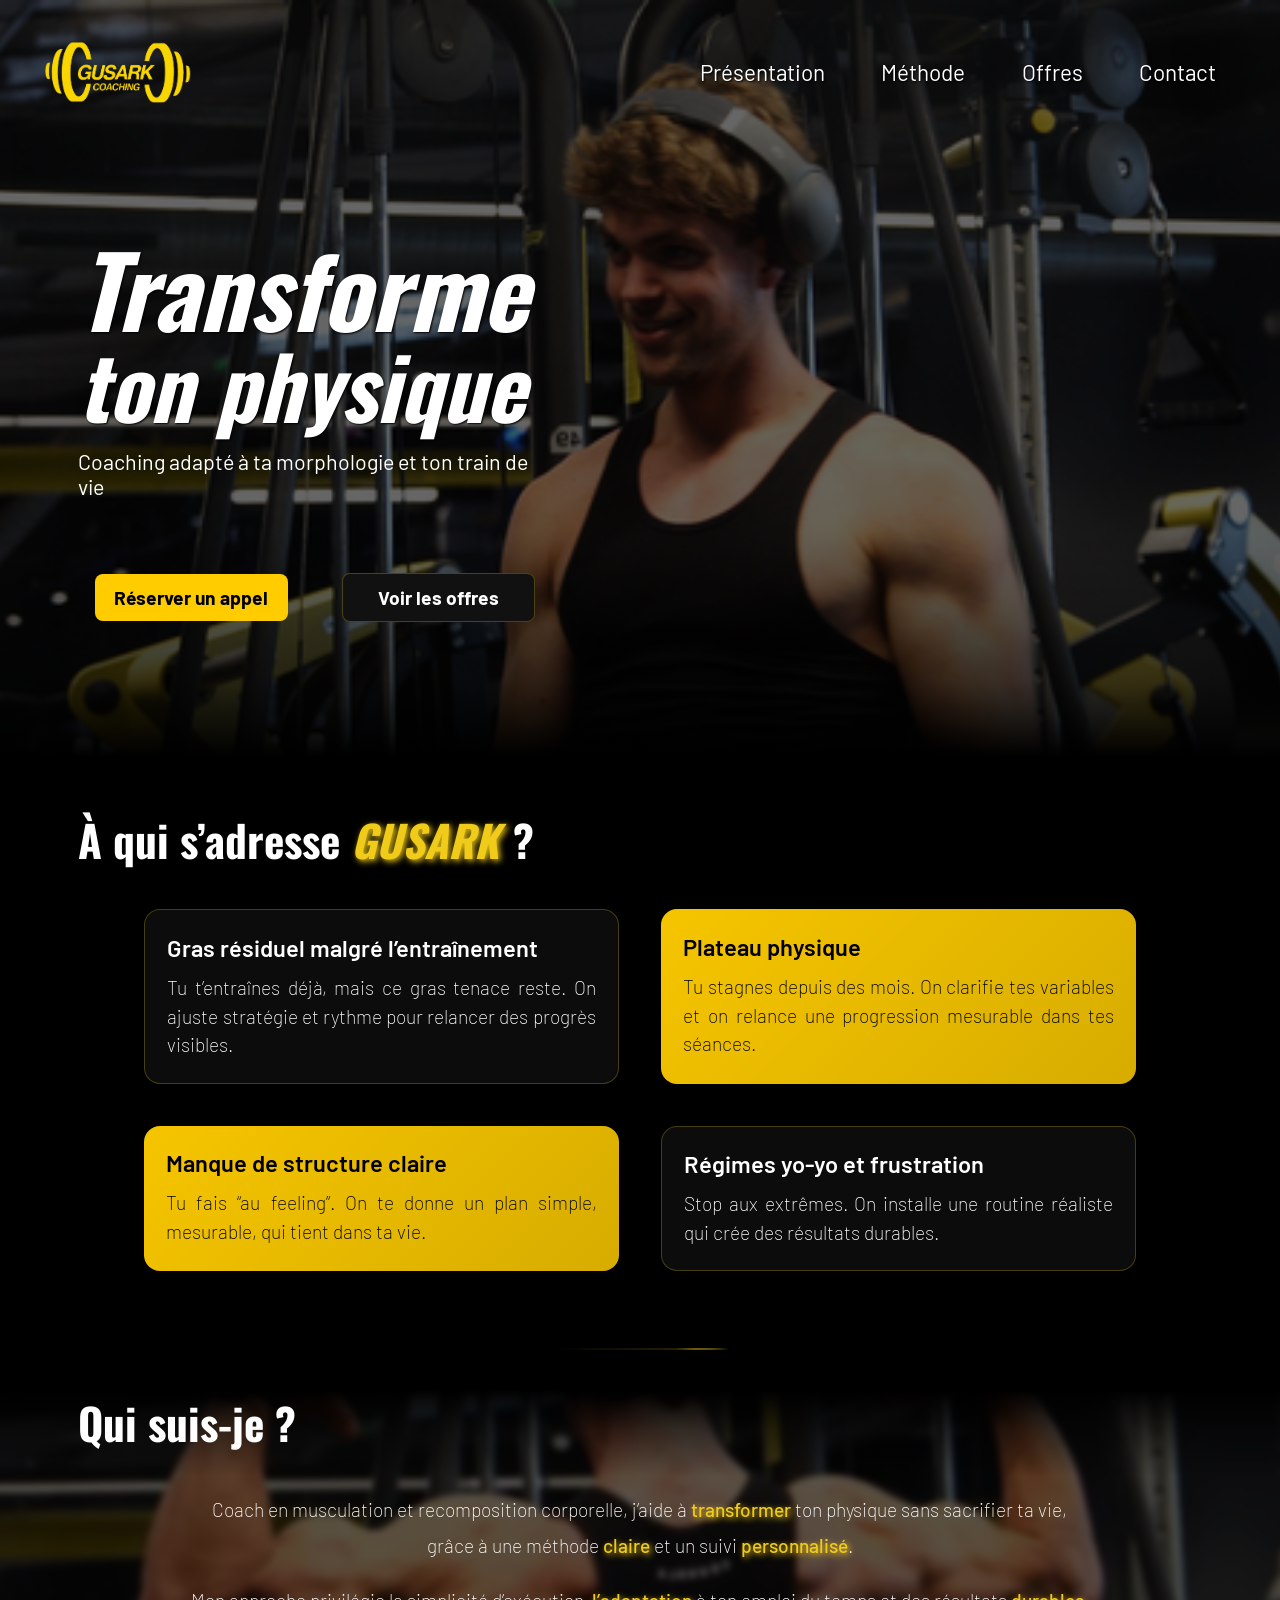
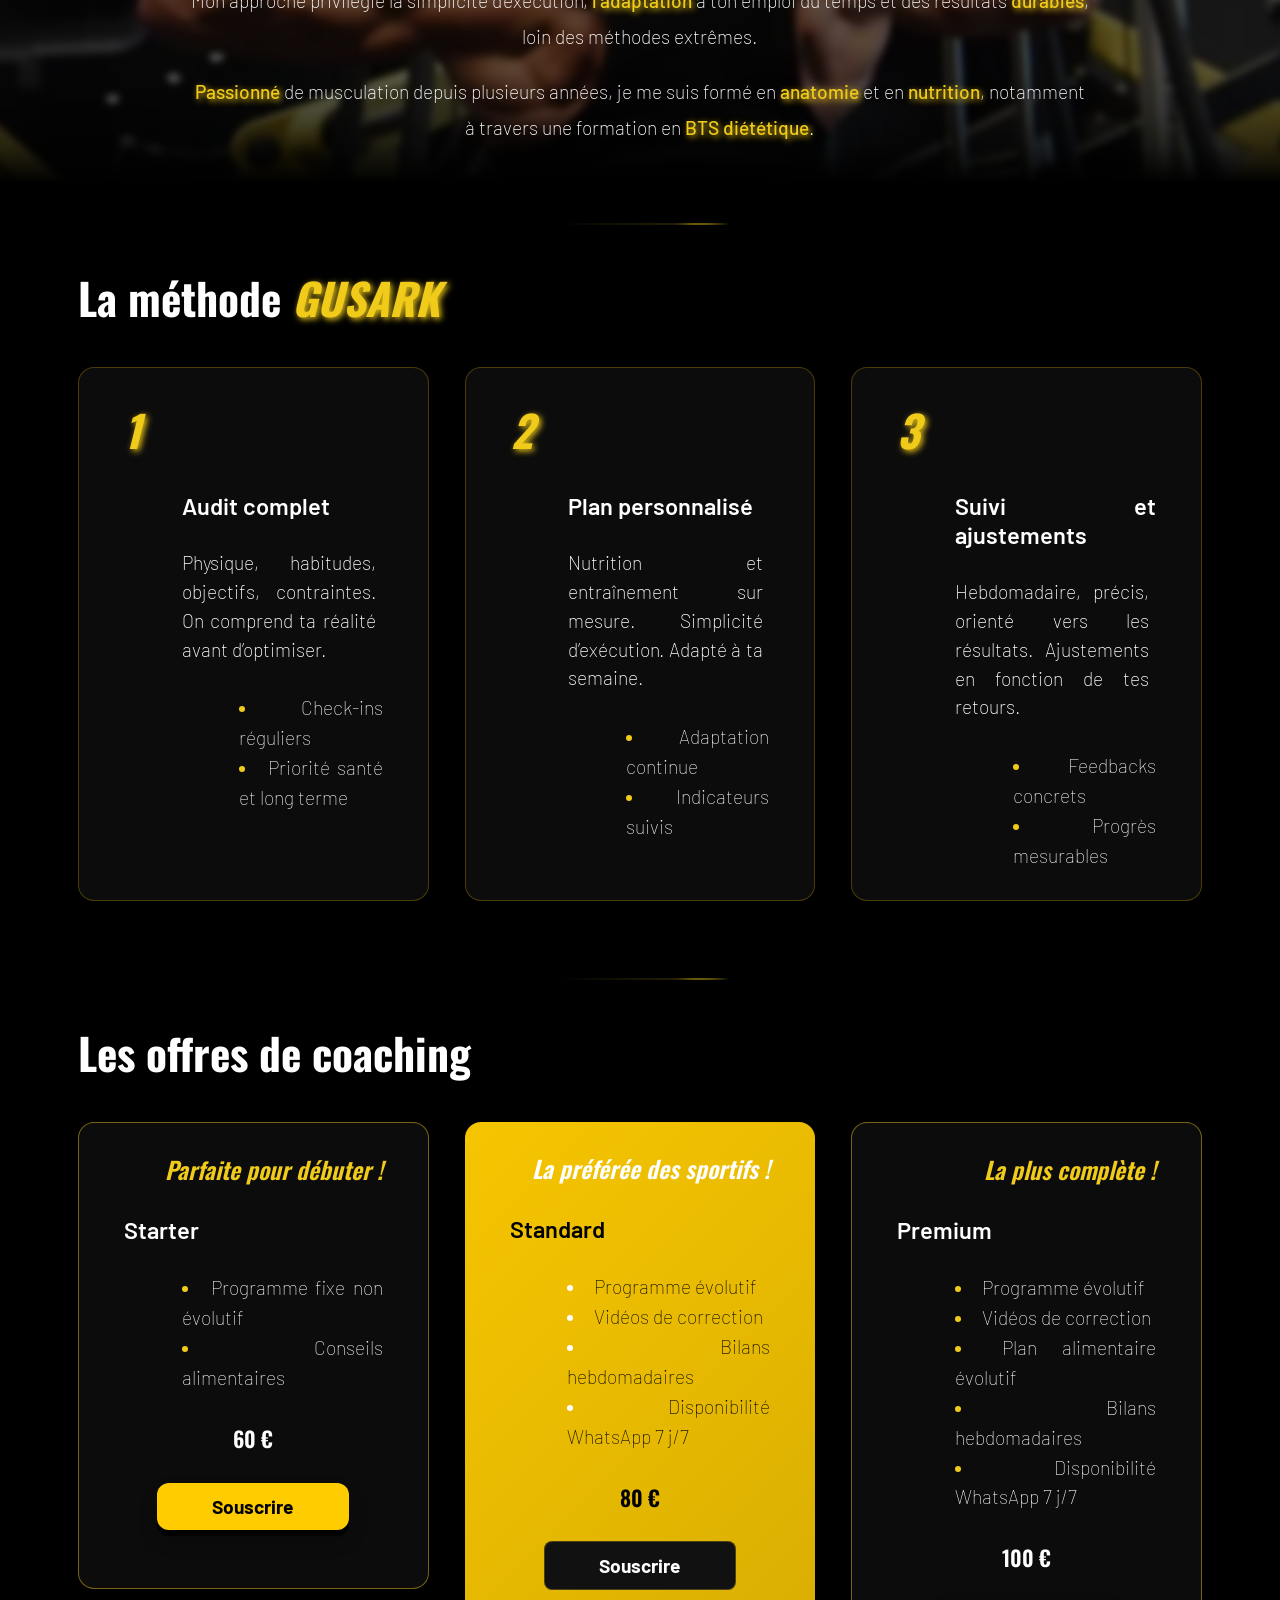
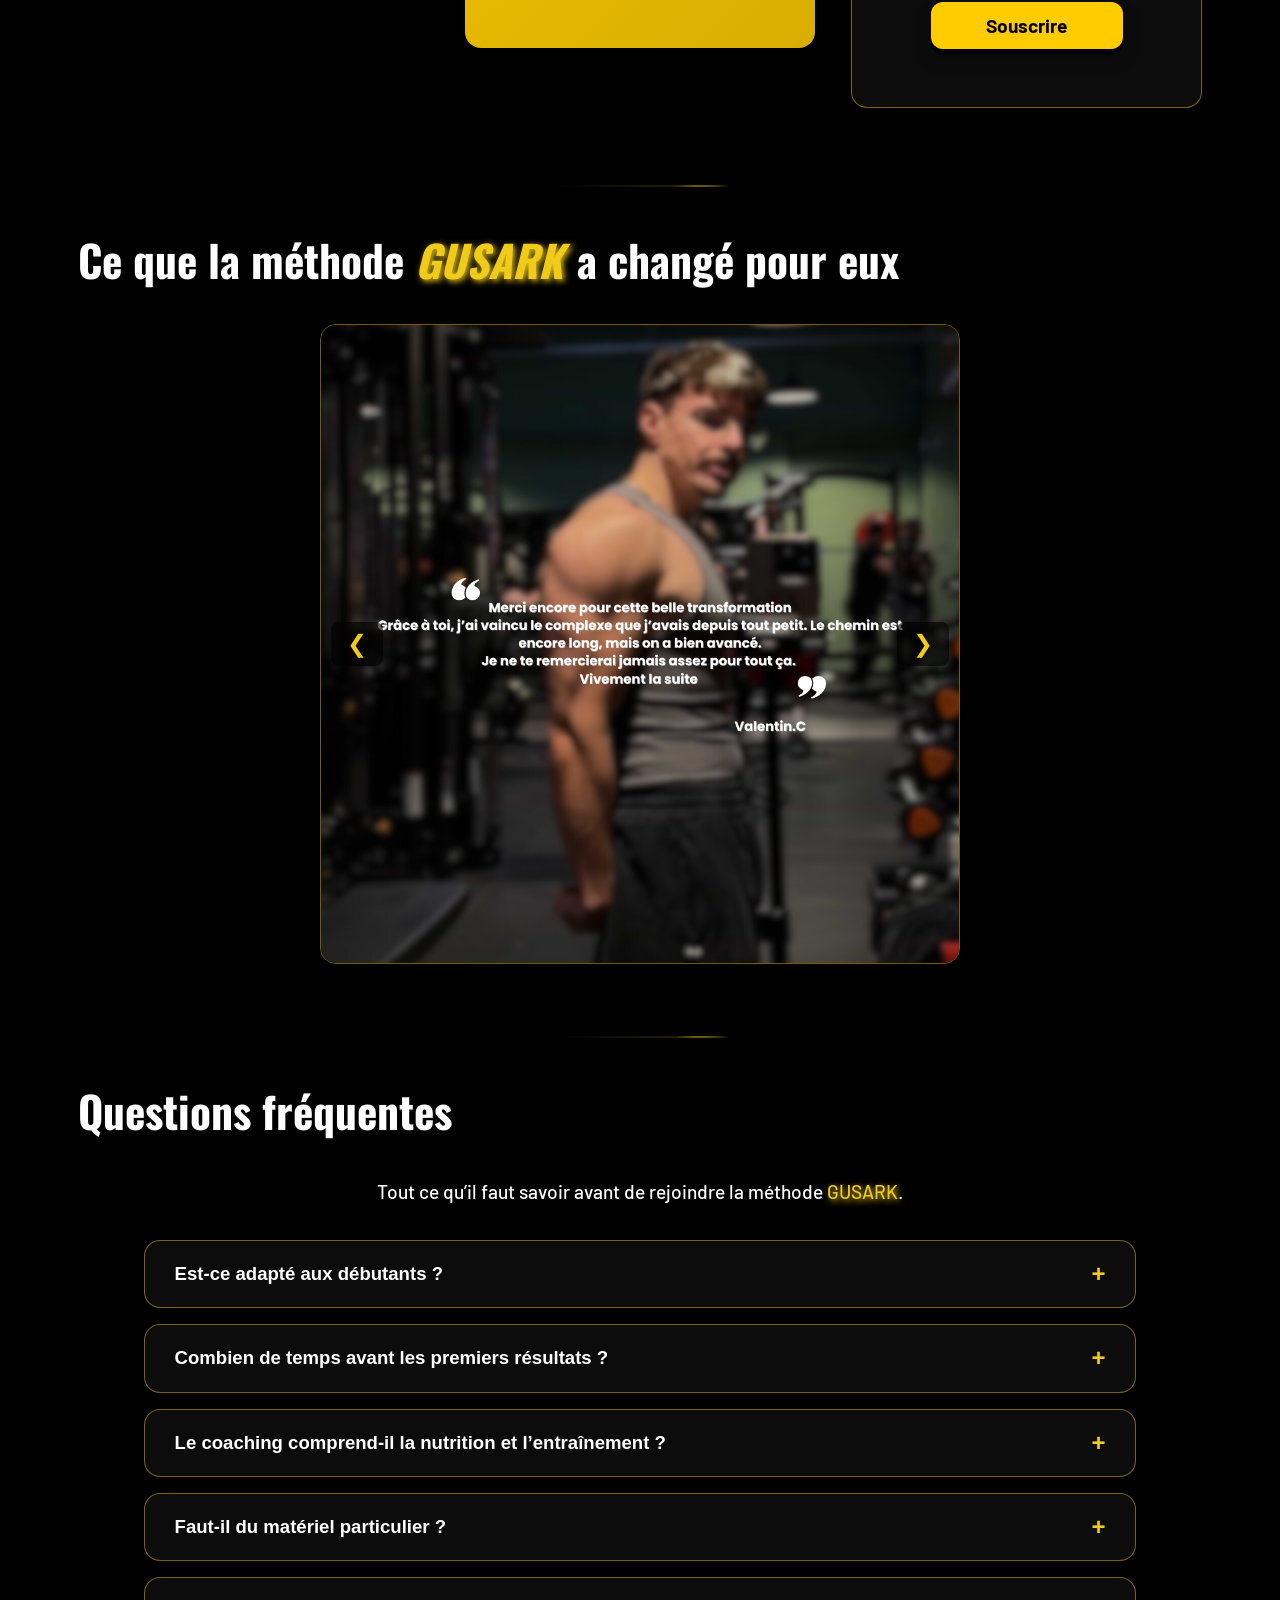
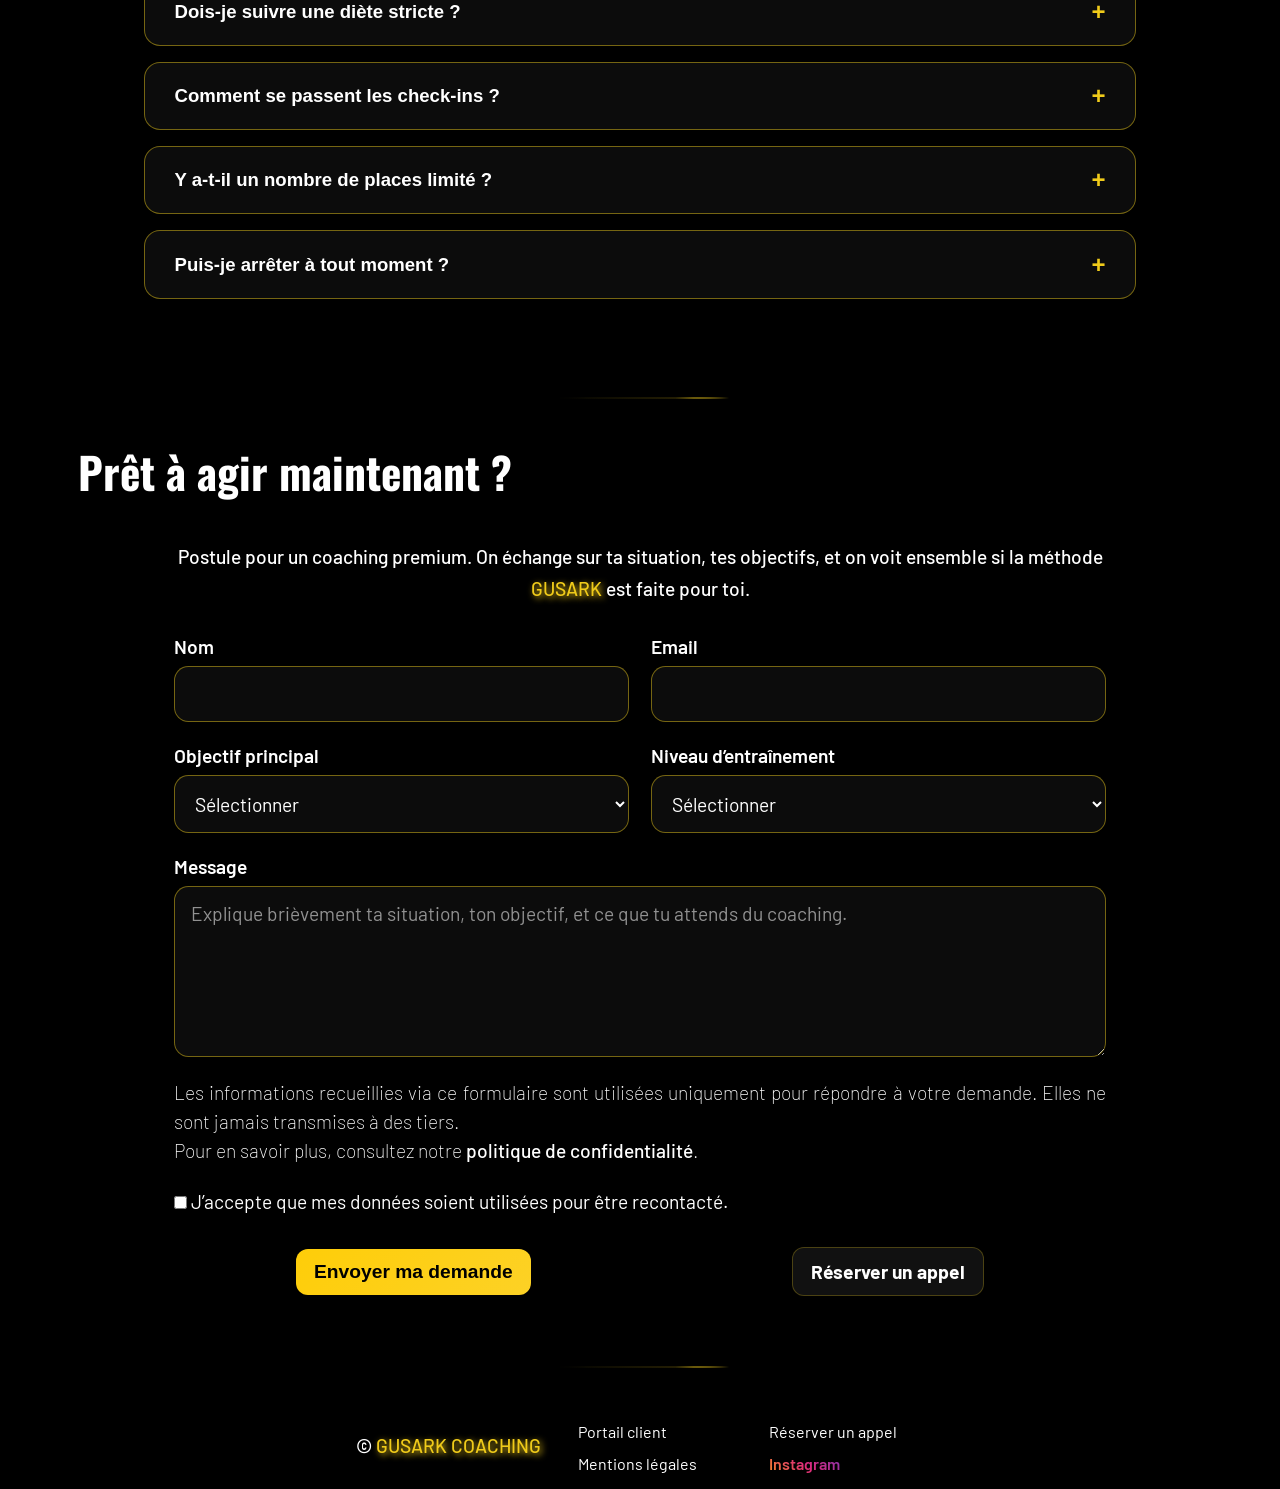
==== index.html @ 07670568 "site_gusarkcoaching_v1" ====
<!DOCTYPE html>
<html lang="fr">
<head>
  <meta charset="UTF-8">
  <meta name="viewport" content="width=device-width, initial-scale=1.0">
  <title>GUSARK COACHING — Coaching en ligne musculation, recomposition, perte de graisse</title>
  <meta name="description" content="Coaching premium en ligne pour transformer ton physique sans sacrifier ta vie. Audit complet, plan personnalisé, suivi hebdomadaire. Réserve ton appel découverte.">
  <meta property="og:title" content="GUSARK COACHING">
  <meta property="og:description" content="Coaching premium en musculation, recomposition corporelle et perte de graisse. Méthode claire, résultats durables.">
  <meta property="og:type" content="website">
  <meta property="og:url" content="/">
  <meta property="og:image" content="">
  <link rel="icon" type="image/png" sizes="32x32" href="./images/favicon.png">
  <link rel="preconnect" href="https://fonts.googleapis.com">
  <link rel="preconnect" href="https://fonts.gstatic.com" crossorigin>
  <link href="https://fonts.googleapis.com/css2?family=Barlow:ital,wght@0,100;0,200;0,300;0,400;0,500;0,600;0,700;0,800;0,900;1,100;1,200;1,300;1,400;1,500;1,600;1,700;1,800;1,900&family=Oswald:wght@200..700&display=swap" rel="stylesheet">
  <link rel="stylesheet" href="./styles/style.css">
  
  
</head>
<body>
  <a class="skip-link" href="#main">Aller au contenu</a>

  <div class="hero-wrapper">
    <header>
      <a class="img-header" href="index.html">
        <img src="./images/Logo_GUSARK.png" alt="logo de l'entreprise">
      </a>
      <div class="menu">
        <a class="a-menu" href="#presentation">Présentation</a>
        <a class="a-menu" href="#methode">Méthode</a>
        <a class="a-menu" href="#offres">Offres</a>
        <a class="a-menu" href="#formulaire">Contact</a>
      </div>
    </header>

    <section class="hero">
      <h1>
        <span class="line1">Transforme</span>
        <span class="line2">ton physique</span>
      </h1>
      <h4 class="h4-title">Coaching adapté à ta morphologie et ton train de vie
      </h4>

      <div class="btn-holder">
        <a class="btn appel-btn" href="https://calendly.com/gusarkcoaching-contact/30min" target="_blank" rel="noopener">Réserver un appel</a>
        <a class="btn offres-btn" href="#offres">Voir les offres</a>
      </div>
    </section>
  </div>

  <main>
    <section class="presentation">
      <h2 id="presentation">À qui s’adresse <span class="yellow">GUSARK</span> ?</h2>
      <div class="support-items-presentation">
        <div class="item-presentation">
          <h3>Gras résiduel malgré l’entraînement</h3>
          <p>Tu t’entraînes déjà, mais ce gras tenace reste. On ajuste stratégie et rythme pour relancer des progrès visibles.</p>
        </div>
        <div class="item-presentation">
          <h3>Plateau physique</h3>
          <p>Tu stagnes depuis des mois. On clarifie tes variables et on relance une progression mesurable dans tes séances.</p>
        </div>
        <div class="item-presentation">
          <h3>Manque de structure claire</h3>
          <p>Tu fais “au feeling”. On te donne un plan simple, mesurable, qui tient dans ta vie.</p>
        </div>
        <div class="item-presentation">
          <h3>Régimes yo-yo et frustration</h3>
          <p>Stop aux extrêmes. On installe une routine réaliste qui crée des résultats durables.</p>
        </div>
      </div>
    </section>


    <div class="section-separator"></div>



    <section class="presentation-2">
      <h2>Qui suis-je ?</h2>
      <p>
      Coach en musculation et recomposition corporelle, j’aide à 
      <span class="yellow-text">transformer</span> ton physique sans sacrifier ta vie,
      grâce à une méthode <span class="yellow-text">claire</span> et un suivi
      <span class="yellow-text">personnalisé</span>.
      </p>
      <br>
      <p>
      Mon approche privilégie la simplicité d’exécution,
      <span class="yellow-text">l’adaptation</span> à ton emploi du temps
      et des résultats <span class="yellow-text">durables</span>,
      loin des méthodes extrêmes.
      </p>
      <br>
      <p>
      <span class="yellow-text">Passionné</span> de musculation depuis plusieurs années,
      je me suis formé en <span class="yellow-text">anatomie</span> et en
      <span class="yellow-text">nutrition</span>, notamment à travers une formation
      en <span class="yellow-text">BTS diététique</span>.
      </p>
    </section>



    <div class="section-separator"></div>


    <section class="methode">
      <h2 id="methode">La méthode <span class="yellow">GUSARK</span></h2>
      <div class="support-items-methode">
        <div class="item-methode">
          <div class="numero-methode">1</div>
          <h3>Audit complet</h3>
          <p>Physique, habitudes, objectifs, contraintes. On comprend ta réalité avant d’optimiser.</p>
          <li>Check-ins réguliers</li>
          <li>Priorité santé et long terme</li>
        </div>
        <div class="item-methode">
          <div class="numero-methode">2</div>
          <h3>Plan personnalisé</h3>
          <p>Nutrition et entraînement sur mesure. Simplicité d’exécution. Adapté à ta semaine.</p>
          <li>Adaptation continue</li>
          <li>Indicateurs suivis</li>
        </div>
        <div class="item-methode">
          <div class="numero-methode">3
          </div>
          <h3>Suivi et ajustements</h3>
          <p>Hebdomadaire, précis, orienté vers les résultats. Ajustements en fonction de tes retours.</p>
          <li>Feedbacks concrets</li>
          <li>Progrès mesurables</li>
        </div>
      </div>
    </section>


    <div class="section-separator"></div>



    <section class="offres">
      <h2 id="offres">Les offres de coaching</h2>
      <div class="support-items-offres">
        <div class="item-offres">
          <div class="preferee">Parfaite pour débuter&nbsp;!</div>
          <h3>Starter</h3>
          <li>Programme fixe non évolutif</li>
          <li>Conseils alimentaires</li>
          <h4 class="prix">60 €</h4>
          <a href="#formulaire" class="btn appel-btn">Souscrire</a>
        </div>
        <div class="item-offres" id="preferee-yellow">
          <div class="preferee">La préférée des sportifs&nbsp;!</div>
          <h3>Standard</h3>
          <li>Programme évolutif</li>
          <li>Vidéos de correction</li>
          <li>Bilans hebdomadaires</li>
          <li>Disponibilité WhatsApp 7 j/7</li>
          <h4 class="prix">80 €</h4>
          <a href="#formulaire" class="btn offres-btn">Souscrire</a>
        </div>
        <div class="item-offres">
          <div class="preferee">La plus complète&nbsp;!</div>
          <h3>Premium</h3>
          <li>Programme évolutif</li>
          <li>Vidéos de correction</li>
          <li>Plan alimentaire évolutif</li>
          <li>Bilans hebdomadaires</li>
          <li>Disponibilité WhatsApp 7 j/7</li>
          <h4 class="prix">100 €</h4>
          <a href="#formulaire" class="btn appel-btn">Souscrire</a>
        </div>
      </div>
    </section>



    <div class="section-separator"></div>

    <section class="temoignages">
      <h2>Ce que la méthode <span class="yellow">GUSARK</span> a changé pour eux</h2>
      <div class="slider">
        <div class="slides">
          <img src="./images/témoignage-1.PNG" class="slide active" alt="">
          <img src="./images/témoignage-2.PNG" class="slide" alt="">
          <img src="./images/témoignage-3.PNG" class="slide" alt="">
        </div>

        <button class="prev">&#10094;</button>
        <button class="next">&#10095;</button>
      </div>
    </section>

    <div class="section-separator"></div>


    <section class="faq">
      <h2 id="faq">Questions fréquentes</h2>
      <p class="faq-intro">
        Tout ce qu’il faut savoir avant de rejoindre la méthode <span class="yellow-text">GUSARK</span>.
      </p>

      <div class="faq-list">

        <article class="faq-item">
          <button class="faq-question" type="button" aria-expanded="false">
            <span>Est-ce adapté aux débutants ?</span>
            <span class="faq-icon">+</span>
          </button>
          <div class="faq-answer">
            <p>
              Oui. La méthode est adaptée à ton niveau actuel, avec une progression claire, que tu débutes totalement ou que tu aies déjà de l’expérience.
            </p>
          </div>
        </article>

        <article class="faq-item">
          <button class="faq-question" type="button" aria-expanded="false">
            <span>Combien de temps avant les premiers résultats ?</span>
            <span class="faq-icon">+</span>
          </button>
          <div class="faq-answer">
            <p>
              Les premiers changements peuvent souvent apparaître en 4 à 6 semaines. Les résultats solides, eux, se construisent avec de la régularité et un cadre adapté.
            </p>
          </div>
        </article>

        <article class="faq-item">
          <button class="faq-question" type="button" aria-expanded="false">
            <span>Le coaching comprend-il la nutrition et l’entraînement ?</span>
            <span class="faq-icon">+</span>
          </button>
          <div class="faq-answer">
            <p>
              Oui. Le suivi repose sur un programme d’entraînement et un accompagnement nutritionnel, ajustés en fonction de tes retours et de ton objectif.
            </p>
          </div>
        </article>

        <article class="faq-item">
          <button class="faq-question" type="button" aria-expanded="false">
            <span>Faut-il du matériel particulier ?</span>
            <span class="faq-icon">+</span>
          </button>
          <div class="faq-answer">
            <p>
              Non. Le plan s’adapte à ton contexte : salle, home gym, matériel limité ou travail au poids du corps.
            </p>
          </div>
        </article>

        <article class="faq-item">
          <button class="faq-question" type="button" aria-expanded="false">
            <span>Dois-je suivre une diète stricte ?</span>
            <span class="faq-icon">+</span>
          </button>
          <div class="faq-answer">
            <p>
              Non. L’objectif est de construire quelque chose de durable et applicable dans la vraie vie, pas de te bloquer dans une méthode extrême ou frustrante.
            </p>
          </div>
        </article>

        <article class="faq-item">
          <button class="faq-question" type="button" aria-expanded="false">
            <span>Comment se passent les check-ins ?</span>
            <span class="faq-icon">+</span>
          </button>
          <div class="faq-answer">
            <p>
              Ils se font de façon régulière, avec suivi des indicateurs, retour sur les sensations, et ajustements si nécessaire pour garder une progression claire.
            </p>
          </div>
        </article>

        <article class="faq-item">
          <button class="faq-question" type="button" aria-expanded="false">
            <span>Y a-t-il un nombre de places limité ?</span>
            <span class="faq-icon">+</span>
          </button>
          <div class="faq-answer">
            <p>
              Oui. Le nombre de places reste volontairement limité pour garantir un accompagnement sérieux, précis et personnalisé.
            </p>
          </div>
        </article>

        <article class="faq-item">
          <button class="faq-question" type="button" aria-expanded="false">
            <span>Puis-je arrêter à tout moment ?</span>
            <span class="faq-icon">+</span>
          </button>
          <div class="faq-answer">
            <p>
              Une durée minimale est recommandée pour obtenir des résultats tangibles. L’idée n’est pas d’aller vite, mais d’obtenir une vraie transformation durable.
            </p>
          </div>
        </article>

      </div>
    </section>



    <div class="section-separator"></div>


    <section class="contact-form">
      <h2 id="formulaire">Prêt à agir maintenant ?</h2>
      <p class="contact-intro">
        Postule pour un coaching premium. On échange sur ta situation, tes objectifs,
        et on voit ensemble si la méthode <span class="yellow-text">GUSARK</span> est faite pour toi.
      </p>

      <div class="contact-card">
        <form class="form-grid" action="https://formsubmit.co/gusarkcoaching.contact@gmail.com" method="POST">

          <!-- 🔒 Paramètres FormSubmit -->
          <input type="hidden" name="_subject" value="Nouvelle demande coaching GUSARK">
          <input type="hidden" name="_captcha" value="false">

          <!-- 🍯 Anti-spam -->
          <input type="text" name="_honey" style="display:none">

          <!-- Champs -->
          <div class="form-group">
            <label for="nom">Nom</label>
            <input type="text" id="nom" name="nom" required>
          </div>

          <div class="form-group">
            <label for="email">Email</label>
            <input type="email" id="email" name="email" required>
          </div>

          <div class="form-group">
            <label for="objectif">Objectif principal</label>
            <select id="objectif" name="objectif" required>
              <option value="">Sélectionner</option>
              <option value="seche">Sèche</option>
              <option value="recomposition">Recomposition</option>
              <option value="prise-masse">Prise de masse</option>
              <option value="autre">Autre</option>
            </select>
          </div>

          <div class="form-group">
            <label for="niveau">Niveau d’entraînement</label>
            <select id="niveau" name="niveau" required>
              <option value="">Sélectionner</option>
              <option value="debutant">Débutant</option>
              <option value="intermediaire">Intermédiaire</option>
              <option value="avance">Avancé</option>
            </select>
          </div>

          <div class="form-group full-width">
            <label for="message">Message</label>
            <textarea
              id="message"
              name="message"
              rows="6"
              placeholder="Explique brièvement ta situation, ton objectif, et ce que tu attends du coaching."
            ></textarea>
          </div>

          <!-- 🔽 AJOUT RGPD -->
          <div class="form-rgpd full-width">
            <p>
              Les informations recueillies via ce formulaire sont utilisées uniquement pour
              répondre à votre demande. Elles ne sont jamais transmises à des tiers.
              <br>
              Pour en savoir plus, consultez notre
              <a href="rgpd.html" target="_blank">politique de confidentialité</a>.
            </p>
          </div>
          <div class="form-consent full-width">
            <label>
              <input type="checkbox" required>
              J’accepte que mes données soient utilisées pour être recontacté.
            </label>
          </div>

          <div class="form-actions full-width">
            <button type="submit" class="btn appel-btn">Envoyer ma demande</button>
            <a href="https://calendly.com/gusarkcoaching-contact/30min" class="btn secondary-btn" target="_blank" rel="noopener">
              Réserver un appel
            </a>
          </div>

        </form>
      </div>
    </section>


  </main>

  <div class="section-separator"></div>


  <footer class="site-footer">
    <div class="footer-inner">

      <div class="footer-brand">
        <a class="a-footer" href="index.html">© <span class="yellow-text">GUSARK COACHING</span></a>
      </div>

      <nav class="footer-links" aria-label="Liens de pied de page">
        <a href="#">Portail client</a>
        <a href="rgpd.html" target="_blank">Mentions légales</a>
      </nav>

      <div class="footer-contact">
        <a href="https://calendly.com/gusarkcoaching-contact/30min" target="_blank" rel="noopener">Réserver un appel</a>
        <a href="https://www.instagram.com/gusark_/" target="_blank" rel="noopener" class="instagram-link">Instagram</a>
      </div>

    </div>
  </footer>
<script src="./js/script.js"></script>
</body>
</html
---- styles/style.css ----
@charset "UTF-8";
/* Font-size */
* {
  box-sizing: border-box;
  margin: 0;
  padding: 0;
}
* a,
* a:hover,
* a:focus,
* a:active {
  text-decoration: none;
}
* h1 {
  display: inline-block;
  color: #ffffff;
  font-family: "Oswald", sans-serif;
  text-shadow: 1px 1px 2px #000;
  line-height: clamp(2.6rem, -0.543rem + 8.381vw, 7rem);
  font-style: italic;
  margin-bottom: clamp(0.5rem, 0.143rem + 0.952vw, 1rem);
}
* h1 .line1 {
  font-size: clamp(2.6rem, -0.543rem + 8.381vw, 7rem);
}
* h1 .line2 {
  font-size: clamp(2.25rem, -0.5rem + 7.333vw, 6.1rem);
}
* h1 span {
  display: block;
}
* h2 {
  color: #ffffff;
  font-size: clamp(1.5rem, 0.429rem + 2.857vw, 3rem);
  font-family: "Oswald", sans-serif;
}
* h3 {
  color: #ffffff;
  font-size: clamp(1.4rem, 1.329rem + 0.19vw, 1.5rem);
  font-weight: 600;
}
* h4 {
  color: #ffffff;
  font-size: clamp(1.1rem, 0.886rem + 0.571vw, 1.4rem);
  font-weight: 400;
}
* p {
  color: #ffffff;
  font-size: clamp(1rem, 0.821rem + 0.476vw, 1.25rem);
  font-weight: 200;
  text-align: justify;
}
* .btn {
  display: inline-flex;
  align-items: center;
  justify-content: center;
  min-width: clamp(10rem, 8.214rem + 4.762vw, 12.5rem);
  border-radius: 0.5rem;
  padding: 12px 18px;
  font-weight: 700;
  text-decoration: none;
  border: none;
  cursor: pointer;
  text-align: center;
  width: -moz-fit-content;
  width: fit-content;
  margin-inline: auto;
}
* .yellow {
  color: #f0cb1a;
  text-shadow: #f0cb1a 2px 2px 6px;
  font-style: italic;
  margin-right: 0.2rem;
}
* .yellow-text {
  color: #f0cb1a;
  text-shadow: #f0cb1a 2px 2px 6px;
  font-weight: 500;
}
* .section-separator {
  width: clamp(5rem, -0.357rem + 14.286vw, 12.5rem);
  height: 2px;
  margin: 40px auto;
  background: linear-gradient(90deg, transparent 0%, rgba(240, 203, 26, 0.15) 35%, #f0cb1a 50%, rgba(240, 203, 26, 0.15) 65%, transparent 100%);
  background-size: 200% 100%;
  animation: separatorFlow 3s ease-in-out infinite;
  /* ✨ LE FONDU */
  -webkit-mask-image: linear-gradient(to right, transparent, black 20%, black 80%, transparent);
  mask-image: linear-gradient(to right, transparent, black 20%, black 80%, transparent);
}
@keyframes separatorFlow {
  0% {
    background-position: 200% 0;
  }
  100% {
    background-position: -200% 0;
  }
}

html,
body {
  width: 100%;
  overflow-x: hidden;
}

body {
  display: flex;
  flex-direction: column;
  align-items: center;
  min-height: 100vh;
  background-color: #000;
  font-family: "Barlow", sans-serif;
}
body .skip-link {
  position: absolute;
  left: -999px;
  top: -999px;
}
body .hero-wrapper {
  display: flex;
  flex-direction: column;
  justify-content: center;
  align-items: center;
  width: 100%;
  position: relative;
  overflow: hidden;
  isolation: isolate;
}
body .hero-wrapper header {
  display: flex;
  width: 100%;
  padding: 1rem 4rem 1rem 1rem;
}
body .hero-wrapper header .img-header img {
  width: clamp(11.25rem, 9.911rem + 3.571vw, 13.125rem);
  display: block;
}
body .hero-wrapper header .menu {
  display: flex;
  justify-content: end;
  align-items: center;
  width: 100%;
  gap: clamp(1.5rem, -0.286rem + 4.762vw, 4rem);
}
body .hero-wrapper header .menu .a-menu {
  font-family: "Barlow", sans-serif;
  font-weight: 400;
  font-size: clamp(1rem, 0.643rem + 0.952vw, 1.5rem);
  color: #ffffff;
  text-shadow: 1px 1px 2px #000;
  position: relative;
  transition: color 0.25s ease;
}
body .hero-wrapper header .menu .a-menu::after {
  content: "";
  position: absolute;
  left: 0;
  bottom: -3px;
  width: 0%;
  height: 2px;
  background: #f0cb1a;
  transition: width 0.25s ease;
}
body .hero-wrapper header .menu .a-menu:hover {
  color: #f0cb1a;
}
body .hero-wrapper header .menu .a-menu:hover::after {
  width: 100%;
}
@media (max-width: 800px) {
  body .hero-wrapper header {
    display: flex;
    flex-direction: column-reverse;
    justify-content: center;
    align-items: center;
    padding: 1rem;
  }
  body .hero-wrapper header .menu {
    justify-content: center;
    margin-bottom: 2rem;
    flex-wrap: wrap;
    row-gap: 0.75rem;
  }
}
body .hero-wrapper .hero {
  display: flex;
  flex-direction: column;
  align-self: flex-start;
  width: 100%;
  margin-top: clamp(1rem, -3.286rem + 11.429vw, 7rem);
  padding-left: clamp(0rem, -4.286rem + 11.429vw, 6rem);
  padding-right: 1rem;
}
body .hero-wrapper .hero .h4-title {
  width: clamp(15rem, 2.857rem + 32.381vw, 32rem);
}
@media (max-width: 800px) {
  body .hero-wrapper .hero {
    align-self: center;
    align-items: center;
    padding-left: 1rem;
    padding-right: 1rem;
  }
  body .hero-wrapper .h4-title {
    width: 90%;
    text-align: center;
    text-shadow: 1px 1px 2px #000;
  }
}
body .hero-wrapper .btn-holder {
  display: flex;
  justify-content: flex-start;
  gap: clamp(1rem, -3.286rem + 11.429vw, 7rem);
  width: clamp(18rem, 8rem + 26.667vw, 32rem);
  max-width: 100%;
  margin-top: clamp(3rem, 1.571rem + 3.81vw, 5rem);
  margin-bottom: clamp(6rem, 3.857rem + 5.714vw, 9rem);
  overflow: visible;
}
body .hero-wrapper .btn-holder .appel-btn {
  background-image: linear-gradient(135deg, #ffcc00 0%, #ffcc00 100%);
  color: #000;
  font-size: clamp(1rem, 0.821rem + 0.476vw, 1.25rem);
  border: none;
  display: inline-block;
  transition: transform 0.18s ease, box-shadow 0.18s ease;
}
body .hero-wrapper .btn-holder .appel-btn:hover {
  transform: translateY(-1px);
  box-shadow: inset 0 3px 6px rgba(0, 0, 0, 0.6), inset 0 -1px 2px rgba(255, 255, 255, 0.4);
}
body .hero-wrapper .btn-holder .offres-btn {
  background: #111111;
  color: #ffffff;
  border: 1px solid rgba(240, 204, 26, 0.2588235294);
  font-size: clamp(1rem, 0.821rem + 0.476vw, 1.25rem);
}
body .hero-wrapper .btn-holder .offres-btn:hover {
  border-color: rgba(255, 204, 0, 0.55);
  box-shadow: 0 0 12px rgba(255, 204, 0, 0.45), 0 0 24px rgba(255, 204, 0, 0.35), 0 8px 16px rgba(0, 0, 0, 0.25);
  transform: translateY(-2px);
}
@media (max-width: 1294px) {
  body .hero-wrapper .btn-holder {
    align-items: center;
    justify-content: center;
    width: 40%;
    gap: 1.25rem;
    flex-wrap: wrap;
  }
}
@media (max-width: 800px) {
  body .hero-wrapper .btn-holder {
    align-items: center;
    justify-content: center;
    width: 80%;
    gap: 1.25rem;
    flex-wrap: wrap;
  }
}
body .hero-wrapper::before {
  content: "";
  position: absolute;
  inset: 0;
  background-image: url("../images/fond-1-480.webp");
  background-repeat: no-repeat;
  background-size: cover;
  background-position: center top;
  filter: brightness(0.4);
  transform: scale(1.08);
  transform-origin: center top;
  z-index: -2;
}
@media (max-width: 800px) {
  body .hero-wrapper::before {
    background-size: cover;
    background-position: center top;
    transform: scale(1);
  }
}
body .hero-wrapper::after {
  content: "";
  position: absolute;
  inset: 0;
  pointer-events: none;
  background: linear-gradient(to bottom, rgba(0, 0, 0, 0) 0%, rgba(0, 0, 0, 0) 70%, rgba(0, 0, 0, 0.18) 80%, rgba(0, 0, 0, 0.45) 90%, #000 100%);
  z-index: -1;
}
body .hero-wrapper > * {
  position: relative;
  z-index: 1;
}
body main {
  display: flex;
  flex-direction: column;
  align-self: flex-start;
  width: 100%;
  margin-top: clamp(0.2rem, -0.371rem + 1.524vw, 1rem);
  padding-left: clamp(0rem, -4.286rem + 11.429vw, 6rem);
  padding-right: clamp(0rem, -4.286rem + 11.429vw, 6rem);
}
body main .presentation {
  margin-top: clamp(1.5rem, 0.786rem + 1.905vw, 2.5rem);
  display: flex;
  flex-direction: column;
}
body main .presentation h2 {
  margin-bottom: clamp(1.5rem, 0.786rem + 1.905vw, 2.5rem);
}
body main .presentation .support-items-presentation {
  display: grid;
  grid-template-columns: repeat(2, minmax(0, 1fr));
  gap: clamp(1rem, -0.429rem + 3.81vw, 3rem);
  width: 100%;
  max-width: 62rem;
  margin-inline: auto;
  margin-bottom: clamp(1.5rem, 0.786rem + 1.905vw, 2.5rem);
}
body main .presentation .item-presentation {
  padding: clamp(1rem, 0.643rem + 0.952vw, 1.5rem);
  border-radius: 1rem;
  text-align: justify;
  transition: transform 0.18s ease, box-shadow 0.18s ease;
  min-width: 0;
}
body main .presentation .item-presentation h3 {
  margin-bottom: 0.75rem;
}
body main .presentation .item-presentation p {
  line-height: 1.5;
}
body main .presentation {
  /* ===== DESKTOP ===== */
}
body main .presentation .item-presentation:nth-child(1),
body main .presentation .item-presentation:nth-child(4) {
  background: rgba(17, 17, 17, 0.7176470588);
  border: 1px solid rgba(240, 204, 26, 0.2588235294);
  backdrop-filter: blur(4px);
}
body main .presentation .item-presentation:nth-child(1):hover,
body main .presentation .item-presentation:nth-child(4):hover {
  border-color: rgba(255, 204, 0, 0.55);
  box-shadow: 0 0 12px rgba(255, 204, 0, 0.45), 0 0 24px rgba(255, 204, 0, 0.35), 0 8px 16px rgba(0, 0, 0, 0.25);
  transform: translateY(-2px);
}
body main .presentation .item-presentation:nth-child(2),
body main .presentation .item-presentation:nth-child(3) {
  background-image: linear-gradient(135deg, rgba(255, 204, 0, 0.9647058824) 0%, rgba(255, 204, 0, 0.8431372549) 100%);
  color: #000;
  border: none;
  box-shadow: 0 6px 0 rgba(0, 0, 0, 0.85), 0 10px 18px rgba(0, 0, 0, 0.22);
  backdrop-filter: blur(4px);
}
body main .presentation .item-presentation:nth-child(2) h3,
body main .presentation .item-presentation:nth-child(2) p,
body main .presentation .item-presentation:nth-child(3) h3,
body main .presentation .item-presentation:nth-child(3) p {
  color: #000;
}
body main .presentation .item-presentation:nth-child(2):hover,
body main .presentation .item-presentation:nth-child(3):hover {
  transform: translateY(-1px);
  box-shadow: inset 0 3px 6px rgba(0, 0, 0, 0.6), inset 0 -1px 2px rgba(255, 255, 255, 0.4);
}
@media (max-width: 800px) {
  body main {
    align-self: center;
    align-items: center;
    width: 100%;
    padding-inline: 1rem;
  }
  body main .presentation {
    align-items: center;
    width: 100%;
  }
  body main .presentation h2 {
    text-align: center;
  }
  body main .presentation p {
    line-height: clamp(1rem, 0.821rem + 0.476vw, 1.25rem);
  }
  body main .presentation .support-items-presentation {
    grid-template-columns: 1fr;
    width: 100%;
  }
  body main .presentation {
    /* ===== MOBILE ===== */
  }
  body main .presentation .item-presentation:nth-child(1),
  body main .presentation .item-presentation:nth-child(3) {
    background: #111111;
    border: 1px solid rgba(240, 204, 26, 0.2588235294);
  }
  body main .presentation .item-presentation:nth-child(1) h3,
  body main .presentation .item-presentation:nth-child(1) p,
  body main .presentation .item-presentation:nth-child(3) h3,
  body main .presentation .item-presentation:nth-child(3) p {
    color: #ffffff;
  }
  body main .presentation .item-presentation:nth-child(2),
  body main .presentation .item-presentation:nth-child(4) {
    background-image: linear-gradient(135deg, #ffcc00 0%, #ffcc00 100%);
    border: none;
    box-shadow: 0 6px 0 rgba(0, 0, 0, 0.85), 0 10px 18px rgba(0, 0, 0, 0.22);
  }
  body main .presentation .item-presentation:nth-child(2) h3,
  body main .presentation .item-presentation:nth-child(2) p,
  body main .presentation .item-presentation:nth-child(4) h3,
  body main .presentation .item-presentation:nth-child(4) p {
    color: #000;
  }
}
body main .presentation-2 {
  display: flex;
  flex-direction: column;
  align-items: center;
  position: relative;
  overflow: hidden;
  isolation: isolate;
  width: 100vw;
  margin-left: calc(50% - 50vw);
  margin-right: calc(50% - 50vw);
  padding-right: clamp(0rem, -4.286rem + 11.429vw, 6rem);
  padding-bottom: clamp(1.5rem, 0.786rem + 1.905vw, 2.5rem);
  padding-left: clamp(0rem, -4.286rem + 11.429vw, 6rem);
}
body main .presentation-2 h2 {
  margin-bottom: clamp(1.5rem, 0.786rem + 1.905vw, 2.5rem);
  align-self: flex-start;
}
body main .presentation-2 p {
  line-height: clamp(1.2rem, 0.271rem + 2.476vw, 2.5rem);
  text-align: center;
  width: 80%;
}
@media (max-width: 800px) {
  body main .presentation-2 h2 {
    align-self: center;
  }
}
body main .presentation-2::before {
  content: "";
  position: absolute;
  inset: 0;
  background-image: url("../images/fond-2-480.webp");
  background-repeat: no-repeat;
  background-size: cover;
  background-position: center;
  filter: blur(3px) brightness(0.35);
  transform: scale(1.05);
  transform-origin: center;
  z-index: -2;
}
body main .presentation-2::after {
  content: "";
  position: absolute;
  inset: 0;
  pointer-events: none;
  background: linear-gradient(to bottom, #000 0%, rgba(0, 0, 0, 0.45) 10%, rgba(0, 0, 0, 0) 22%, rgba(0, 0, 0, 0) 72%, rgba(0, 0, 0, 0.18) 82%, rgba(0, 0, 0, 0.45) 90%, #000 100%);
  z-index: -1;
}
body main .methode {
  margin-bottom: clamp(1.5rem, 0.786rem + 1.905vw, 2.5rem);
  display: flex;
  flex-direction: column;
}
body main .methode h2 {
  margin-bottom: clamp(1.5rem, 0.786rem + 1.905vw, 2.5rem);
}
body main .methode .support-items-methode {
  display: grid;
  grid-template-columns: repeat(3, minmax(0, 1fr));
  gap: clamp(1.2rem, 0.271rem + 2.476vw, 2.5rem);
  width: 100%;
  margin-inline: auto;
}
body main .methode .item-methode {
  border-radius: 1rem;
  text-align: justify;
  min-width: clamp(16.25rem, 12.679rem + 9.524vw, 21.25rem);
  background-color: rgba(17, 17, 17, 0.7176470588);
  padding: clamp(1rem, 0.286rem + 1.905vw, 2rem) clamp(2rem, 1.286rem + 1.905vw, 3rem);
  border: 0.5px solid rgba(255, 204, 0, 0.2549019608);
  backdrop-filter: blur(4px);
}
body main .methode .item-methode .numero-methode {
  color: #f0cb1a;
  font-size: clamp(1.5rem, 0.429rem + 2.857vw, 3rem);
  font-family: "Oswald", sans-serif;
  text-shadow: #f0cb1a 2px 2px 6px;
  font-style: italic;
  font-weight: 900;
  margin-right: 0.2rem;
  margin-bottom: clamp(1rem, 0.286rem + 1.905vw, 2rem);
}
body main .methode .item-methode h3 {
  margin-bottom: clamp(1rem, 0.286rem + 1.905vw, 2rem);
  margin-left: clamp(2rem, 0.571rem + 3.81vw, 4rem);
}
body main .methode .item-methode p {
  line-height: 1.5;
  width: 75%;
  margin-left: clamp(2rem, 0.571rem + 3.81vw, 4rem);
  margin-bottom: clamp(1rem, 0.286rem + 1.905vw, 2rem);
}
body main .methode .item-methode li {
  color: #ffffff;
  font-size: clamp(1rem, 0.821rem + 0.476vw, 1.25rem);
  margin-left: clamp(4rem, 1.143rem + 7.619vw, 8rem);
  font-weight: 100;
  line-height: clamp(1.3rem, 0.8rem + 1.333vw, 2rem);
}
body main .methode .item-methode li::marker {
  color: #f0cb1a;
}
@media (max-width: 800px) {
  body main .methode h2 {
    text-align: center;
  }
  body main .methode .support-items-methode {
    grid-template-columns: repeat(1, minmax(0, 1fr));
  }
}
body main .offres {
  margin-bottom: clamp(1.5rem, 0.786rem + 1.905vw, 2.5rem);
  display: flex;
  flex-direction: column;
}
body main .offres h2 {
  margin-bottom: clamp(1.5rem, 0.786rem + 1.905vw, 2.5rem);
}
body main .offres .support-items-offres {
  display: grid;
  grid-template-columns: repeat(3, minmax(0, 1fr));
  gap: clamp(1.2rem, 0.271rem + 2.476vw, 2.5rem);
  width: 100%;
  margin-inline: auto;
  align-items: start;
}
body main .offres .item-offres {
  border-radius: 1rem;
  text-align: justify;
  min-width: clamp(16.25rem, 12.679rem + 9.524vw, 21.25rem);
  padding: clamp(1rem, 0.286rem + 1.905vw, 2rem) clamp(2rem, 1.286rem + 1.905vw, 3rem);
  background: rgba(17, 17, 17, 0.7176470588);
  border: 1px solid rgba(240, 204, 26, 0.4588235294);
  backdrop-filter: blur(4px);
  display: flex;
  flex-direction: column;
  align-items: stretch;
}
body main .offres .item-offres .preferee {
  color: #f0cb1a;
  text-align: end;
  margin-bottom: clamp(1rem, 0.286rem + 1.905vw, 2rem);
  font-family: "Oswald", sans-serif;
  font-size: clamp(1.4rem, 1.329rem + 0.19vw, 1.5rem);
  font-weight: 600;
  font-style: italic;
}
body main .offres .item-offres h3 {
  margin-bottom: clamp(1rem, 0.286rem + 1.905vw, 2rem);
}
body main .offres .item-offres h4 {
  text-align: center;
  margin-top: clamp(1rem, 0.286rem + 1.905vw, 2rem);
  font-family: "Oswald", sans-serif;
  font-size: clamp(1.1rem, 0.886rem + 0.571vw, 1.4rem);
  font-weight: 600;
}
body main .offres .item-offres li {
  color: #ffffff;
  font-size: clamp(1rem, 0.821rem + 0.476vw, 1.25rem);
  margin-left: clamp(2rem, 0.571rem + 3.81vw, 4rem);
  font-weight: 100;
  line-height: clamp(1.3rem, 0.8rem + 1.333vw, 2rem);
}
body main .offres .item-offres li::marker {
  color: #f0cb1a;
}
body main .offres .item-offres .btn {
  display: inline-flex;
  justify-content: center;
  align-items: center;
  width: -moz-fit-content;
  width: fit-content;
  margin-inline: auto;
  margin-top: clamp(1rem, 0.286rem + 1.905vw, 2rem);
  margin-bottom: clamp(1rem, 0.286rem + 1.905vw, 2rem);
}
body main .offres .item-offres .appel-btn {
  background-image: linear-gradient(135deg, #ffcc00 0%, #ffcc00 100%);
  color: #000;
  font-size: clamp(1rem, 0.821rem + 0.476vw, 1.25rem);
  border: none;
  border-radius: 12px;
  display: inline-block;
  transition: transform 0.18s ease, box-shadow 0.18s ease;
  box-shadow: 0 6px 0 rgba(0, 0, 0, 0.85), 0 10px 18px rgba(0, 0, 0, 0.22);
}
body main .offres .item-offres .appel-btn:hover {
  transform: translateY(-1px);
  box-shadow: inset 0 3px 6px rgba(0, 0, 0, 0.6), inset 0 -1px 2px rgba(255, 255, 255, 0.4);
}
body main .offres .item-offres .offres-btn {
  background: #111111;
  color: #ffffff;
  border: 1px solid rgba(240, 204, 26, 0.2588235294);
  font-size: clamp(1rem, 0.821rem + 0.476vw, 1.25rem);
}
body main .offres .item-offres .offres-btn:hover {
  border-color: rgba(255, 204, 0, 0.55);
  box-shadow: 0 0 12px rgba(255, 204, 0, 0.45), 0 0 24px rgba(255, 204, 0, 0.35), 0 8px 16px rgba(0, 0, 0, 0.25);
  transform: translateY(-2px);
}
body main .offres .item-offres:hover {
  border-color: rgba(255, 204, 0, 0.55);
  box-shadow: 0 0 12px rgba(255, 204, 0, 0.45), 0 0 24px rgba(255, 204, 0, 0.35), 0 8px 16px rgba(0, 0, 0, 0.25);
  transform: translateY(-2px);
}
body main .offres #preferee-yellow {
  background-image: linear-gradient(135deg, rgba(255, 204, 0, 0.9647058824) 0%, rgba(255, 204, 0, 0.8431372549) 100%);
  color: #000;
  border: none;
  box-shadow: 0 6px 0 rgba(0, 0, 0, 0.85), 0 10px 18px rgba(0, 0, 0, 0.22);
}
body main .offres #preferee-yellow h3, body main .offres #preferee-yellow li, body main .offres #preferee-yellow h4 {
  color: #000;
}
body main .offres #preferee-yellow li::marker {
  color: #ffffff;
}
body main .offres #preferee-yellow .preferee {
  color: #ffffff;
}
body main .offres #preferee-yellow:hover {
  transform: translateY(-1px);
  box-shadow: inset 0 3px 6px rgba(0, 0, 0, 0.6), inset 0 -1px 2px rgba(255, 255, 255, 0.4);
}
@media (max-width: 800px) {
  body main .offres h2 {
    text-align: center;
  }
  body main .offres .support-items-offres {
    grid-template-columns: repeat(1, minmax(0, 1fr));
  }
}
body .temoignages {
  display: flex;
  flex-direction: column;
}
body .temoignages .slider {
  position: relative;
  max-width: 640px;
  margin: 2rem auto;
  overflow: hidden;
  border-radius: 1rem;
  border: 1px solid rgba(240, 204, 26, 0.4588235294);
}
body .temoignages .slider:hover {
  border-color: rgba(255, 204, 0, 0.55);
  box-shadow: 0 0 12px rgba(255, 204, 0, 0.45), 0 0 24px rgba(255, 204, 0, 0.35), 0 8px 16px rgba(0, 0, 0, 0.25);
  transform: translateY(-2px);
}
body .temoignages .slides {
  position: relative;
  width: 100%;
  height: auto;
}
body .temoignages .slide {
  width: 100%;
  display: none;
  -o-object-fit: cover;
     object-fit: cover;
}
body .temoignages .slide.active {
  display: block;
}
body .temoignages button {
  position: absolute;
  top: 50%;
  transform: translateY(-50%);
  background: rgba(0, 0, 0, 0.6);
  color: #f0cb1a;
  border: none;
  padding: 0.5rem 1rem;
  cursor: pointer;
  font-size: 1.5rem;
  border-radius: 0.5rem;
}
body .temoignages .prev {
  left: 10px;
}
body .temoignages .next {
  right: 10px;
}
@media (max-width: 800px) {
  body .temoignages h2 {
    text-align: center;
  }
}
body .faq {
  margin-bottom: clamp(2rem, 0.571rem + 3.81vw, 4rem);
  display: flex;
  flex-direction: column;
  align-items: center;
}
body .faq h2 {
  text-align: center;
  margin-bottom: clamp(1.5rem, 0.786rem + 1.905vw, 2.5rem);
}
@media (min-width: 768px) {
  body .faq h2 {
    text-align: left;
    align-self: flex-start;
    width: 100%;
    max-width: 62rem;
  }
}
body .faq .faq-intro {
  text-align: center;
  color: #ffffff;
  font-size: clamp(1rem, 0.821rem + 0.476vw, 1.25rem);
  font-weight: 500;
  margin-bottom: clamp(1.5rem, 0.786rem + 1.905vw, 2.5rem);
  max-width: 42rem;
}
body .faq .faq-list {
  width: 100%;
  max-width: 62rem;
  display: flex;
  flex-direction: column;
  gap: 1rem;
}
body .faq .faq-item {
  background: rgba(17, 17, 17, 0.7176470588);
  border: 1px solid rgba(240, 204, 26, 0.4588235294);
  backdrop-filter: blur(4px);
  border-radius: 1rem;
  overflow: hidden;
  transition: transform 0.18s ease, box-shadow 0.18s ease, border-color 0.18s ease;
}
body .faq .faq-item:hover {
  border-color: rgba(255, 204, 0, 0.55);
  box-shadow: 0 0 12px rgba(255, 204, 0, 0.25), 0 0 24px rgba(255, 204, 0, 0.15), 0 8px 16px rgba(0, 0, 0, 0.25);
  transform: translateY(-2px);
}
body .faq .faq-question {
  width: 100%;
  background: transparent;
  border: none;
  color: #ffffff;
  display: flex;
  justify-content: space-between;
  align-items: center;
  gap: 1rem;
  text-align: left;
  padding: clamp(1rem, 0.714rem + 0.762vw, 1.4rem) clamp(1.2rem, 0.629rem + 1.524vw, 2rem);
  font-size: clamp(1rem, 0.857rem + 0.381vw, 1.2rem);
  font-weight: 600;
  cursor: pointer;
}
body .faq .faq-icon {
  flex-shrink: 0;
  color: #f0cb1a;
  font-size: 1.5rem;
  line-height: 1;
  transition: transform 0.2s ease;
}
body .faq .faq-item.active .faq-icon {
  transform: rotate(45deg);
}
body .faq .faq-answer {
  max-height: 0;
  overflow: hidden;
  transition: max-height 0.28s ease;
}
body .faq .faq-answer p {
  padding: 0 clamp(1.2rem, 0.629rem + 1.524vw, 2rem) clamp(1.2rem, 0.857rem + 0.914vw, 1.68rem);
  color: #ffffff;
  font-size: clamp(1rem, 0.821rem + 0.476vw, 1.25rem);
  line-height: 1.7;
  opacity: 0.95;
}
@media (max-width: 768px) {
  body .faq .faq-question {
    align-items: start;
  }
  body .faq .faq-icon {
    margin-top: 0.1rem;
  }
}
body .contact-form {
  display: flex;
  flex-direction: column;
  align-items: center;
}
body .contact-form h2 {
  text-align: center;
  margin-bottom: clamp(1.5rem, 0.786rem + 1.905vw, 2.5rem);
}
body .contact-form .contact-intro {
  text-align: center;
  color: #ffffff;
  font-size: clamp(1rem, 0.821rem + 0.476vw, 1.25rem);
  font-weight: 500;
  max-width: 46rem;
  line-height: 1.7;
}
body .contact-form .contact-card {
  width: 100%;
  max-width: 62rem;
  padding: clamp(1.2rem, 0.629rem + 1.524vw, 2rem);
}
body .contact-form .form-grid {
  display: grid;
  grid-template-columns: repeat(2, minmax(0, 1fr));
  gap: clamp(1rem, 0.643rem + 0.952vw, 1.5rem);
}
body .contact-form .form-group {
  display: flex;
  flex-direction: column;
  gap: 0.5rem;
}
body .contact-form .form-group label {
  color: #ffffff;
  font-size: clamp(1rem, 0.821rem + 0.476vw, 1.25rem);
  font-weight: 600;
}
body .contact-form .form-group input,
body .contact-form .form-group select,
body .contact-form .form-group textarea {
  width: 100%;
  padding: 0.95rem 1rem;
  border-radius: 0.9rem;
  background: rgba(17, 17, 17, 0.7176470588);
  border: 1px solid rgba(240, 204, 26, 0.4588235294);
  backdrop-filter: blur(4px);
  color: #ffffff;
  font-size: clamp(1rem, 0.821rem + 0.476vw, 1.25rem);
  font-family: "Barlow", sans-serif;
  outline: none;
  transition: border-color 0.2s ease, box-shadow 0.2s ease, background 0.2s ease;
}
body .contact-form .form-group input::-moz-placeholder, body .contact-form .form-group textarea::-moz-placeholder {
  color: rgba(255, 255, 255, 0.55);
  font-family: clamp(1rem, 0.821rem + 0.476vw, 1.25rem);
  font-size: clamp(1rem, 0.821rem + 0.476vw, 1.25rem);
}
body .contact-form .form-group input::placeholder,
body .contact-form .form-group textarea::placeholder {
  color: rgba(255, 255, 255, 0.55);
  font-family: clamp(1rem, 0.821rem + 0.476vw, 1.25rem);
  font-size: clamp(1rem, 0.821rem + 0.476vw, 1.25rem);
}
body .contact-form .form-group input:focus,
body .contact-form .form-group select:focus,
body .contact-form .form-group textarea:focus {
  border-color: rgba(255, 204, 0, 0.55);
  box-shadow: 0 0 12px rgba(255, 204, 0, 0.35), 0 0 24px rgba(255, 204, 0, 0.2), 0 8px 16px rgba(0, 0, 0, 0.25);
  background: rgba(17, 17, 17, 0.7176470588);
  backdrop-filter: blur(4px);
}
body .contact-form .form-group textarea {
  resize: vertical;
  min-height: 10rem;
}
body .contact-form .form-group select option {
  background: #111;
  color: #ffffff;
}
body .contact-form .form-group select:focus {
  outline: none;
  border-color: rgba(255, 204, 0, 0.55);
  box-shadow: 0 0 0 3px rgba(255, 204, 0, 0.12);
}
body .contact-form .full-width {
  grid-column: 1/-1;
}
body .contact-form .form-actions {
  display: flex;
  justify-content: center;
  align-items: center;
  gap: 1rem;
  margin-top: 0.5rem;
  flex-wrap: wrap;
}
body .contact-form .form-rgpd, body .contact-form .form-consent {
  font-size: clamp(1rem, 0.821rem + 0.476vw, 1.25rem);
  line-height: 1.5;
  color: #ffffff;
}
body .contact-form .form-rgpd a, body .contact-form .form-consent a {
  color: #ffffff;
  font-weight: 500;
}
body .contact-form .btn {
  display: inline-flex;
  justify-content: center;
  align-items: center;
  width: -moz-fit-content;
  width: fit-content;
  text-align: center;
}
body .contact-form .appel-btn {
  background-image: linear-gradient(135deg, rgba(255, 204, 0, 0.9647058824) 0%, rgba(255, 204, 0, 0.8431372549) 100%);
  color: #000;
  font-size: clamp(1rem, 0.821rem + 0.476vw, 1.25rem);
  border: none;
  border-radius: 12px;
  display: inline-block;
  transition: transform 0.18s ease, box-shadow 0.18s ease;
  box-shadow: 0 6px 0 rgba(0, 0, 0, 0.85), 0 10px 18px rgba(0, 0, 0, 0.22);
}
body .contact-form .appel-btn:hover {
  transform: translateY(-1px);
  box-shadow: inset 0 3px 6px rgba(0, 0, 0, 0.6), inset 0 -1px 2px rgba(255, 255, 255, 0.4);
}
body .contact-form .secondary-btn {
  background: #111111;
  color: #ffffff;
  border: 1px solid rgba(240, 204, 26, 0.2588235294);
  font-size: clamp(1rem, 0.821rem + 0.476vw, 1.25rem);
  border-radius: 12px;
  transition: transform 0.18s ease, box-shadow 0.18s ease, border-color 0.18s ease;
}
body .contact-form .secondary-btn:hover {
  border-color: rgba(255, 204, 0, 0.55);
  box-shadow: 0 0 12px rgba(255, 204, 0, 0.35), 0 0 24px rgba(255, 204, 0, 0.2), 0 8px 16px rgba(0, 0, 0, 0.25);
  transform: translateY(-2px);
}
@media (min-width: 768px) {
  body .contact-form h2 {
    text-align: left;
    align-self: flex-start;
    width: 100%;
    max-width: 62rem;
  }
  body .contact-form .contact-intro {
    text-align: center;
    width: 100%;
    max-width: 62rem;
  }
}
@media (max-width: 767px) {
  body .contact-form .form-grid {
    grid-template-columns: 1fr;
  }
  body .contact-form .form-actions {
    flex-direction: column;
  }
  body .contact-form .form-actions .btn {
    width: 100%;
  }
}
body .site-footer {
  padding: clamp(0.5rem, 0.143rem + 0.952vw, 1rem) 0 1rem;
  backdrop-filter: blur(4px);
}
body .site-footer .footer-inner {
  width: 100%;
  max-width: 62rem;
  margin: 0 auto;
  display: grid;
  grid-template-columns: 1.2fr 1fr 1fr;
  gap: clamp(1.5rem, 0.786rem + 1.905vw, 2.5rem);
  align-items: start;
}
body .site-footer .footer-brand {
  padding-top: clamp(0rem, -0.643rem + 1.714vw, 0.9rem);
}
body .site-footer .footer-brand h3 {
  margin-bottom: 0.8rem;
  color: #f0cb1a;
  font-size: clamp(1.1rem, 0.957rem + 0.381vw, 1.3rem);
}
body .site-footer .footer-brand .a-footer {
  color: #ffffff;
  font-size: clamp(1rem, 0.821rem + 0.476vw, 1.25rem);
  font-weight: 500;
}
body .site-footer .footer-brand p {
  color: #ffffff;
  line-height: 1.7;
  opacity: 0.85;
  max-width: 20rem;
}
body .site-footer .footer-links,
body .site-footer .footer-contact {
  display: flex;
  flex-direction: column;
  gap: 0.8rem;
}
body .site-footer .footer-links a,
body .site-footer .footer-contact a {
  color: #ffffff;
  text-decoration: none;
  transition: color 0.2s ease, transform 0.2s ease;
  width: -moz-fit-content;
  width: fit-content;
}
body .site-footer .footer-links a:hover,
body .site-footer .footer-contact a:hover {
  color: #f0cb1a;
  transform: translateX(3px);
}
body .site-footer .instagram-link {
  background: linear-gradient(45deg, #f58529, #dd2a7b, #8134af);
  -webkit-background-clip: text;
  -webkit-text-fill-color: transparent;
  font-weight: 600;
  transition: all 0.3s ease;
}
@media (max-width: 900px) {
  body .site-footer .footer-inner {
    grid-template-columns: 1fr 1fr;
  }
  body .site-footer .footer-brand {
    grid-column: 1/-1;
    text-align: center;
  }
  body .site-footer .footer-brand p {
    max-width: 100%;
  }
}
@media (max-width: 640px) {
  body .site-footer .footer-inner {
    grid-template-columns: 1fr;
    text-align: center;
  }
  body .site-footer .footer-brand,
  body .site-footer .footer-links,
  body .site-footer .footer-contact {
    align-items: center;
  }
  body .site-footer .footer-links a:hover,
  body .site-footer .footer-contact a:hover {
    transform: none;
  }
}

body::before {
  content: "";
  position: fixed;
  inset: 0;
  background-image: url("../images/Logo_GUSARK.png");
  background-repeat: no-repeat;
  background-position: center;
  background-size: 50%;
  opacity: 0.2;
  pointer-events: none;
  z-index: -1;
}/*# sourceMappingURL=style.css.map */
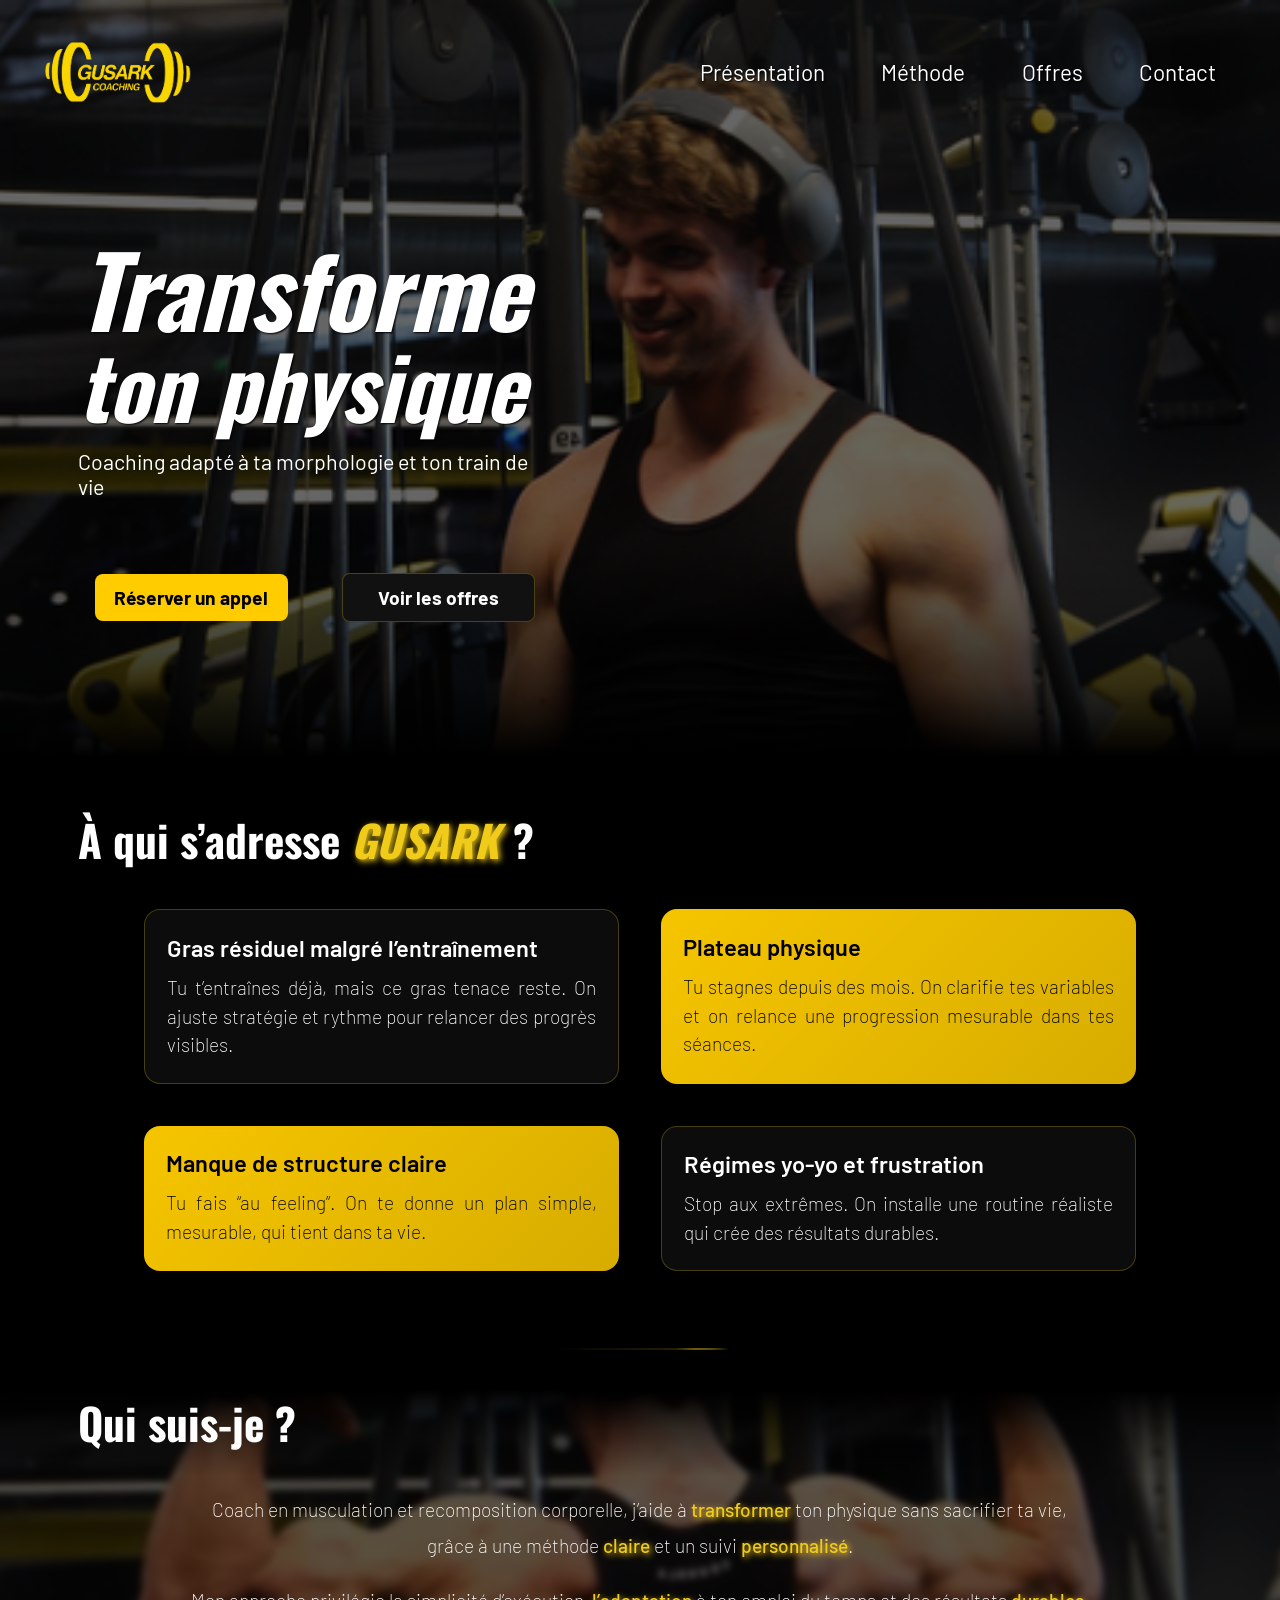
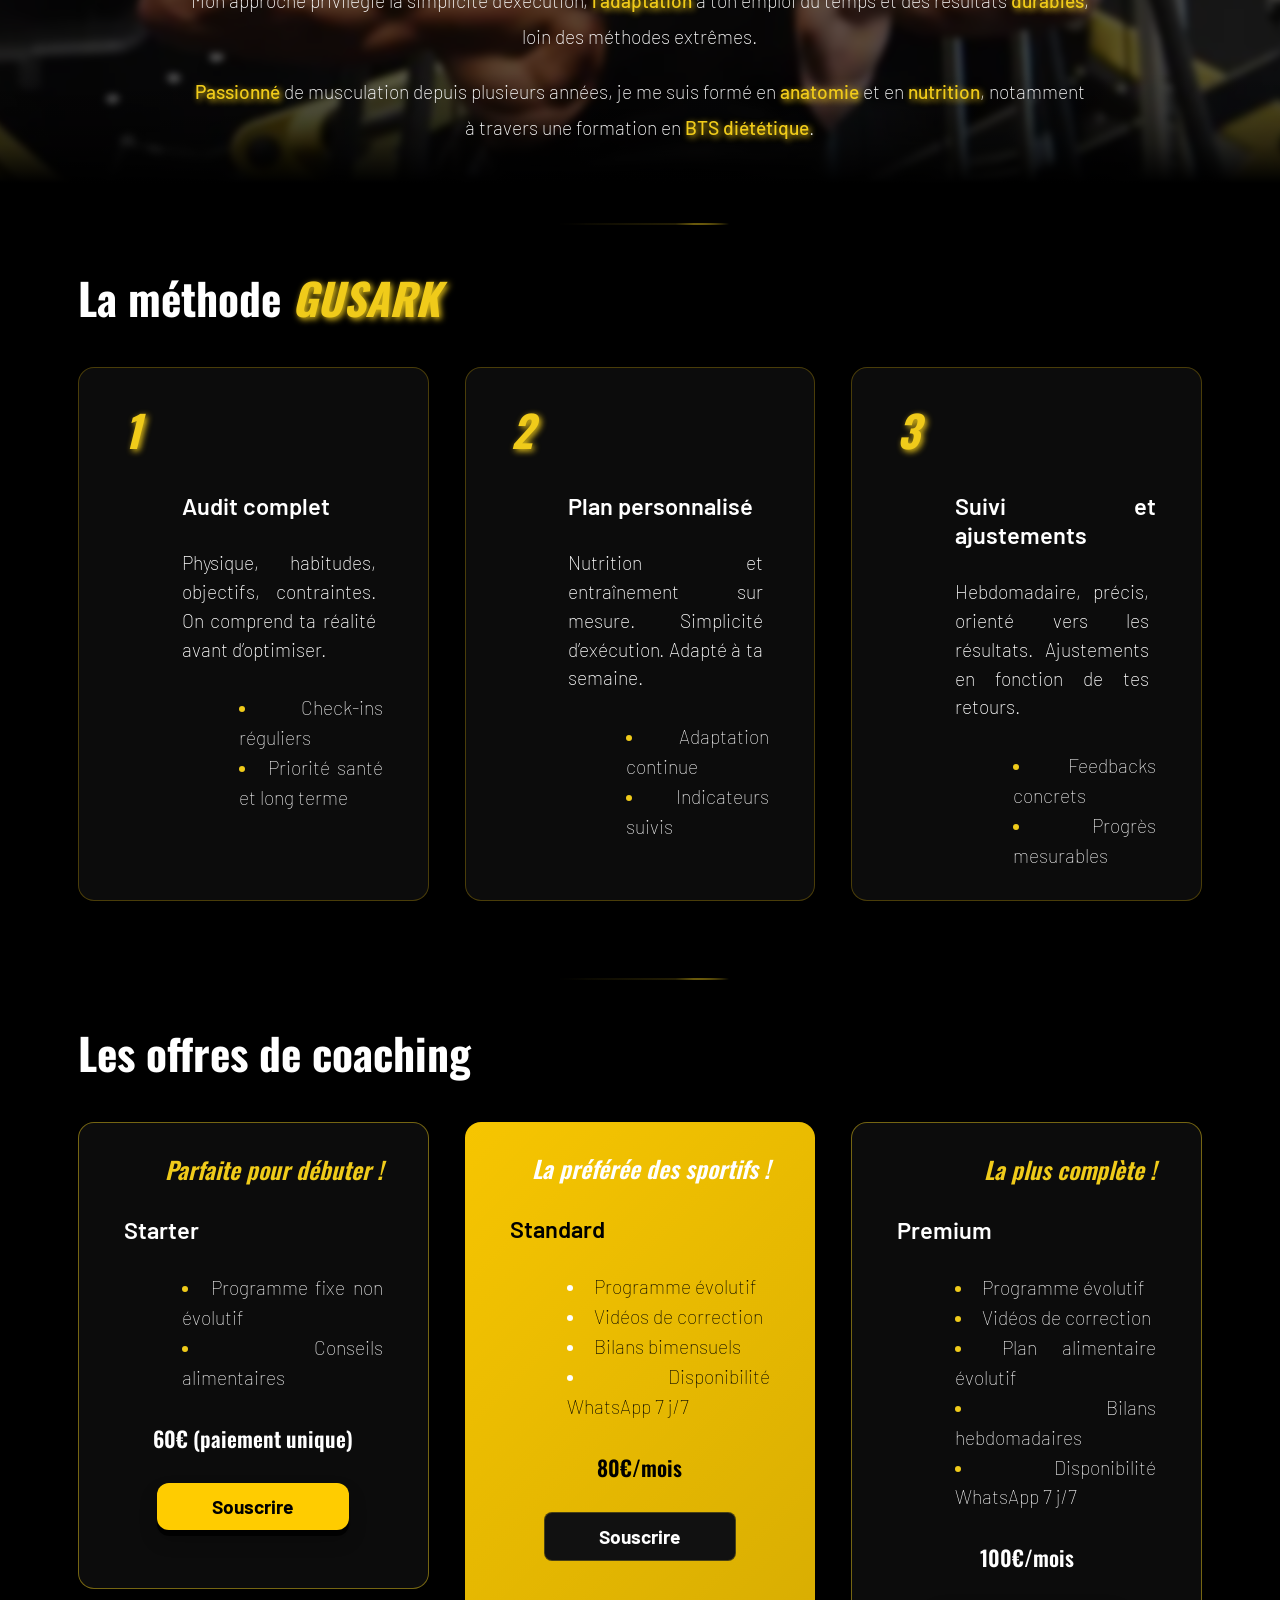
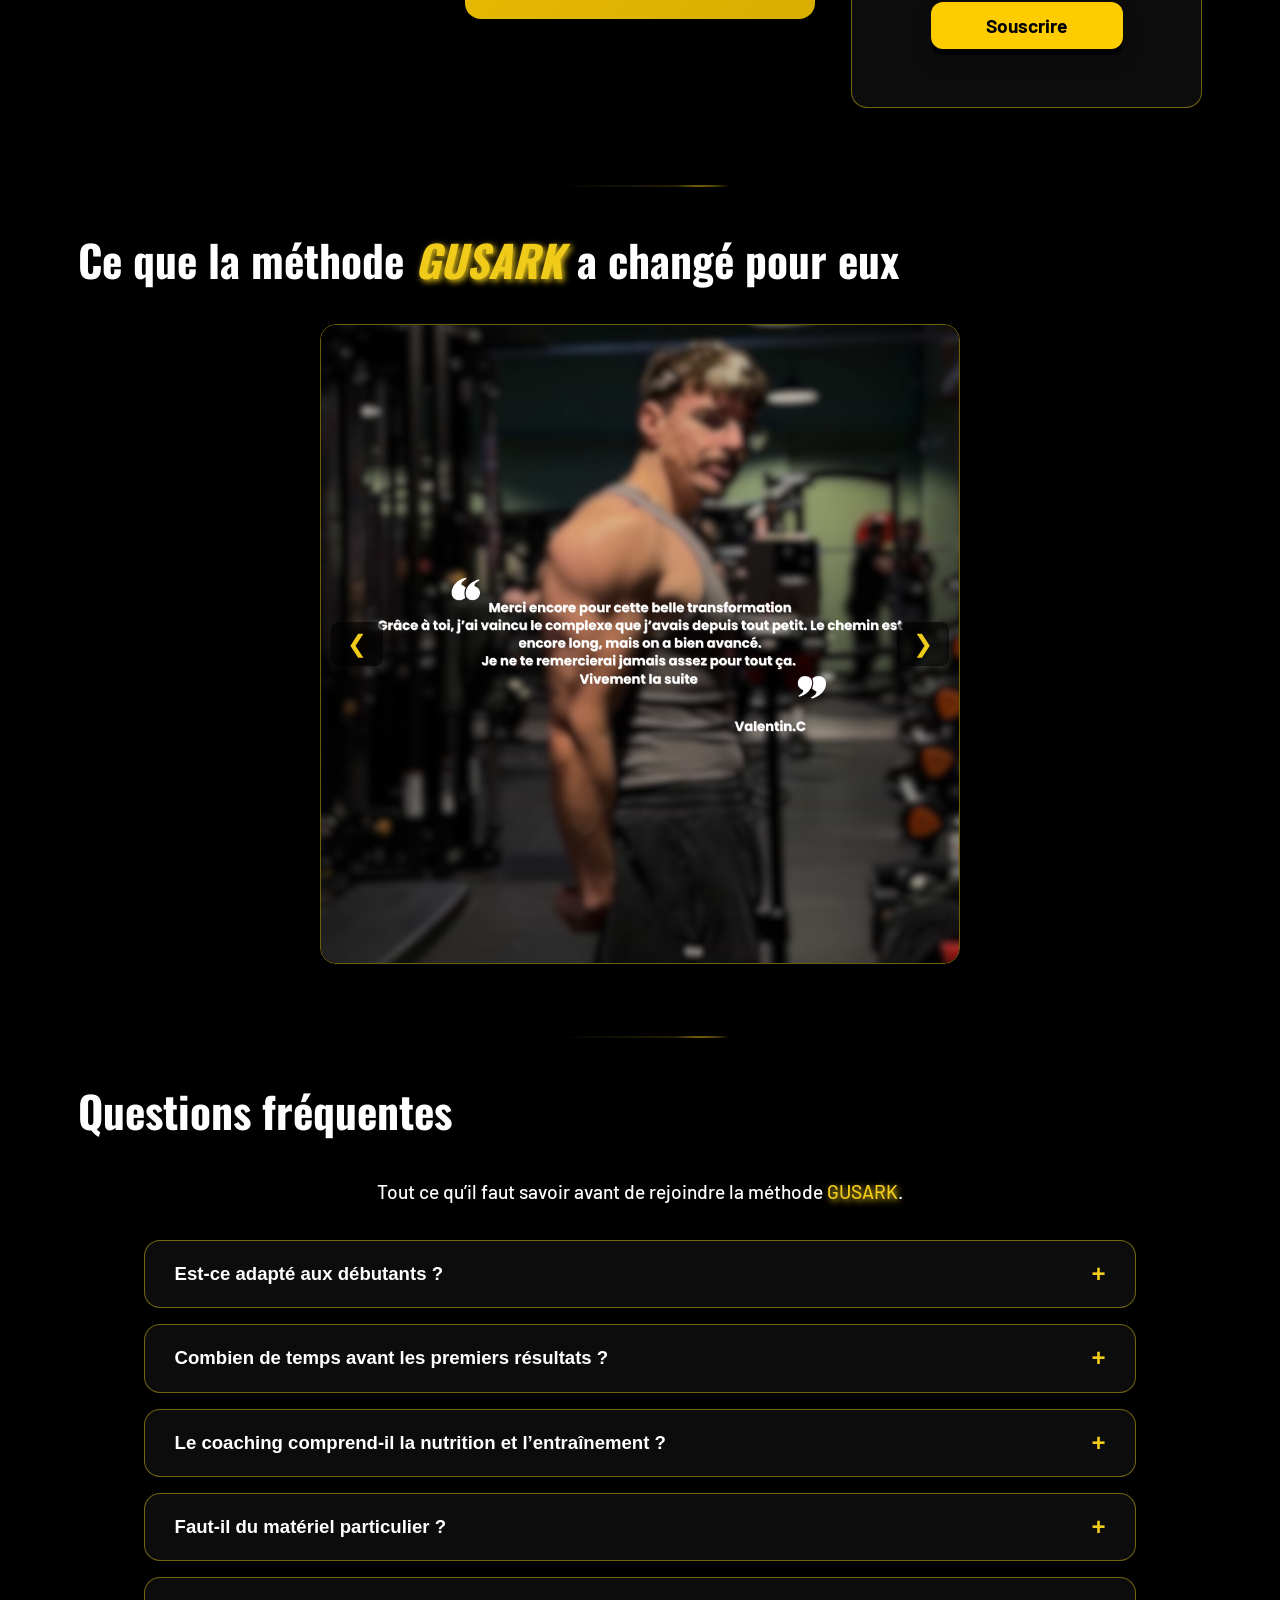
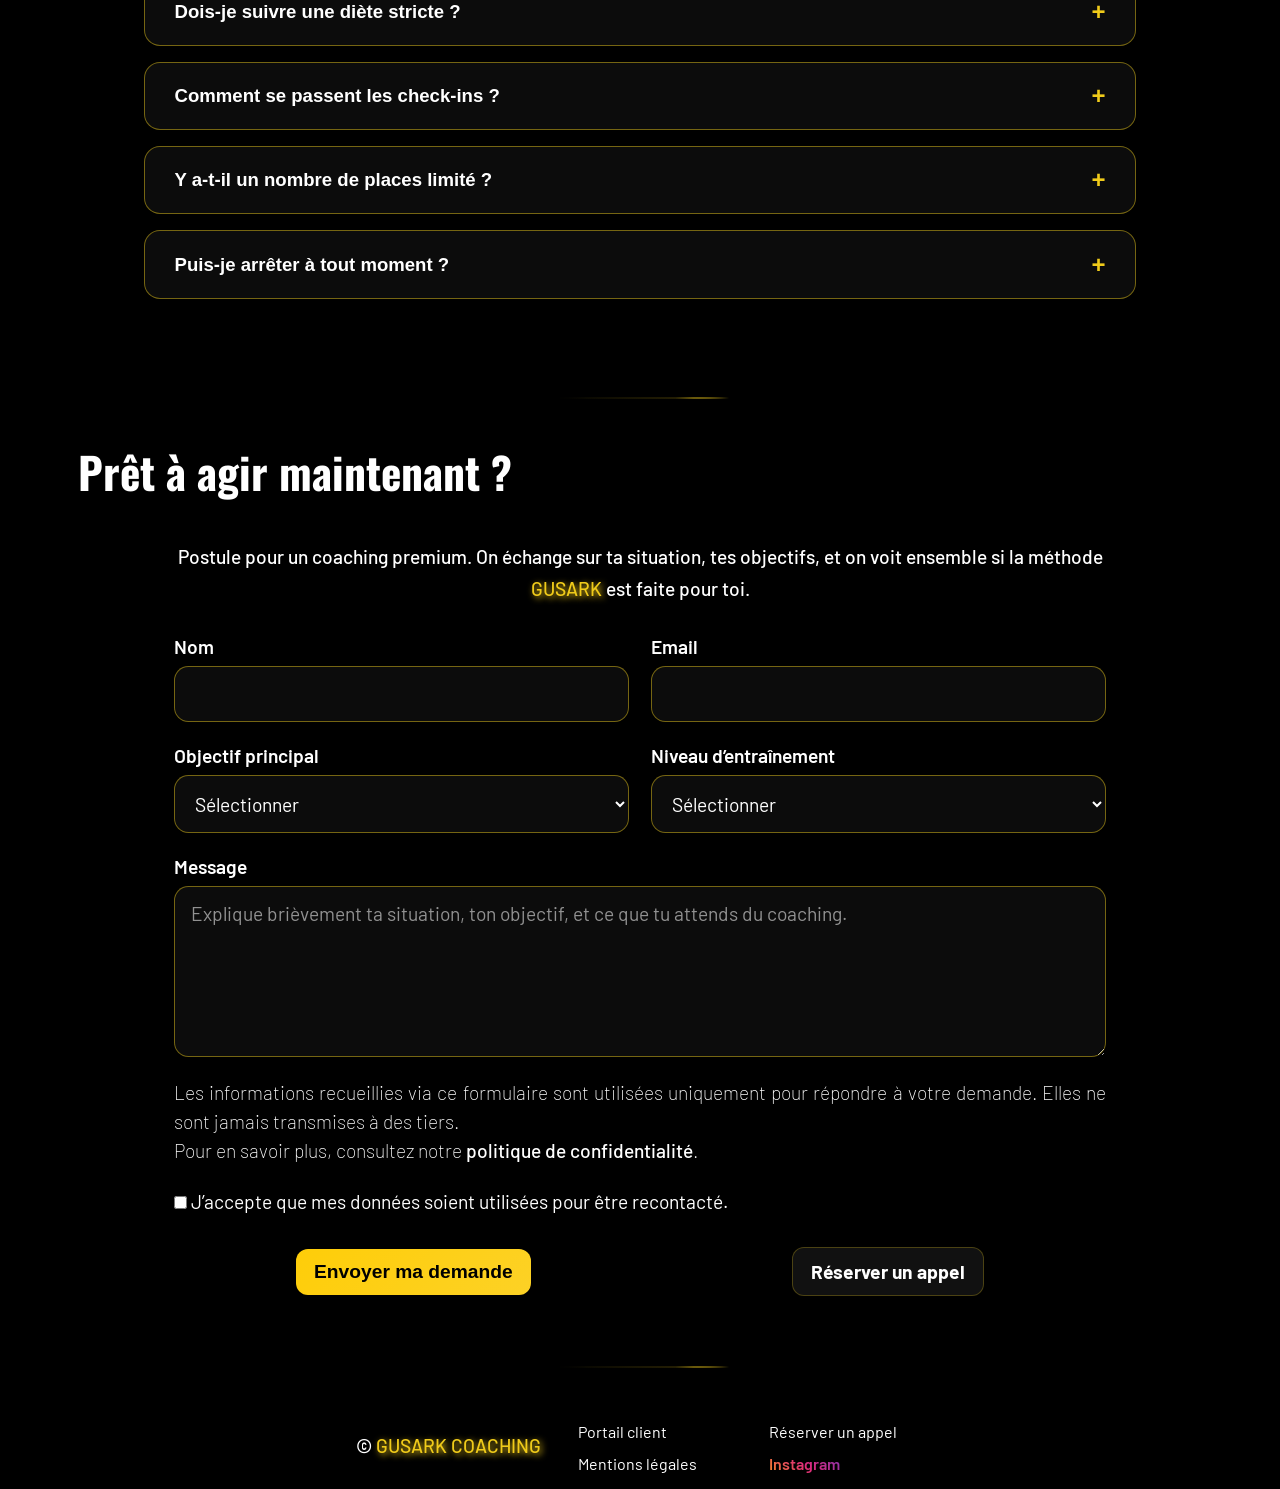
==== commit 9dbc1cbe: "All files 1er commit du nouveau site" ====
--- a/index.html
+++ b/index.html
@@ -1,424 +1,425 @@
-<!DOCTYPE html>
-<html lang="fr">
-<head>
-  <meta charset="UTF-8">
-  <meta name="viewport" content="width=device-width, initial-scale=1.0">
-  <title>GUSARK COACHING — Coaching en ligne musculation, recomposition, perte de graisse</title>
-  <meta name="description" content="Coaching premium en ligne pour transformer ton physique sans sacrifier ta vie. Audit complet, plan personnalisé, suivi hebdomadaire. Réserve ton appel découverte.">
-  <meta property="og:title" content="GUSARK COACHING">
-  <meta property="og:description" content="Coaching premium en musculation, recomposition corporelle et perte de graisse. Méthode claire, résultats durables.">
-  <meta property="og:type" content="website">
-  <meta property="og:url" content="/">
-  <meta property="og:image" content="">
-  <link rel="icon" type="image/png" sizes="32x32" href="./images/favicon.png">
-  <link rel="preconnect" href="https://fonts.googleapis.com">
-  <link rel="preconnect" href="https://fonts.gstatic.com" crossorigin>
-  <link href="https://fonts.googleapis.com/css2?family=Barlow:ital,wght@0,100;0,200;0,300;0,400;0,500;0,600;0,700;0,800;0,900;1,100;1,200;1,300;1,400;1,500;1,600;1,700;1,800;1,900&family=Oswald:wght@200..700&display=swap" rel="stylesheet">
-  <link rel="stylesheet" href="./styles/style.css">
-  
-  
-</head>
-<body>
-  <a class="skip-link" href="#main">Aller au contenu</a>
-
-  <div class="hero-wrapper">
-    <header>
-      <a class="img-header" href="index.html">
-        <img src="./images/Logo_GUSARK.png" alt="logo de l'entreprise">
-      </a>
-      <div class="menu">
-        <a class="a-menu" href="#presentation">Présentation</a>
-        <a class="a-menu" href="#methode">Méthode</a>
-        <a class="a-menu" href="#offres">Offres</a>
-        <a class="a-menu" href="#formulaire">Contact</a>
-      </div>
-    </header>
-
-    <section class="hero">
-      <h1>
-        <span class="line1">Transforme</span>
-        <span class="line2">ton physique</span>
-      </h1>
-      <h4 class="h4-title">Coaching adapté à ta morphologie et ton train de vie
-      </h4>
-
-      <div class="btn-holder">
-        <a class="btn appel-btn" href="https://calendly.com/gusarkcoaching-contact/30min" target="_blank" rel="noopener">Réserver un appel</a>
-        <a class="btn offres-btn" href="#offres">Voir les offres</a>
-      </div>
-    </section>
-  </div>
-
-  <main>
-    <section class="presentation">
-      <h2 id="presentation">À qui s’adresse <span class="yellow">GUSARK</span> ?</h2>
-      <div class="support-items-presentation">
-        <div class="item-presentation">
-          <h3>Gras résiduel malgré l’entraînement</h3>
-          <p>Tu t’entraînes déjà, mais ce gras tenace reste. On ajuste stratégie et rythme pour relancer des progrès visibles.</p>
-        </div>
-        <div class="item-presentation">
-          <h3>Plateau physique</h3>
-          <p>Tu stagnes depuis des mois. On clarifie tes variables et on relance une progression mesurable dans tes séances.</p>
-        </div>
-        <div class="item-presentation">
-          <h3>Manque de structure claire</h3>
-          <p>Tu fais “au feeling”. On te donne un plan simple, mesurable, qui tient dans ta vie.</p>
-        </div>
-        <div class="item-presentation">
-          <h3>Régimes yo-yo et frustration</h3>
-          <p>Stop aux extrêmes. On installe une routine réaliste qui crée des résultats durables.</p>
-        </div>
-      </div>
-    </section>
-
-
-    <div class="section-separator"></div>
-
-
-
-    <section class="presentation-2">
-      <h2>Qui suis-je ?</h2>
-      <p>
-      Coach en musculation et recomposition corporelle, j’aide à 
-      <span class="yellow-text">transformer</span> ton physique sans sacrifier ta vie,
-      grâce à une méthode <span class="yellow-text">claire</span> et un suivi
-      <span class="yellow-text">personnalisé</span>.
-      </p>
-      <br>
-      <p>
-      Mon approche privilégie la simplicité d’exécution,
-      <span class="yellow-text">l’adaptation</span> à ton emploi du temps
-      et des résultats <span class="yellow-text">durables</span>,
-      loin des méthodes extrêmes.
-      </p>
-      <br>
-      <p>
-      <span class="yellow-text">Passionné</span> de musculation depuis plusieurs années,
-      je me suis formé en <span class="yellow-text">anatomie</span> et en
-      <span class="yellow-text">nutrition</span>, notamment à travers une formation
-      en <span class="yellow-text">BTS diététique</span>.
-      </p>
-    </section>
-
-
-
-    <div class="section-separator"></div>
-
-
-    <section class="methode">
-      <h2 id="methode">La méthode <span class="yellow">GUSARK</span></h2>
-      <div class="support-items-methode">
-        <div class="item-methode">
-          <div class="numero-methode">1</div>
-          <h3>Audit complet</h3>
-          <p>Physique, habitudes, objectifs, contraintes. On comprend ta réalité avant d’optimiser.</p>
-          <li>Check-ins réguliers</li>
-          <li>Priorité santé et long terme</li>
-        </div>
-        <div class="item-methode">
-          <div class="numero-methode">2</div>
-          <h3>Plan personnalisé</h3>
-          <p>Nutrition et entraînement sur mesure. Simplicité d’exécution. Adapté à ta semaine.</p>
-          <li>Adaptation continue</li>
-          <li>Indicateurs suivis</li>
-        </div>
-        <div class="item-methode">
-          <div class="numero-methode">3
-          </div>
-          <h3>Suivi et ajustements</h3>
-          <p>Hebdomadaire, précis, orienté vers les résultats. Ajustements en fonction de tes retours.</p>
-          <li>Feedbacks concrets</li>
-          <li>Progrès mesurables</li>
-        </div>
-      </div>
-    </section>
-
-
-    <div class="section-separator"></div>
-
-
-
-    <section class="offres">
-      <h2 id="offres">Les offres de coaching</h2>
-      <div class="support-items-offres">
-        <div class="item-offres">
-          <div class="preferee">Parfaite pour débuter&nbsp;!</div>
-          <h3>Starter</h3>
-          <li>Programme fixe non évolutif</li>
-          <li>Conseils alimentaires</li>
-          <h4 class="prix">60 €</h4>
-          <a href="#formulaire" class="btn appel-btn">Souscrire</a>
-        </div>
-        <div class="item-offres" id="preferee-yellow">
-          <div class="preferee">La préférée des sportifs&nbsp;!</div>
-          <h3>Standard</h3>
-          <li>Programme évolutif</li>
-          <li>Vidéos de correction</li>
-          <li>Bilans hebdomadaires</li>
-          <li>Disponibilité WhatsApp 7 j/7</li>
-          <h4 class="prix">80 €</h4>
-          <a href="#formulaire" class="btn offres-btn">Souscrire</a>
-        </div>
-        <div class="item-offres">
-          <div class="preferee">La plus complète&nbsp;!</div>
-          <h3>Premium</h3>
-          <li>Programme évolutif</li>
-          <li>Vidéos de correction</li>
-          <li>Plan alimentaire évolutif</li>
-          <li>Bilans hebdomadaires</li>
-          <li>Disponibilité WhatsApp 7 j/7</li>
-          <h4 class="prix">100 €</h4>
-          <a href="#formulaire" class="btn appel-btn">Souscrire</a>
-        </div>
-      </div>
-    </section>
-
-
-
-    <div class="section-separator"></div>
-
-    <section class="temoignages">
-      <h2>Ce que la méthode <span class="yellow">GUSARK</span> a changé pour eux</h2>
-      <div class="slider">
-        <div class="slides">
-          <img src="./images/témoignage-1.PNG" class="slide active" alt="">
-          <img src="./images/témoignage-2.PNG" class="slide" alt="">
-          <img src="./images/témoignage-3.PNG" class="slide" alt="">
-        </div>
-
-        <button class="prev">&#10094;</button>
-        <button class="next">&#10095;</button>
-      </div>
-    </section>
-
-    <div class="section-separator"></div>
-
-
-    <section class="faq">
-      <h2 id="faq">Questions fréquentes</h2>
-      <p class="faq-intro">
-        Tout ce qu’il faut savoir avant de rejoindre la méthode <span class="yellow-text">GUSARK</span>.
-      </p>
-
-      <div class="faq-list">
-
-        <article class="faq-item">
-          <button class="faq-question" type="button" aria-expanded="false">
-            <span>Est-ce adapté aux débutants ?</span>
-            <span class="faq-icon">+</span>
-          </button>
-          <div class="faq-answer">
-            <p>
-              Oui. La méthode est adaptée à ton niveau actuel, avec une progression claire, que tu débutes totalement ou que tu aies déjà de l’expérience.
-            </p>
-          </div>
-        </article>
-
-        <article class="faq-item">
-          <button class="faq-question" type="button" aria-expanded="false">
-            <span>Combien de temps avant les premiers résultats ?</span>
-            <span class="faq-icon">+</span>
-          </button>
-          <div class="faq-answer">
-            <p>
-              Les premiers changements peuvent souvent apparaître en 4 à 6 semaines. Les résultats solides, eux, se construisent avec de la régularité et un cadre adapté.
-            </p>
-          </div>
-        </article>
-
-        <article class="faq-item">
-          <button class="faq-question" type="button" aria-expanded="false">
-            <span>Le coaching comprend-il la nutrition et l’entraînement ?</span>
-            <span class="faq-icon">+</span>
-          </button>
-          <div class="faq-answer">
-            <p>
-              Oui. Le suivi repose sur un programme d’entraînement et un accompagnement nutritionnel, ajustés en fonction de tes retours et de ton objectif.
-            </p>
-          </div>
-        </article>
-
-        <article class="faq-item">
-          <button class="faq-question" type="button" aria-expanded="false">
-            <span>Faut-il du matériel particulier ?</span>
-            <span class="faq-icon">+</span>
-          </button>
-          <div class="faq-answer">
-            <p>
-              Non. Le plan s’adapte à ton contexte : salle, home gym, matériel limité ou travail au poids du corps.
-            </p>
-          </div>
-        </article>
-
-        <article class="faq-item">
-          <button class="faq-question" type="button" aria-expanded="false">
-            <span>Dois-je suivre une diète stricte ?</span>
-            <span class="faq-icon">+</span>
-          </button>
-          <div class="faq-answer">
-            <p>
-              Non. L’objectif est de construire quelque chose de durable et applicable dans la vraie vie, pas de te bloquer dans une méthode extrême ou frustrante.
-            </p>
-          </div>
-        </article>
-
-        <article class="faq-item">
-          <button class="faq-question" type="button" aria-expanded="false">
-            <span>Comment se passent les check-ins ?</span>
-            <span class="faq-icon">+</span>
-          </button>
-          <div class="faq-answer">
-            <p>
-              Ils se font de façon régulière, avec suivi des indicateurs, retour sur les sensations, et ajustements si nécessaire pour garder une progression claire.
-            </p>
-          </div>
-        </article>
-
-        <article class="faq-item">
-          <button class="faq-question" type="button" aria-expanded="false">
-            <span>Y a-t-il un nombre de places limité ?</span>
-            <span class="faq-icon">+</span>
-          </button>
-          <div class="faq-answer">
-            <p>
-              Oui. Le nombre de places reste volontairement limité pour garantir un accompagnement sérieux, précis et personnalisé.
-            </p>
-          </div>
-        </article>
-
-        <article class="faq-item">
-          <button class="faq-question" type="button" aria-expanded="false">
-            <span>Puis-je arrêter à tout moment ?</span>
-            <span class="faq-icon">+</span>
-          </button>
-          <div class="faq-answer">
-            <p>
-              Une durée minimale est recommandée pour obtenir des résultats tangibles. L’idée n’est pas d’aller vite, mais d’obtenir une vraie transformation durable.
-            </p>
-          </div>
-        </article>
-
-      </div>
-    </section>
-
-
-
-    <div class="section-separator"></div>
-
-
-    <section class="contact-form">
-      <h2 id="formulaire">Prêt à agir maintenant ?</h2>
-      <p class="contact-intro">
-        Postule pour un coaching premium. On échange sur ta situation, tes objectifs,
-        et on voit ensemble si la méthode <span class="yellow-text">GUSARK</span> est faite pour toi.
-      </p>
-
-      <div class="contact-card">
-        <form class="form-grid" action="https://formsubmit.co/gusarkcoaching.contact@gmail.com" method="POST">
-
-          <!-- 🔒 Paramètres FormSubmit -->
-          <input type="hidden" name="_subject" value="Nouvelle demande coaching GUSARK">
-          <input type="hidden" name="_captcha" value="false">
-
-          <!-- 🍯 Anti-spam -->
-          <input type="text" name="_honey" style="display:none">
-
-          <!-- Champs -->
-          <div class="form-group">
-            <label for="nom">Nom</label>
-            <input type="text" id="nom" name="nom" required>
-          </div>
-
-          <div class="form-group">
-            <label for="email">Email</label>
-            <input type="email" id="email" name="email" required>
-          </div>
-
-          <div class="form-group">
-            <label for="objectif">Objectif principal</label>
-            <select id="objectif" name="objectif" required>
-              <option value="">Sélectionner</option>
-              <option value="seche">Sèche</option>
-              <option value="recomposition">Recomposition</option>
-              <option value="prise-masse">Prise de masse</option>
-              <option value="autre">Autre</option>
-            </select>
-          </div>
-
-          <div class="form-group">
-            <label for="niveau">Niveau d’entraînement</label>
-            <select id="niveau" name="niveau" required>
-              <option value="">Sélectionner</option>
-              <option value="debutant">Débutant</option>
-              <option value="intermediaire">Intermédiaire</option>
-              <option value="avance">Avancé</option>
-            </select>
-          </div>
-
-          <div class="form-group full-width">
-            <label for="message">Message</label>
-            <textarea
-              id="message"
-              name="message"
-              rows="6"
-              placeholder="Explique brièvement ta situation, ton objectif, et ce que tu attends du coaching."
-            ></textarea>
-          </div>
-
-          <!-- 🔽 AJOUT RGPD -->
-          <div class="form-rgpd full-width">
-            <p>
-              Les informations recueillies via ce formulaire sont utilisées uniquement pour
-              répondre à votre demande. Elles ne sont jamais transmises à des tiers.
-              <br>
-              Pour en savoir plus, consultez notre
-              <a href="rgpd.html" target="_blank">politique de confidentialité</a>.
-            </p>
-          </div>
-          <div class="form-consent full-width">
-            <label>
-              <input type="checkbox" required>
-              J’accepte que mes données soient utilisées pour être recontacté.
-            </label>
-          </div>
-
-          <div class="form-actions full-width">
-            <button type="submit" class="btn appel-btn">Envoyer ma demande</button>
-            <a href="https://calendly.com/gusarkcoaching-contact/30min" class="btn secondary-btn" target="_blank" rel="noopener">
-              Réserver un appel
-            </a>
-          </div>
-
-        </form>
-      </div>
-    </section>
-
-
-  </main>
-
-  <div class="section-separator"></div>
-
-
-  <footer class="site-footer">
-    <div class="footer-inner">
-
-      <div class="footer-brand">
-        <a class="a-footer" href="index.html">© <span class="yellow-text">GUSARK COACHING</span></a>
-      </div>
-
-      <nav class="footer-links" aria-label="Liens de pied de page">
-        <a href="#">Portail client</a>
-        <a href="rgpd.html" target="_blank">Mentions légales</a>
-      </nav>
-
-      <div class="footer-contact">
-        <a href="https://calendly.com/gusarkcoaching-contact/30min" target="_blank" rel="noopener">Réserver un appel</a>
-        <a href="https://www.instagram.com/gusark_/" target="_blank" rel="noopener" class="instagram-link">Instagram</a>
-      </div>
-
-    </div>
-  </footer>
-<script src="./js/script.js"></script>
-</body>
+<!DOCTYPE html>
+<html lang="fr">
+<head>
+  <meta charset="UTF-8">
+  <meta name="viewport" content="width=device-width, initial-scale=1.0">
+  <title>GUSARK COACHING — Coaching en ligne musculation, recomposition, perte de graisse</title>
+  <meta name="description" content="Coaching premium en ligne pour transformer ton physique sans sacrifier ta vie. Audit complet, plan personnalisé, suivi hebdomadaire. Réserve ton appel découverte.">
+  <meta property="og:title" content="GUSARK COACHING">
+  <meta property="og:description" content="Coaching premium en musculation, recomposition corporelle et perte de graisse. Méthode claire, résultats durables.">
+  <meta property="og:type" content="website">
+  <meta property="og:url" content="/">
+  <meta property="og:image" content="">
+  <link rel="icon" type="image/png" sizes="32x32" href="./images/favicon.png">
+  <link rel="preconnect" href="https://fonts.googleapis.com">
+  <link rel="preconnect" href="https://fonts.gstatic.com" crossorigin>
+  <link href="https://fonts.googleapis.com/css2?family=Barlow:ital,wght@0,100;0,200;0,300;0,400;0,500;0,600;0,700;0,800;0,900;1,100;1,200;1,300;1,400;1,500;1,600;1,700;1,800;1,900&family=Oswald:wght@200..700&display=swap" rel="stylesheet">
+  <link rel="stylesheet" href="./styles/style.css">
+  
+  
+</head>
+<body>
+  <a class="skip-link" href="#main">Aller au contenu</a>
+
+  <div class="hero-wrapper">
+    <header>
+      <a class="img-header" href="index.html">
+        <img src="./images/Logo_GUSARK.png" alt="logo de l'entreprise">
+      </a>
+      <div class="menu">
+        <a class="a-menu" href="#presentation">Présentation</a>
+        <a class="a-menu" href="#methode">Méthode</a>
+        <a class="a-menu" href="#offres">Offres</a>
+        <a class="a-menu" href="#formulaire">Contact</a>
+      </div>
+    </header>
+
+    <section class="hero">
+      <h1>
+        <span class="line1">Transforme</span>
+        <span class="line2">ton physique</span>
+      </h1>
+      <h4 class="h4-title">Coaching adapté à ta morphologie et ton train de vie
+      </h4>
+
+      <div class="btn-holder">
+        <a class="btn appel-btn" href="https://calendly.com/gusarkcoaching-contact/30min" target="_blank" rel="noopener">Réserver un appel</a>
+        <a class="btn offres-btn" href="#offres">Voir les offres</a>
+      </div>
+    </section>
+  </div>
+
+  <main>
+    <section class="presentation">
+      <h2 id="presentation">À qui s’adresse <span class="yellow">GUSARK</span> ?</h2>
+      <div class="support-items-presentation">
+        <div class="item-presentation">
+          <h3>Gras résiduel malgré l’entraînement</h3>
+          <p>Tu t’entraînes déjà, mais ce gras tenace reste. On ajuste stratégie et rythme pour relancer des progrès visibles.</p>
+        </div>
+        <div class="item-presentation">
+          <h3>Plateau physique</h3>
+          <p>Tu stagnes depuis des mois. On clarifie tes variables et on relance une progression mesurable dans tes séances.</p>
+        </div>
+        <div class="item-presentation">
+          <h3>Manque de structure claire</h3>
+          <p>Tu fais “au feeling”. On te donne un plan simple, mesurable, qui tient dans ta vie.</p>
+        </div>
+        <div class="item-presentation">
+          <h3>Régimes yo-yo et frustration</h3>
+          <p>Stop aux extrêmes. On installe une routine réaliste qui crée des résultats durables.</p>
+        </div>
+      </div>
+    </section>
+
+
+    <div class="section-separator"></div>
+
+
+
+    <section class="presentation-2">
+      <h2>Qui suis-je ?</h2>
+      <p>
+      Coach en musculation et recomposition corporelle, j’aide à 
+      <span class="yellow-text">transformer</span> ton physique sans sacrifier ta vie,
+      grâce à une méthode <span class="yellow-text">claire</span> et un suivi
+      <span class="yellow-text">personnalisé</span>.
+      </p>
+      <br>
+      <p>
+      Mon approche privilégie la simplicité d’exécution,
+      <span class="yellow-text">l’adaptation</span> à ton emploi du temps
+      et des résultats <span class="yellow-text">durables</span>,
+      loin des méthodes extrêmes.
+      </p>
+      <br>
+      <p>
+      <span class="yellow-text">Passionné</span> de musculation depuis plusieurs années,
+      je me suis formé en <span class="yellow-text">anatomie</span> et en
+      <span class="yellow-text">nutrition</span>, notamment à travers une formation
+      en <span class="yellow-text">BTS diététique</span>.
+      </p>
+    </section>
+
+
+
+    <div class="section-separator"></div>
+
+
+    <section class="methode">
+      <h2 id="methode">La méthode <span class="yellow">GUSARK</span></h2>
+      <div class="support-items-methode">
+        <div class="item-methode">
+          <div class="numero-methode">1</div>
+          <h3>Audit complet</h3>
+          <p>Physique, habitudes, objectifs, contraintes. On comprend ta réalité avant d’optimiser.</p>
+          <li>Check-ins réguliers</li>
+          <li>Priorité santé et long terme</li>
+        </div>
+        <div class="item-methode">
+          <div class="numero-methode">2</div>
+          <h3>Plan personnalisé</h3>
+          <p>Nutrition et entraînement sur mesure. Simplicité d’exécution. Adapté à ta semaine.</p>
+          <li>Adaptation continue</li>
+          <li>Indicateurs suivis</li>
+        </div>
+        <div class="item-methode">
+          <div class="numero-methode">3
+          </div>
+          <h3>Suivi et ajustements</h3>
+          <p>Hebdomadaire, précis, orienté vers les résultats. Ajustements en fonction de tes retours.</p>
+          <li>Feedbacks concrets</li>
+          <li>Progrès mesurables</li>
+        </div>
+      </div>
+    </section>
+
+
+    <div class="section-separator"></div>
+
+
+
+    <section class="offres">
+      <h2 id="offres">Les offres de coaching</h2>
+      <div class="support-items-offres">
+        <div class="item-offres">
+          <div class="preferee">Parfaite pour débuter&nbsp;!</div>
+          <h3>Starter</h3>
+          <li>Programme fixe non évolutif</li>
+          <li>Conseils alimentaires</li>
+          <h4 class="prix">60€ (paiement unique)</h4>
+          <a href="#formulaire" class="btn appel-btn">Souscrire</a>
+        </div>
+        <div class="item-offres" id="preferee-yellow">
+          <div class="preferee">La préférée des sportifs&nbsp;!</div>
+          <h3>Standard</h3>
+          <li>Programme évolutif</li>
+          <li>Vidéos de correction</li>
+          <li>Bilans bimensuels</li>
+          <li>Disponibilité WhatsApp 7 j/7</li>
+          <h4 class="prix">80€/mois</h4>
+          <a href="#formulaire" class="btn offres-btn">Souscrire</a>
+        </div>
+        <div class="item-offres">
+          <div class="preferee">La plus complète&nbsp;!</div>
+          <h3>Premium</h3>
+          <li>Programme évolutif</li>
+          <li>Vidéos de correction</li>
+          <li>Plan alimentaire évolutif</li>
+          <li>Bilans hebdomadaires</li>
+          <li>Disponibilité WhatsApp 7 j/7</li>
+          <h4 class="prix">100€/mois</h4>
+          <a href="#formulaire" class="btn appel-btn">Souscrire</a>
+        </div>
+      </div>
+    </section>
+
+
+
+    <div class="section-separator"></div>
+
+    <section class="temoignages">
+      <h2>Ce que la méthode <span class="yellow">GUSARK</span> a changé pour eux</h2>
+      <div class="slider">
+        <div class="slides">
+          <img src="./images/témoignage-1.PNG" class="slide active" alt="">
+          <img src="./images/témoignage-2.PNG" class="slide" alt="">
+          <img src="./images/témoignage-3.PNG" class="slide" alt="">
+          <img src="./images/témoignage-4.JPG" class="slide" alt="">
+        </div>
+
+        <button class="prev">&#10094;</button>
+        <button class="next">&#10095;</button>
+      </div>
+    </section>
+
+    <div class="section-separator"></div>
+
+
+    <section class="faq">
+      <h2 id="faq">Questions fréquentes</h2>
+      <p class="faq-intro">
+        Tout ce qu’il faut savoir avant de rejoindre la méthode <span class="yellow-text">GUSARK</span>.
+      </p>
+
+      <div class="faq-list">
+
+        <article class="faq-item">
+          <button class="faq-question" type="button" aria-expanded="false">
+            <span>Est-ce adapté aux débutants ?</span>
+            <span class="faq-icon">+</span>
+          </button>
+          <div class="faq-answer">
+            <p>
+              Oui. La méthode est adaptée à ton niveau actuel, avec une progression claire, que tu débutes totalement ou que tu aies déjà de l’expérience.
+            </p>
+          </div>
+        </article>
+
+        <article class="faq-item">
+          <button class="faq-question" type="button" aria-expanded="false">
+            <span>Combien de temps avant les premiers résultats ?</span>
+            <span class="faq-icon">+</span>
+          </button>
+          <div class="faq-answer">
+            <p>
+              Les premiers changements peuvent souvent apparaître en 4 à 6 semaines. Les résultats solides, eux, se construisent avec de la régularité et un cadre adapté.
+            </p>
+          </div>
+        </article>
+
+        <article class="faq-item">
+          <button class="faq-question" type="button" aria-expanded="false">
+            <span>Le coaching comprend-il la nutrition et l’entraînement ?</span>
+            <span class="faq-icon">+</span>
+          </button>
+          <div class="faq-answer">
+            <p>
+              Oui. Le suivi repose sur un programme d’entraînement et un accompagnement nutritionnel, ajustés en fonction de tes retours et de ton objectif.
+            </p>
+          </div>
+        </article>
+
+        <article class="faq-item">
+          <button class="faq-question" type="button" aria-expanded="false">
+            <span>Faut-il du matériel particulier ?</span>
+            <span class="faq-icon">+</span>
+          </button>
+          <div class="faq-answer">
+            <p>
+              Non. Le plan s’adapte à ton contexte : salle, home gym, matériel limité ou travail au poids du corps.
+            </p>
+          </div>
+        </article>
+
+        <article class="faq-item">
+          <button class="faq-question" type="button" aria-expanded="false">
+            <span>Dois-je suivre une diète stricte ?</span>
+            <span class="faq-icon">+</span>
+          </button>
+          <div class="faq-answer">
+            <p>
+              Non. L’objectif est de construire quelque chose de durable et applicable dans la vraie vie, pas de te bloquer dans une méthode extrême ou frustrante.
+            </p>
+          </div>
+        </article>
+
+        <article class="faq-item">
+          <button class="faq-question" type="button" aria-expanded="false">
+            <span>Comment se passent les check-ins ?</span>
+            <span class="faq-icon">+</span>
+          </button>
+          <div class="faq-answer">
+            <p>
+              Ils se font de façon régulière, avec suivi des indicateurs, retour sur les sensations, et ajustements si nécessaire pour garder une progression claire.
+            </p>
+          </div>
+        </article>
+
+        <article class="faq-item">
+          <button class="faq-question" type="button" aria-expanded="false">
+            <span>Y a-t-il un nombre de places limité ?</span>
+            <span class="faq-icon">+</span>
+          </button>
+          <div class="faq-answer">
+            <p>
+              Oui. Le nombre de places reste volontairement limité pour garantir un accompagnement sérieux, précis et personnalisé.
+            </p>
+          </div>
+        </article>
+
+        <article class="faq-item">
+          <button class="faq-question" type="button" aria-expanded="false">
+            <span>Puis-je arrêter à tout moment ?</span>
+            <span class="faq-icon">+</span>
+          </button>
+          <div class="faq-answer">
+            <p>
+              Une durée minimale est recommandée pour obtenir des résultats tangibles. L’idée n’est pas d’aller vite, mais d’obtenir une vraie transformation durable.
+            </p>
+          </div>
+        </article>
+
+      </div>
+    </section>
+
+
+
+    <div class="section-separator"></div>
+
+
+    <section class="contact-form">
+      <h2 id="formulaire">Prêt à agir maintenant ?</h2>
+      <p class="contact-intro">
+        Postule pour un coaching premium. On échange sur ta situation, tes objectifs,
+        et on voit ensemble si la méthode <span class="yellow-text">GUSARK</span> est faite pour toi.
+      </p>
+
+      <div class="contact-card">
+        <form class="form-grid" action="https://formsubmit.co/gusarkcoaching.contact@gmail.com" method="POST">
+
+          <!-- 🔒 Paramètres FormSubmit -->
+          <input type="hidden" name="_subject" value="Nouvelle demande coaching GUSARK">
+          <input type="hidden" name="_captcha" value="false">
+
+          <!-- 🍯 Anti-spam -->
+          <input type="text" name="_honey" style="display:none">
+
+          <!-- Champs -->
+          <div class="form-group">
+            <label for="nom">Nom</label>
+            <input type="text" id="nom" name="nom" required>
+          </div>
+
+          <div class="form-group">
+            <label for="email">Email</label>
+            <input type="email" id="email" name="email" required>
+          </div>
+
+          <div class="form-group">
+            <label for="objectif">Objectif principal</label>
+            <select id="objectif" name="objectif" required>
+              <option value="">Sélectionner</option>
+              <option value="seche">Sèche</option>
+              <option value="recomposition">Recomposition</option>
+              <option value="prise-masse">Prise de masse</option>
+              <option value="autre">Autre</option>
+            </select>
+          </div>
+
+          <div class="form-group">
+            <label for="niveau">Niveau d’entraînement</label>
+            <select id="niveau" name="niveau" required>
+              <option value="">Sélectionner</option>
+              <option value="debutant">Débutant</option>
+              <option value="intermediaire">Intermédiaire</option>
+              <option value="avance">Avancé</option>
+            </select>
+          </div>
+
+          <div class="form-group full-width">
+            <label for="message">Message</label>
+            <textarea
+              id="message"
+              name="message"
+              rows="6"
+              placeholder="Explique brièvement ta situation, ton objectif, et ce que tu attends du coaching."
+            ></textarea>
+          </div>
+
+          <!-- 🔽 AJOUT RGPD -->
+          <div class="form-rgpd full-width">
+            <p>
+              Les informations recueillies via ce formulaire sont utilisées uniquement pour
+              répondre à votre demande. Elles ne sont jamais transmises à des tiers.
+              <br>
+              Pour en savoir plus, consultez notre
+              <a href="rgpd.html" target="_blank">politique de confidentialité</a>.
+            </p>
+          </div>
+          <div class="form-consent full-width">
+            <label>
+              <input type="checkbox" required>
+              J’accepte que mes données soient utilisées pour être recontacté.
+            </label>
+          </div>
+
+          <div class="form-actions full-width">
+            <button type="submit" class="btn appel-btn">Envoyer ma demande</button>
+            <a href="https://calendly.com/gusarkcoaching-contact/30min" class="btn secondary-btn" target="_blank" rel="noopener">
+              Réserver un appel
+            </a>
+          </div>
+
+        </form>
+      </div>
+    </section>
+
+
+  </main>
+
+  <div class="section-separator"></div>
+
+
+  <footer class="site-footer">
+    <div class="footer-inner">
+
+      <div class="footer-brand">
+        <a class="a-footer" href="index.html">© <span class="yellow-text">GUSARK COACHING</span></a>
+      </div>
+
+      <nav class="footer-links" aria-label="Liens de pied de page">
+        <a href="#">Portail client</a>
+        <a href="rgpd.html" target="_blank">Mentions légales</a>
+      </nav>
+
+      <div class="footer-contact">
+        <a href="https://calendly.com/gusarkcoaching-contact/30min" target="_blank" rel="noopener">Réserver un appel</a>
+        <a href="https://www.instagram.com/gusark_/" target="_blank" rel="noopener" class="instagram-link">Instagram</a>
+      </div>
+
+    </div>
+  </footer>
+<script src="./js/script.js"></script>
+</body>
 </html
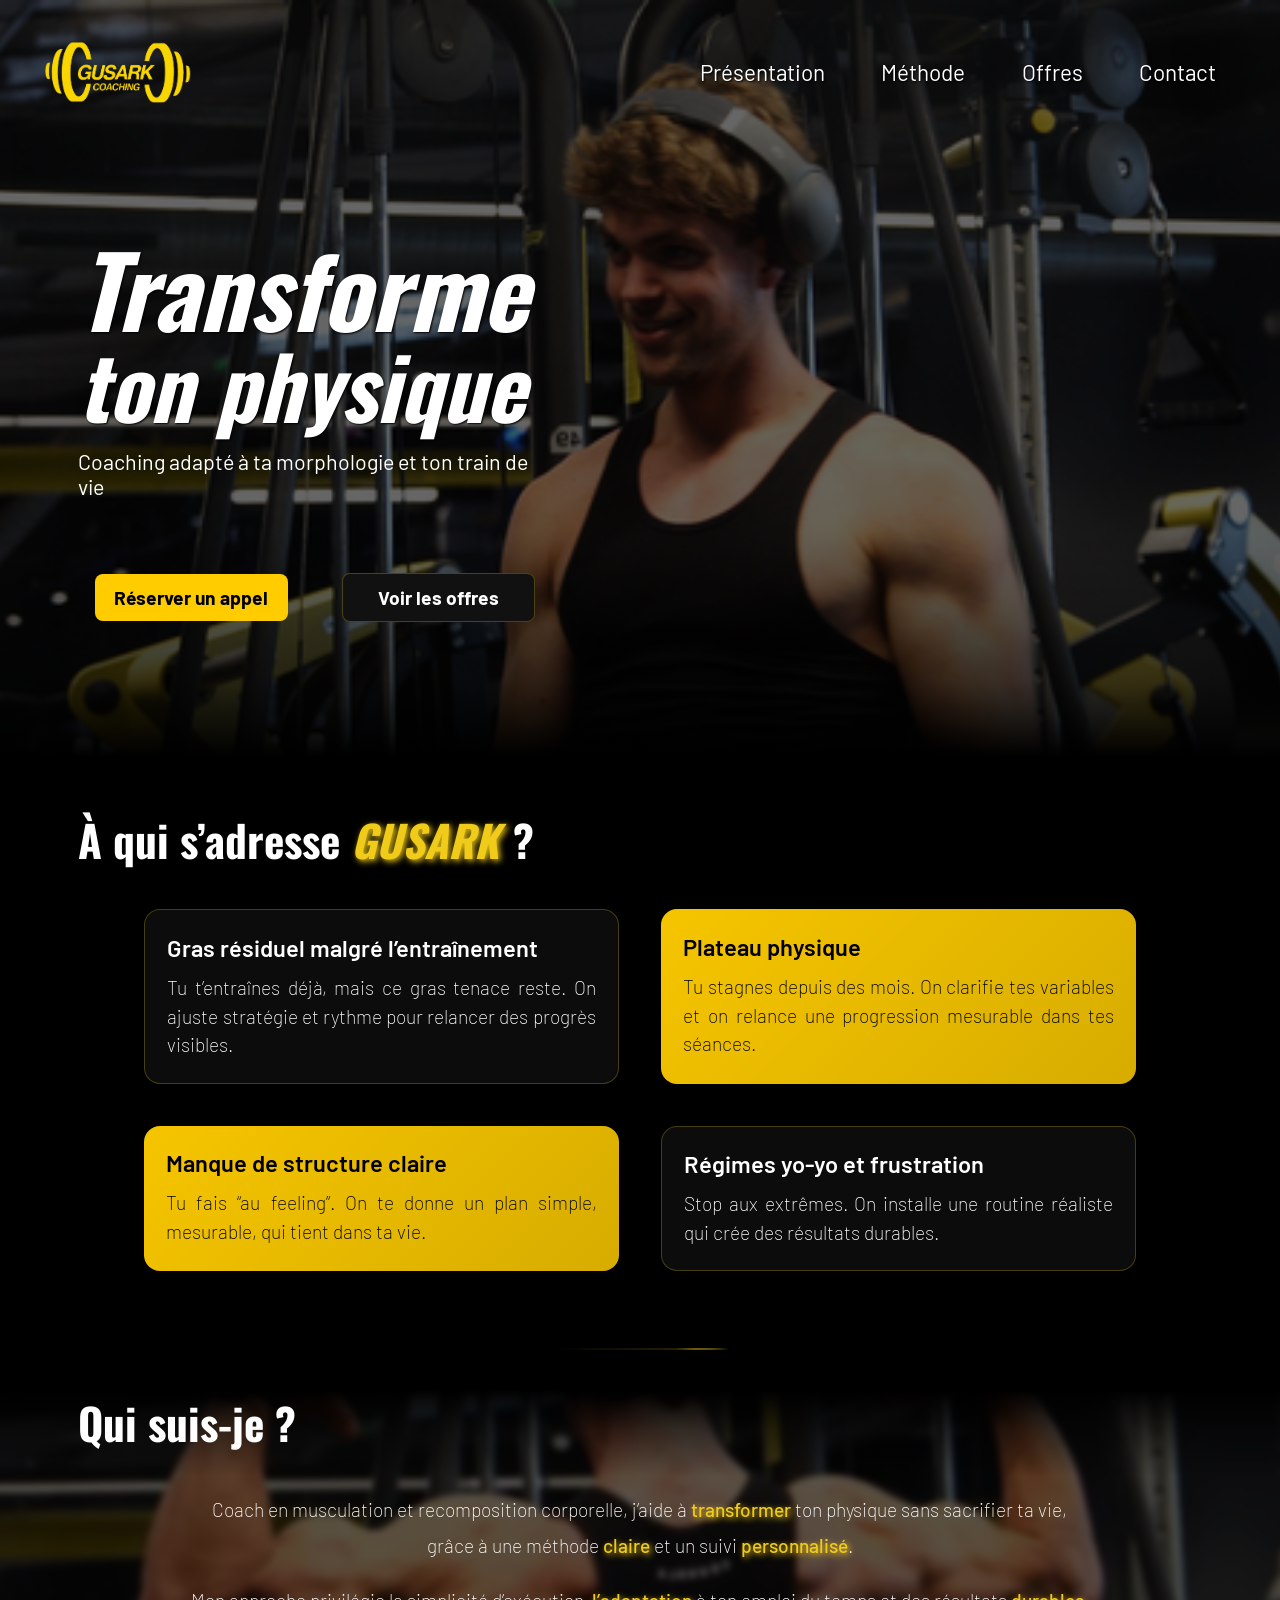
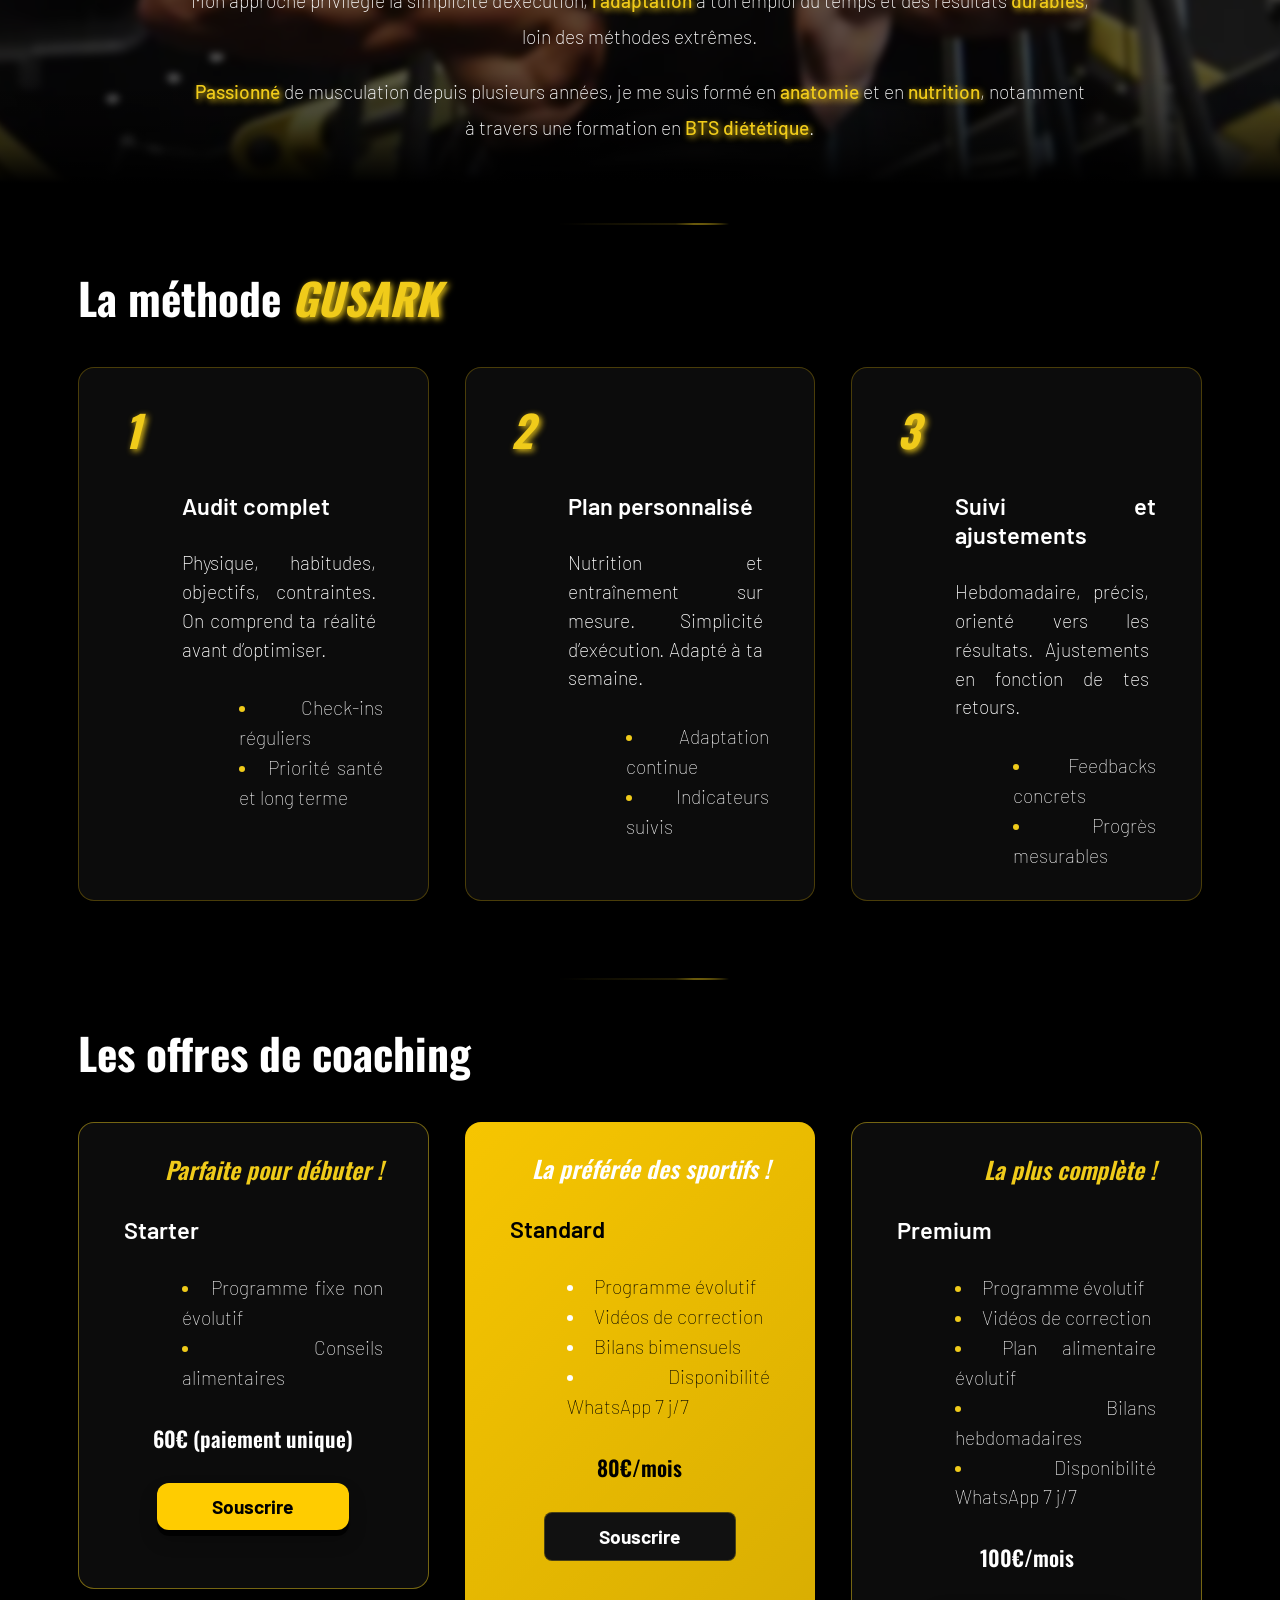
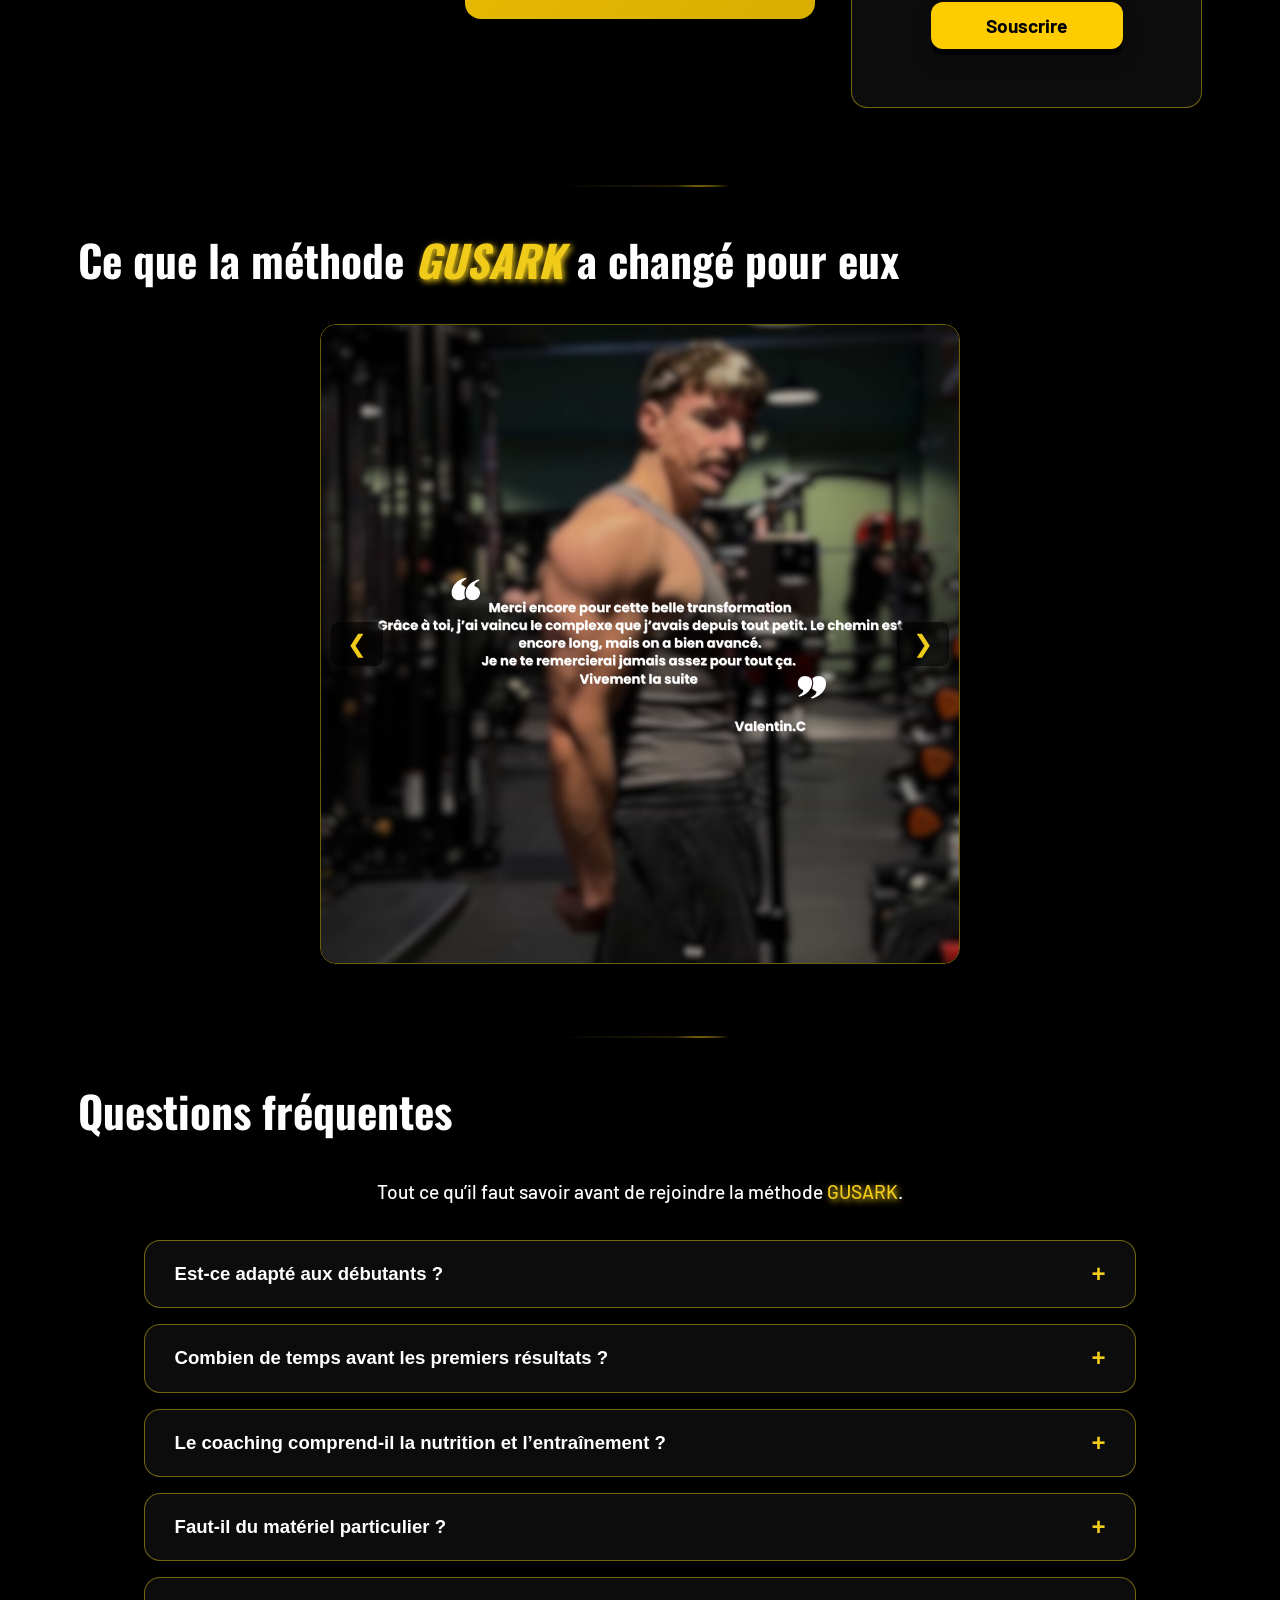
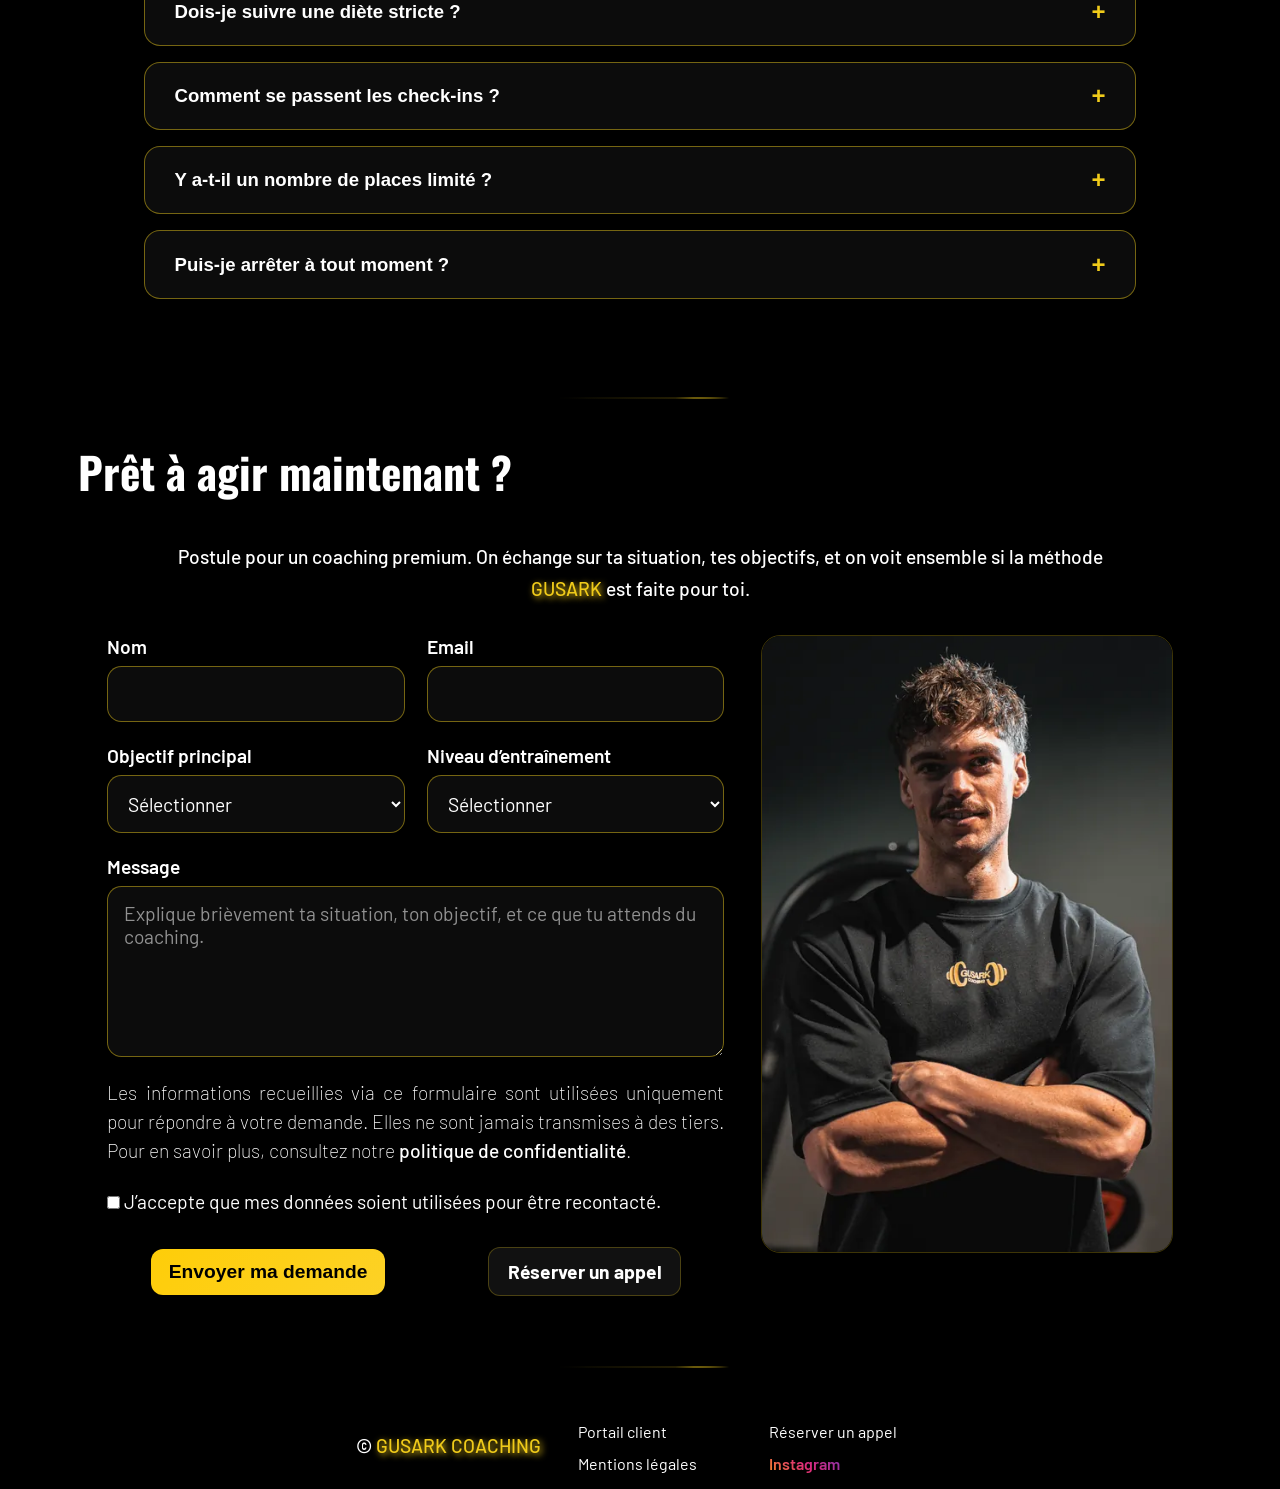
==== commit efab6843: "All files Maj photos et formulaire" ====
--- a/index.html
+++ b/index.html
@@ -182,10 +182,11 @@
       <h2>Ce que la méthode <span class="yellow">GUSARK</span> a changé pour eux</h2>
       <div class="slider">
         <div class="slides">
-          <img src="./images/témoignage-1.PNG" class="slide active" alt="">
-          <img src="./images/témoignage-2.PNG" class="slide" alt="">
-          <img src="./images/témoignage-3.PNG" class="slide" alt="">
-          <img src="./images/témoignage-4.JPG" class="slide" alt="">
+          <img src="./images/témoignage-1.PNG" class="slide active" alt="témoignage-1">
+          <img src="./images/témoignage-2.PNG" class="slide" alt="témoignage-2">
+          <img src="./images/témoignage-3.PNG" class="slide" alt="témoignage-3">
+          <img src="./images/témoignage-4.JPG" class="slide" alt="témoignage-4">
+          <img src="./images/témoignage-5.jpeg" class="slide" alt="témoignage-5">
         </div>
 
         <button class="prev">&#10094;</button>
@@ -316,82 +317,92 @@
       </p>
 
       <div class="contact-card">
-        <form class="form-grid" action="https://formsubmit.co/gusarkcoaching.contact@gmail.com" method="POST">
-
-          <!-- 🔒 Paramètres FormSubmit -->
-          <input type="hidden" name="_subject" value="Nouvelle demande coaching GUSARK">
-          <input type="hidden" name="_captcha" value="false">
-
-          <!-- 🍯 Anti-spam -->
-          <input type="text" name="_honey" style="display:none">
-
-          <!-- Champs -->
-          <div class="form-group">
-            <label for="nom">Nom</label>
-            <input type="text" id="nom" name="nom" required>
-          </div>
-
-          <div class="form-group">
-            <label for="email">Email</label>
-            <input type="email" id="email" name="email" required>
-          </div>
-
-          <div class="form-group">
-            <label for="objectif">Objectif principal</label>
-            <select id="objectif" name="objectif" required>
-              <option value="">Sélectionner</option>
-              <option value="seche">Sèche</option>
-              <option value="recomposition">Recomposition</option>
-              <option value="prise-masse">Prise de masse</option>
-              <option value="autre">Autre</option>
-            </select>
-          </div>
-
-          <div class="form-group">
-            <label for="niveau">Niveau d’entraînement</label>
-            <select id="niveau" name="niveau" required>
-              <option value="">Sélectionner</option>
-              <option value="debutant">Débutant</option>
-              <option value="intermediaire">Intermédiaire</option>
-              <option value="avance">Avancé</option>
-            </select>
-          </div>
-
-          <div class="form-group full-width">
-            <label for="message">Message</label>
-            <textarea
-              id="message"
-              name="message"
-              rows="6"
-              placeholder="Explique brièvement ta situation, ton objectif, et ce que tu attends du coaching."
-            ></textarea>
-          </div>
-
-          <!-- 🔽 AJOUT RGPD -->
-          <div class="form-rgpd full-width">
-            <p>
-              Les informations recueillies via ce formulaire sont utilisées uniquement pour
-              répondre à votre demande. Elles ne sont jamais transmises à des tiers.
-              <br>
-              Pour en savoir plus, consultez notre
-              <a href="rgpd.html" target="_blank">politique de confidentialité</a>.
-            </p>
-          </div>
-          <div class="form-consent full-width">
-            <label>
-              <input type="checkbox" required>
-              J’accepte que mes données soient utilisées pour être recontacté.
-            </label>
-          </div>
-
-          <div class="form-actions full-width">
-            <button type="submit" class="btn appel-btn">Envoyer ma demande</button>
-            <a href="https://calendly.com/gusarkcoaching-contact/30min" class="btn secondary-btn" target="_blank" rel="noopener">
-              Réserver un appel
-            </a>
-          </div>
-
-        </form>
+        <div class="contact-flex">
+
+          <!-- FORMULAIRE -->
+          <form class="form-grid" action="https://formsubmit.co/gusarkcoaching.contact@gmail.com" method="POST">
+
+            <!-- 🔒 Paramètres FormSubmit -->
+            <input type="hidden" name="_subject" value="Nouvelle demande coaching GUSARK">
+            <input type="hidden" name="_captcha" value="false">
+
+            <!-- 🍯 Anti-spam -->
+            <input type="text" name="_honey" style="display:none">
+
+            <!-- Champs -->
+            <div class="form-group">
+              <label for="nom">Nom</label>
+              <input type="text" id="nom" name="nom" required>
+            </div>
+
+            <div class="form-group">
+              <label for="email">Email</label>
+              <input type="email" id="email" name="email" required>
+            </div>
+
+            <div class="form-group">
+              <label for="objectif">Objectif principal</label>
+              <select id="objectif" name="objectif" required>
+                <option value="">Sélectionner</option>
+                <option value="seche">Sèche</option>
+                <option value="recomposition">Recomposition</option>
+                <option value="prise-masse">Prise de masse</option>
+                <option value="autre">Autre</option>
+              </select>
+            </div>
+
+            <div class="form-group">
+              <label for="niveau">Niveau d’entraînement</label>
+              <select id="niveau" name="niveau" required>
+                <option value="">Sélectionner</option>
+                <option value="debutant">Débutant</option>
+                <option value="intermediaire">Intermédiaire</option>
+                <option value="avance">Avancé</option>
+              </select>
+            </div>
+
+            <div class="form-group full-width">
+              <label for="message">Message</label>
+              <textarea
+                id="message"
+                name="message"
+                rows="6"
+                placeholder="Explique brièvement ta situation, ton objectif, et ce que tu attends du coaching."
+              ></textarea>
+            </div>
+
+            <!-- 🔽 AJOUT RGPD -->
+            <div class="form-rgpd full-width">
+              <p>
+                Les informations recueillies via ce formulaire sont utilisées uniquement pour
+                répondre à votre demande. Elles ne sont jamais transmises à des tiers.
+                <br>
+                Pour en savoir plus, consultez notre
+                <a href="rgpd.html" target="_blank">politique de confidentialité</a>.
+              </p>
+            </div>
+            <div class="form-consent full-width">
+              <label>
+                <input type="checkbox" required>
+                J’accepte que mes données soient utilisées pour être recontacté.
+              </label>
+            </div>
+
+            <div class="form-actions full-width">
+              <button type="submit" class="btn appel-btn">Envoyer ma demande</button>
+              <a href="https://calendly.com/gusarkcoaching-contact/30min" class="btn secondary-btn" target="_blank" rel="noopener">
+                Réserver un appel
+              </a>
+            </div>
+
+          </form>
+
+          <!-- IMAGE -->
+          <div class="contact-image">
+            <img src="images/coach.webp" alt="Coaching personnalisé">
+          </div>
+
+        </div>
       </div>
     </section>
 
--- a/styles/style.css
+++ b/styles/style.css
@@ -810,13 +810,35 @@
 }
 body .contact-form .contact-card {
   width: 100%;
-  max-width: 62rem;
+  max-width: 78rem;
   padding: clamp(1.2rem, 0.629rem + 1.524vw, 2rem);
 }
+body .contact-form .contact-flex {
+  display: flex;
+  align-items: flex-start;
+  gap: clamp(1.5rem, 0.786rem + 1.905vw, 2.5rem);
+  width: 100%;
+}
 body .contact-form .form-grid {
+  flex: 1.35;
   display: grid;
   grid-template-columns: repeat(2, minmax(0, 1fr));
   gap: clamp(1rem, 0.643rem + 0.952vw, 1.5rem);
+}
+body .contact-form .contact-image {
+  flex: 0.9;
+  min-width: 18rem;
+  aspect-ratio: 2/3;
+  display: flex;
+}
+body .contact-form .contact-image img {
+  width: 100%;
+  height: 100%;
+  -o-object-fit: cover;
+     object-fit: cover;
+  border-radius: 1.2rem;
+  border: 1px solid rgba(240, 204, 26, 0.2588235294);
+  box-shadow: 0 8px 16px rgba(0, 0, 0, 0.25);
 }
 body .contact-form .form-group {
   display: flex;
@@ -886,12 +908,14 @@
   margin-top: 0.5rem;
   flex-wrap: wrap;
 }
-body .contact-form .form-rgpd, body .contact-form .form-consent {
+body .contact-form .form-rgpd,
+body .contact-form .form-consent {
   font-size: clamp(1rem, 0.821rem + 0.476vw, 1.25rem);
   line-height: 1.5;
   color: #ffffff;
 }
-body .contact-form .form-rgpd a, body .contact-form .form-consent a {
+body .contact-form .form-rgpd a,
+body .contact-form .form-consent a {
   color: #ffffff;
   font-weight: 500;
 }
@@ -935,7 +959,7 @@
     text-align: left;
     align-self: flex-start;
     width: 100%;
-    max-width: 62rem;
+    max-width: 78rem;
   }
   body .contact-form .contact-intro {
     text-align: center;
@@ -944,8 +968,23 @@
   }
 }
 @media (max-width: 767px) {
+  body .contact-form .contact-card {
+    max-width: 100%;
+  }
+  body .contact-form .contact-flex {
+    flex-direction: column;
+    align-items: center;
+  }
   body .contact-form .form-grid {
+    width: 100%;
     grid-template-columns: 1fr;
+  }
+  body .contact-form .contact-image {
+    width: 100%;
+    max-width: 320px;
+    min-width: 0;
+    aspect-ratio: 2/3;
+    margin: 0 auto;
   }
   body .contact-form .form-actions {
     flex-direction: column;
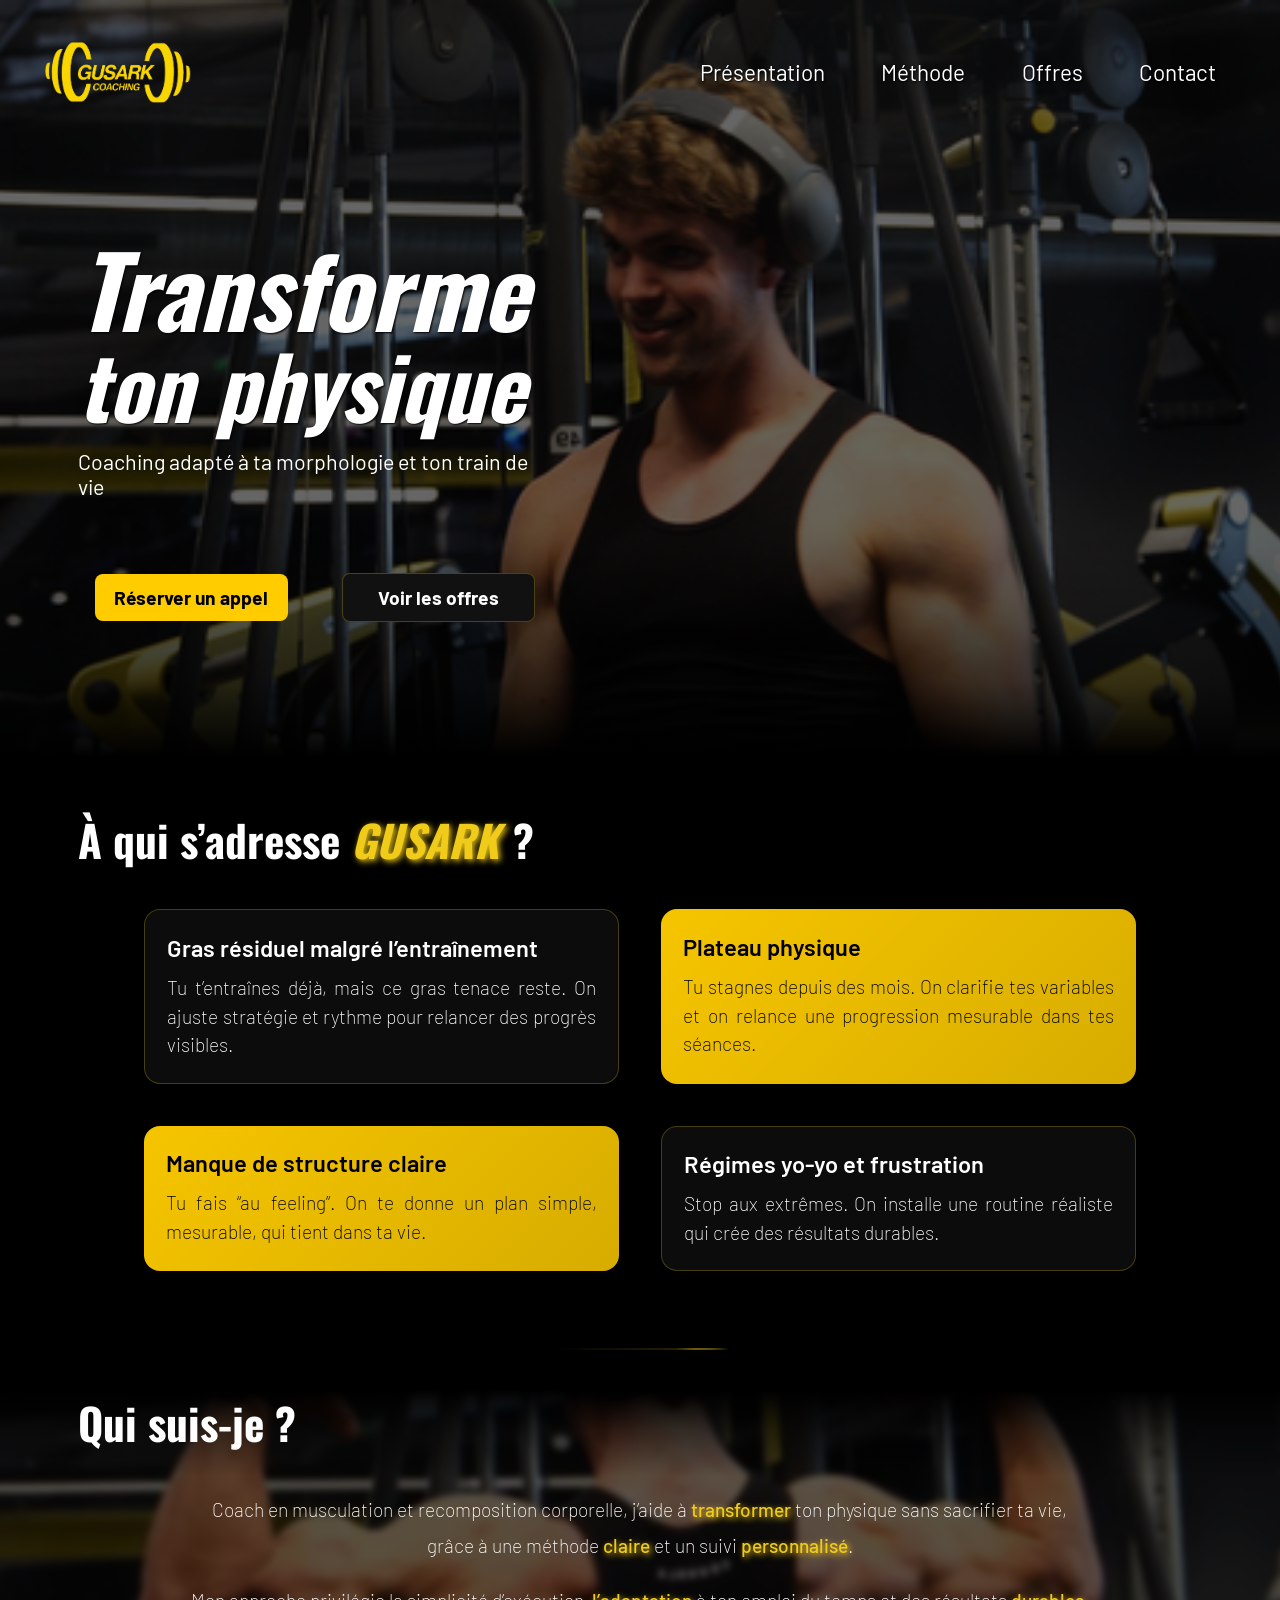
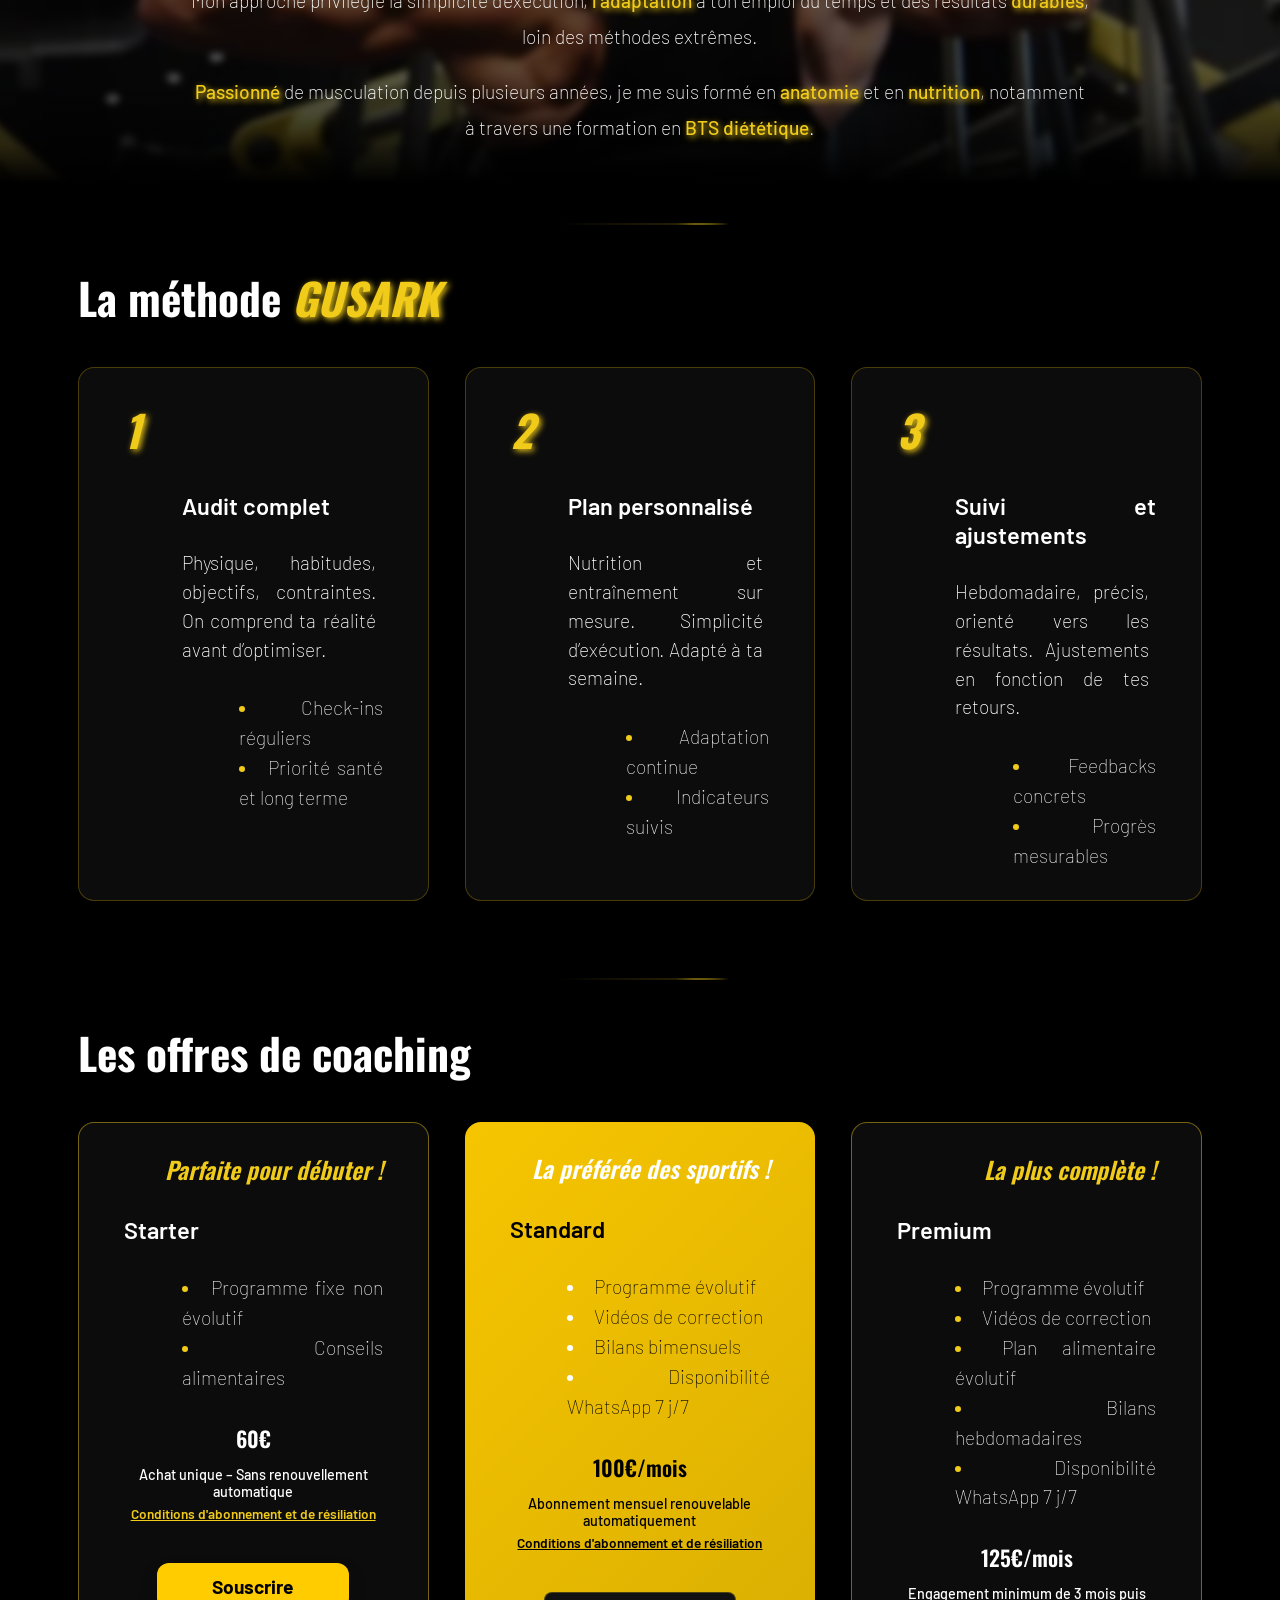
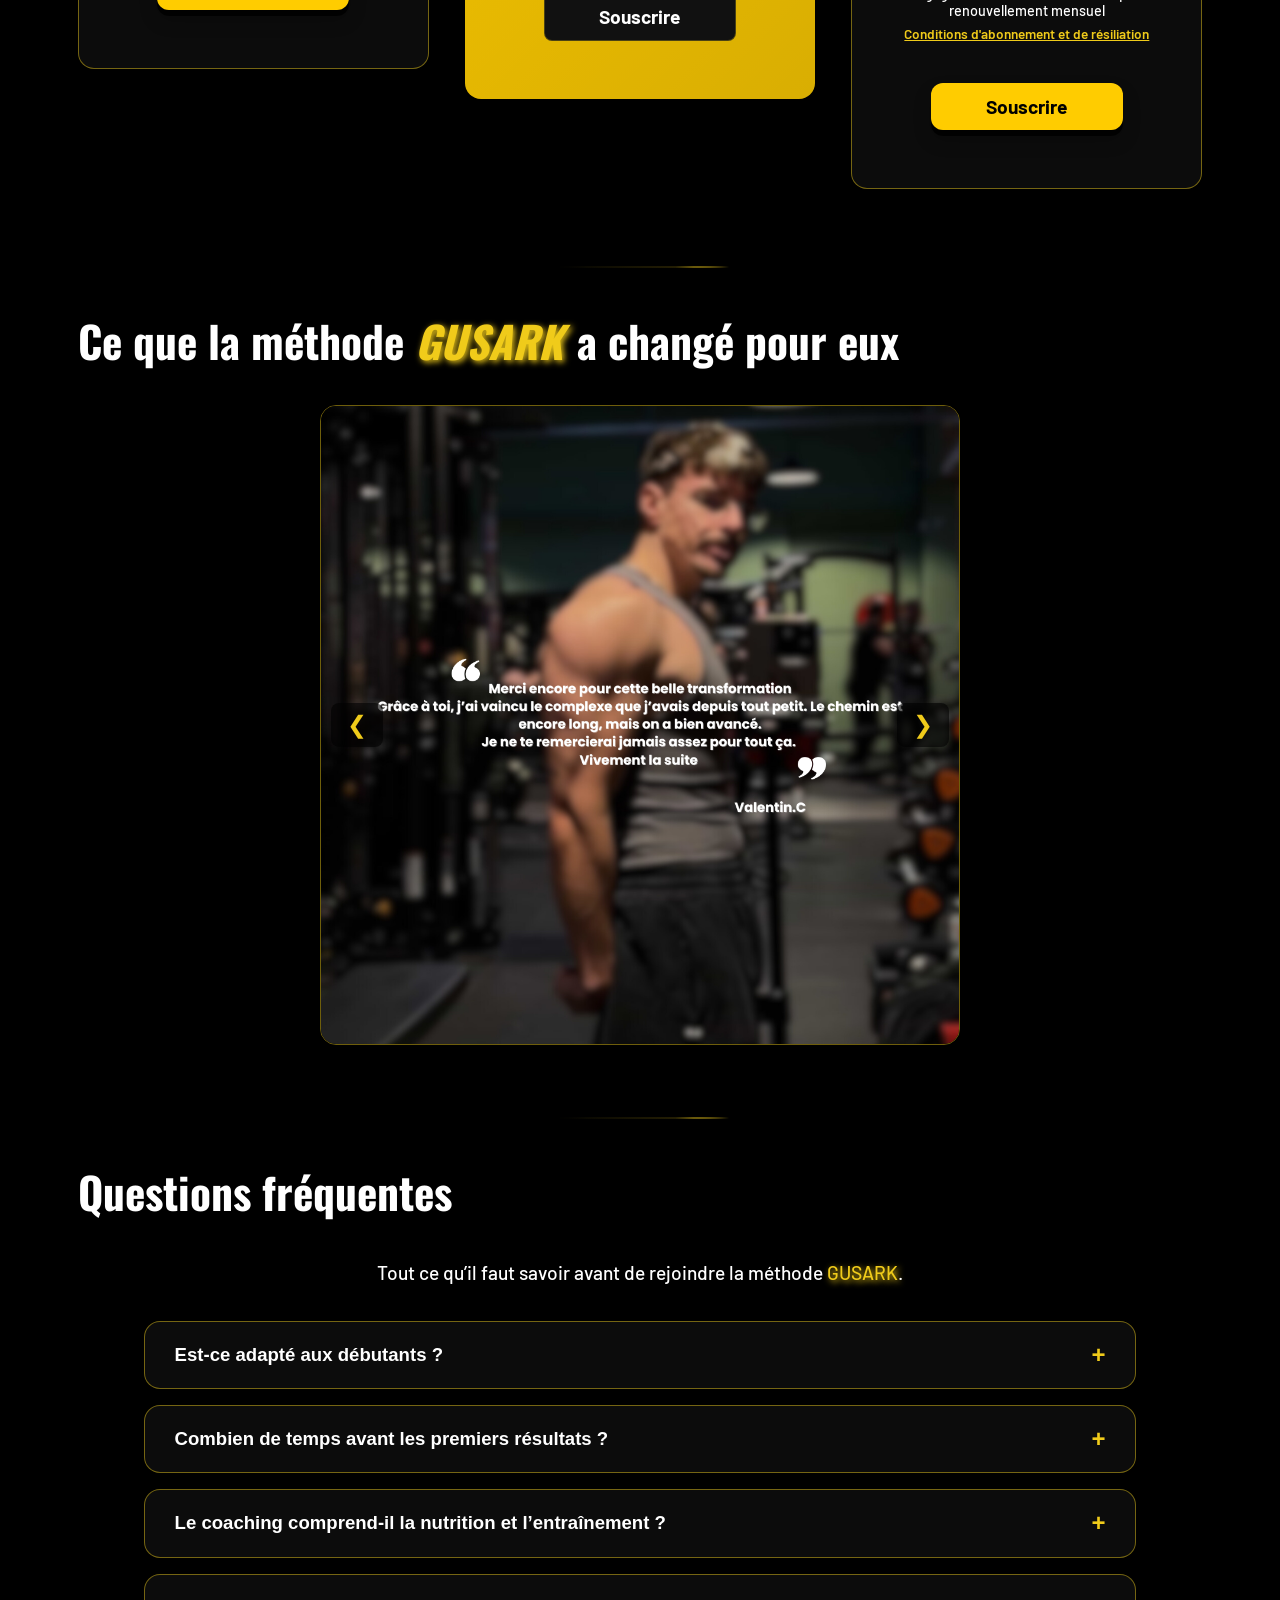
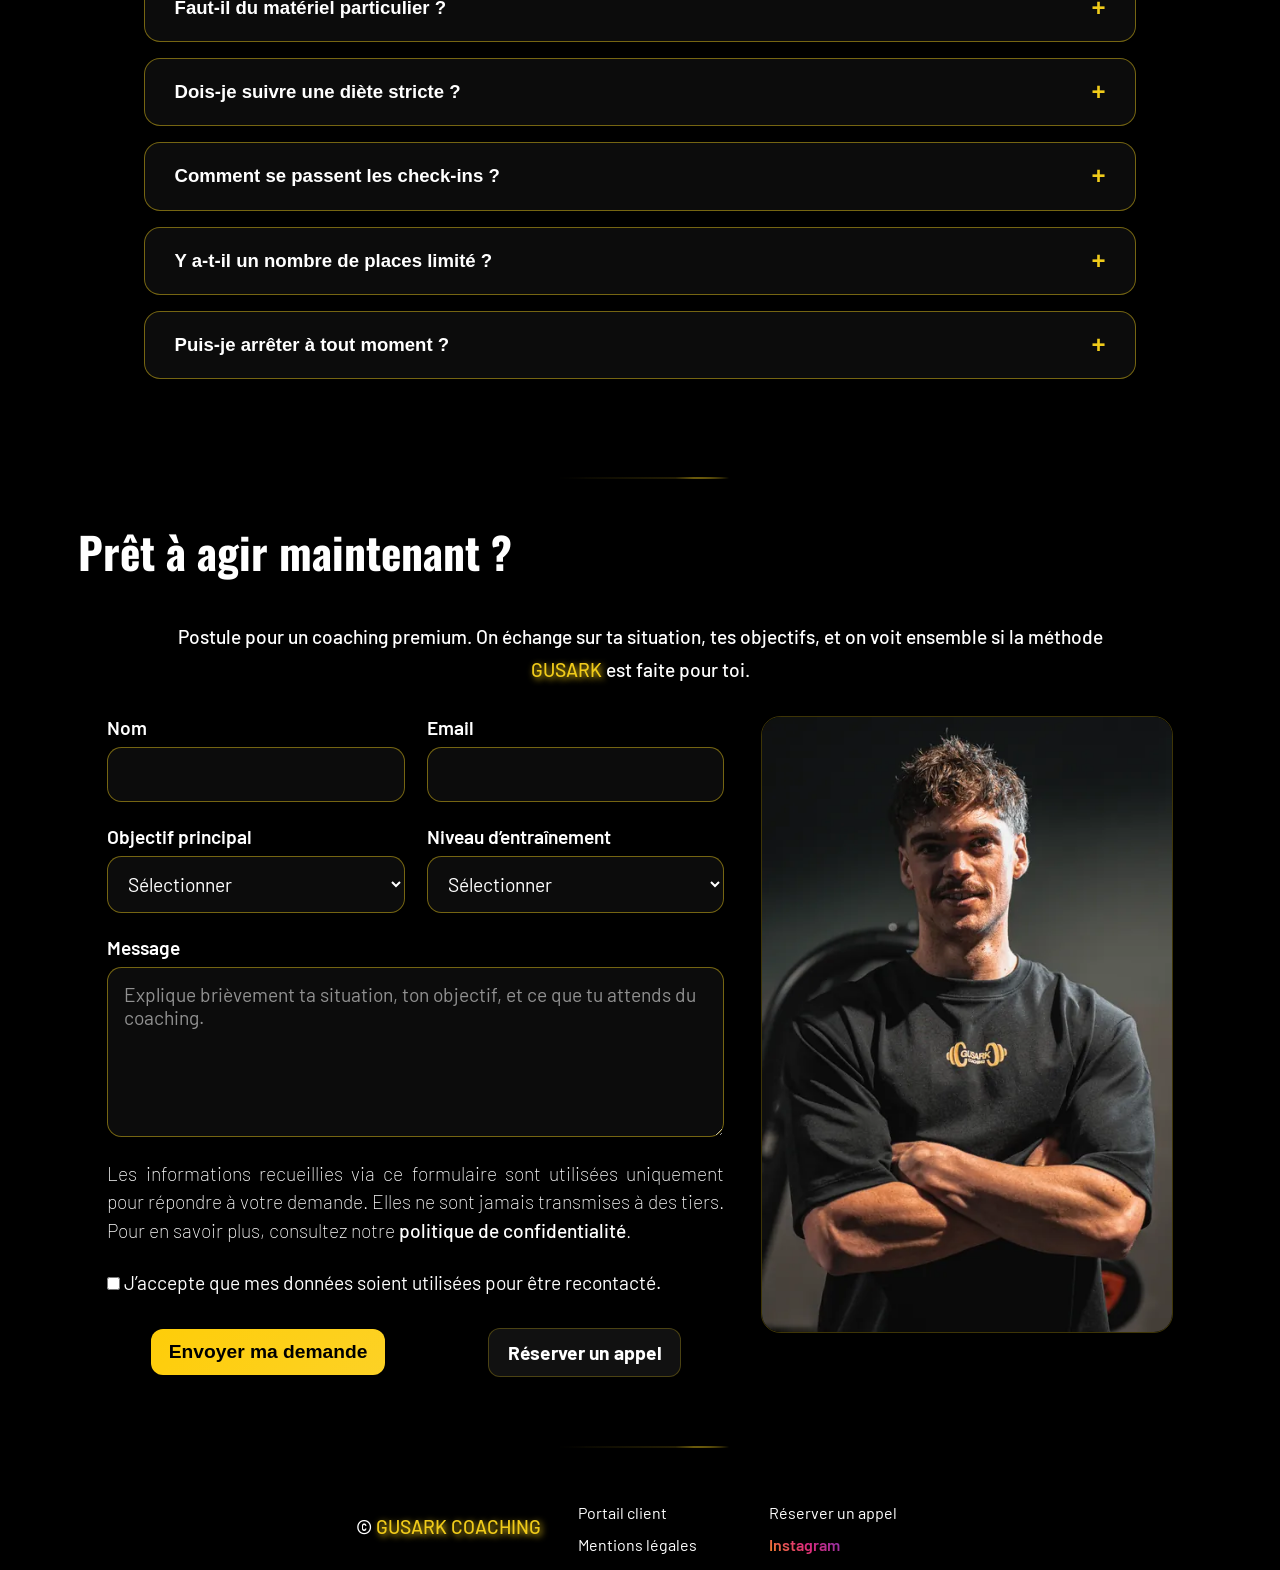
==== commit 531f936c: "modif prix offres et page mentions légales" ====
--- a/index.html
+++ b/index.html
@@ -141,36 +141,74 @@
 
     <section class="offres">
       <h2 id="offres">Les offres de coaching</h2>
+
       <div class="support-items-offres">
+
         <div class="item-offres">
           <div class="preferee">Parfaite pour débuter&nbsp;!</div>
           <h3>Starter</h3>
+
           <li>Programme fixe non évolutif</li>
           <li>Conseils alimentaires</li>
-          <h4 class="prix">60€ (paiement unique)</h4>
+
+          <h4 class="prix">60€</h4>
+
+          <p class="offre-condition">
+            Achat unique – Sans renouvellement automatique
+          </p>
+
+          <a href="rgpd.html#conditions-generales-vente" class="offre-lien">
+            Conditions d'abonnement et de résiliation
+          </a>
+
           <a href="#formulaire" class="btn appel-btn">Souscrire</a>
         </div>
+
         <div class="item-offres" id="preferee-yellow">
           <div class="preferee">La préférée des sportifs&nbsp;!</div>
           <h3>Standard</h3>
+
           <li>Programme évolutif</li>
           <li>Vidéos de correction</li>
           <li>Bilans bimensuels</li>
           <li>Disponibilité WhatsApp 7 j/7</li>
-          <h4 class="prix">80€/mois</h4>
+
+          <h4 class="prix">100€/mois</h4>
+
+          <p class="offre-condition">
+            Abonnement mensuel renouvelable automatiquement
+          </p>
+
+          <a href="rgpd.html#conditions-generales-vente" class="offre-lien">
+            Conditions d'abonnement et de résiliation
+          </a>
+
           <a href="#formulaire" class="btn offres-btn">Souscrire</a>
         </div>
+
         <div class="item-offres">
           <div class="preferee">La plus complète&nbsp;!</div>
           <h3>Premium</h3>
+
           <li>Programme évolutif</li>
           <li>Vidéos de correction</li>
           <li>Plan alimentaire évolutif</li>
           <li>Bilans hebdomadaires</li>
           <li>Disponibilité WhatsApp 7 j/7</li>
-          <h4 class="prix">100€/mois</h4>
+
+          <h4 class="prix">125€/mois</h4>
+
+          <p class="offre-condition">
+            Engagement minimum de 3 mois puis renouvellement mensuel
+          </p>
+
+          <a href="rgpd.html#conditions-generales-vente" class="offre-lien">
+            Conditions d'abonnement et de résiliation
+          </a>
+
           <a href="#formulaire" class="btn appel-btn">Souscrire</a>
         </div>
+
       </div>
     </section>
 
--- a/styles/style.css
+++ b/styles/style.css
@@ -569,6 +569,27 @@
   font-size: clamp(1.1rem, 0.886rem + 0.571vw, 1.4rem);
   font-weight: 600;
 }
+body main .offres .item-offres .offre-condition {
+  margin-top: 0.75rem;
+  text-align: center;
+  font-size: 0.9rem;
+  font-weight: 500;
+  color: #ffffff;
+}
+body main .offres .item-offres .offre-lien {
+  display: block;
+  text-align: center;
+  margin-top: 0.35rem;
+  margin-bottom: 0.75rem;
+  color: #f0cb1a;
+  font-size: 0.85rem;
+  font-weight: 600;
+  text-decoration: underline;
+  transition: opacity 0.2s ease;
+}
+body main .offres .item-offres .offre-lien:hover {
+  opacity: 0.8;
+}
 body main .offres .item-offres li {
   color: #ffffff;
   font-size: clamp(1rem, 0.821rem + 0.476vw, 1.25rem);
@@ -625,7 +646,11 @@
   border: none;
   box-shadow: 0 6px 0 rgba(0, 0, 0, 0.85), 0 10px 18px rgba(0, 0, 0, 0.22);
 }
-body main .offres #preferee-yellow h3, body main .offres #preferee-yellow li, body main .offres #preferee-yellow h4 {
+body main .offres #preferee-yellow h3,
+body main .offres #preferee-yellow li,
+body main .offres #preferee-yellow h4,
+body main .offres #preferee-yellow .offre-condition,
+body main .offres #preferee-yellow .offre-lien {
   color: #000;
 }
 body main .offres #preferee-yellow li::marker {
@@ -646,11 +671,11 @@
     grid-template-columns: repeat(1, minmax(0, 1fr));
   }
 }
-body .temoignages {
-  display: flex;
-  flex-direction: column;
-}
-body .temoignages .slider {
+body main .temoignages {
+  display: flex;
+  flex-direction: column;
+}
+body main .temoignages .slider {
   position: relative;
   max-width: 640px;
   margin: 2rem auto;
@@ -658,26 +683,26 @@
   border-radius: 1rem;
   border: 1px solid rgba(240, 204, 26, 0.4588235294);
 }
-body .temoignages .slider:hover {
+body main .temoignages .slider:hover {
   border-color: rgba(255, 204, 0, 0.55);
   box-shadow: 0 0 12px rgba(255, 204, 0, 0.45), 0 0 24px rgba(255, 204, 0, 0.35), 0 8px 16px rgba(0, 0, 0, 0.25);
   transform: translateY(-2px);
 }
-body .temoignages .slides {
+body main .temoignages .slides {
   position: relative;
   width: 100%;
   height: auto;
 }
-body .temoignages .slide {
+body main .temoignages .slide {
   width: 100%;
   display: none;
   -o-object-fit: cover;
      object-fit: cover;
 }
-body .temoignages .slide.active {
+body main .temoignages .slide.active {
   display: block;
 }
-body .temoignages button {
+body main .temoignages button {
   position: absolute;
   top: 50%;
   transform: translateY(-50%);
@@ -689,36 +714,36 @@
   font-size: 1.5rem;
   border-radius: 0.5rem;
 }
-body .temoignages .prev {
+body main .temoignages .prev {
   left: 10px;
 }
-body .temoignages .next {
+body main .temoignages .next {
   right: 10px;
 }
 @media (max-width: 800px) {
-  body .temoignages h2 {
+  body main .temoignages h2 {
     text-align: center;
   }
 }
-body .faq {
+body main .faq {
   margin-bottom: clamp(2rem, 0.571rem + 3.81vw, 4rem);
   display: flex;
   flex-direction: column;
   align-items: center;
 }
-body .faq h2 {
+body main .faq h2 {
   text-align: center;
   margin-bottom: clamp(1.5rem, 0.786rem + 1.905vw, 2.5rem);
 }
 @media (min-width: 768px) {
-  body .faq h2 {
+  body main .faq h2 {
     text-align: left;
     align-self: flex-start;
     width: 100%;
     max-width: 62rem;
   }
 }
-body .faq .faq-intro {
+body main .faq .faq-intro {
   text-align: center;
   color: #ffffff;
   font-size: clamp(1rem, 0.821rem + 0.476vw, 1.25rem);
@@ -726,14 +751,14 @@
   margin-bottom: clamp(1.5rem, 0.786rem + 1.905vw, 2.5rem);
   max-width: 42rem;
 }
-body .faq .faq-list {
+body main .faq .faq-list {
   width: 100%;
   max-width: 62rem;
   display: flex;
   flex-direction: column;
   gap: 1rem;
 }
-body .faq .faq-item {
+body main .faq .faq-item {
   background: rgba(17, 17, 17, 0.7176470588);
   border: 1px solid rgba(240, 204, 26, 0.4588235294);
   backdrop-filter: blur(4px);
@@ -741,12 +766,12 @@
   overflow: hidden;
   transition: transform 0.18s ease, box-shadow 0.18s ease, border-color 0.18s ease;
 }
-body .faq .faq-item:hover {
+body main .faq .faq-item:hover {
   border-color: rgba(255, 204, 0, 0.55);
   box-shadow: 0 0 12px rgba(255, 204, 0, 0.25), 0 0 24px rgba(255, 204, 0, 0.15), 0 8px 16px rgba(0, 0, 0, 0.25);
   transform: translateY(-2px);
 }
-body .faq .faq-question {
+body main .faq .faq-question {
   width: 100%;
   background: transparent;
   border: none;
@@ -761,22 +786,22 @@
   font-weight: 600;
   cursor: pointer;
 }
-body .faq .faq-icon {
+body main .faq .faq-icon {
   flex-shrink: 0;
   color: #f0cb1a;
   font-size: 1.5rem;
   line-height: 1;
   transition: transform 0.2s ease;
 }
-body .faq .faq-item.active .faq-icon {
+body main .faq .faq-item.active .faq-icon {
   transform: rotate(45deg);
 }
-body .faq .faq-answer {
+body main .faq .faq-answer {
   max-height: 0;
   overflow: hidden;
   transition: max-height 0.28s ease;
 }
-body .faq .faq-answer p {
+body main .faq .faq-answer p {
   padding: 0 clamp(1.2rem, 0.629rem + 1.524vw, 2rem) clamp(1.2rem, 0.857rem + 0.914vw, 1.68rem);
   color: #ffffff;
   font-size: clamp(1rem, 0.821rem + 0.476vw, 1.25rem);
@@ -784,23 +809,23 @@
   opacity: 0.95;
 }
 @media (max-width: 768px) {
-  body .faq .faq-question {
+  body main .faq .faq-question {
     align-items: start;
   }
-  body .faq .faq-icon {
+  body main .faq .faq-icon {
     margin-top: 0.1rem;
   }
 }
-body .contact-form {
+body main .contact-form {
   display: flex;
   flex-direction: column;
   align-items: center;
 }
-body .contact-form h2 {
+body main .contact-form h2 {
   text-align: center;
   margin-bottom: clamp(1.5rem, 0.786rem + 1.905vw, 2.5rem);
 }
-body .contact-form .contact-intro {
+body main .contact-form .contact-intro {
   text-align: center;
   color: #ffffff;
   font-size: clamp(1rem, 0.821rem + 0.476vw, 1.25rem);
@@ -808,30 +833,30 @@
   max-width: 46rem;
   line-height: 1.7;
 }
-body .contact-form .contact-card {
+body main .contact-form .contact-card {
   width: 100%;
   max-width: 78rem;
   padding: clamp(1.2rem, 0.629rem + 1.524vw, 2rem);
 }
-body .contact-form .contact-flex {
+body main .contact-form .contact-flex {
   display: flex;
   align-items: flex-start;
   gap: clamp(1.5rem, 0.786rem + 1.905vw, 2.5rem);
   width: 100%;
 }
-body .contact-form .form-grid {
+body main .contact-form .form-grid {
   flex: 1.35;
   display: grid;
   grid-template-columns: repeat(2, minmax(0, 1fr));
   gap: clamp(1rem, 0.643rem + 0.952vw, 1.5rem);
 }
-body .contact-form .contact-image {
+body main .contact-form .contact-image {
   flex: 0.9;
   min-width: 18rem;
   aspect-ratio: 2/3;
   display: flex;
 }
-body .contact-form .contact-image img {
+body main .contact-form .contact-image img {
   width: 100%;
   height: 100%;
   -o-object-fit: cover;
@@ -840,19 +865,19 @@
   border: 1px solid rgba(240, 204, 26, 0.2588235294);
   box-shadow: 0 8px 16px rgba(0, 0, 0, 0.25);
 }
-body .contact-form .form-group {
+body main .contact-form .form-group {
   display: flex;
   flex-direction: column;
   gap: 0.5rem;
 }
-body .contact-form .form-group label {
+body main .contact-form .form-group label {
   color: #ffffff;
   font-size: clamp(1rem, 0.821rem + 0.476vw, 1.25rem);
   font-weight: 600;
 }
-body .contact-form .form-group input,
-body .contact-form .form-group select,
-body .contact-form .form-group textarea {
+body main .contact-form .form-group input,
+body main .contact-form .form-group select,
+body main .contact-form .form-group textarea {
   width: 100%;
   padding: 0.95rem 1rem;
   border-radius: 0.9rem;
@@ -865,42 +890,42 @@
   outline: none;
   transition: border-color 0.2s ease, box-shadow 0.2s ease, background 0.2s ease;
 }
-body .contact-form .form-group input::-moz-placeholder, body .contact-form .form-group textarea::-moz-placeholder {
+body main .contact-form .form-group input::-moz-placeholder, body main .contact-form .form-group textarea::-moz-placeholder {
   color: rgba(255, 255, 255, 0.55);
   font-family: clamp(1rem, 0.821rem + 0.476vw, 1.25rem);
   font-size: clamp(1rem, 0.821rem + 0.476vw, 1.25rem);
 }
-body .contact-form .form-group input::placeholder,
-body .contact-form .form-group textarea::placeholder {
+body main .contact-form .form-group input::placeholder,
+body main .contact-form .form-group textarea::placeholder {
   color: rgba(255, 255, 255, 0.55);
   font-family: clamp(1rem, 0.821rem + 0.476vw, 1.25rem);
   font-size: clamp(1rem, 0.821rem + 0.476vw, 1.25rem);
 }
-body .contact-form .form-group input:focus,
-body .contact-form .form-group select:focus,
-body .contact-form .form-group textarea:focus {
+body main .contact-form .form-group input:focus,
+body main .contact-form .form-group select:focus,
+body main .contact-form .form-group textarea:focus {
   border-color: rgba(255, 204, 0, 0.55);
   box-shadow: 0 0 12px rgba(255, 204, 0, 0.35), 0 0 24px rgba(255, 204, 0, 0.2), 0 8px 16px rgba(0, 0, 0, 0.25);
   background: rgba(17, 17, 17, 0.7176470588);
   backdrop-filter: blur(4px);
 }
-body .contact-form .form-group textarea {
+body main .contact-form .form-group textarea {
   resize: vertical;
   min-height: 10rem;
 }
-body .contact-form .form-group select option {
+body main .contact-form .form-group select option {
   background: #111;
   color: #ffffff;
 }
-body .contact-form .form-group select:focus {
+body main .contact-form .form-group select:focus {
   outline: none;
   border-color: rgba(255, 204, 0, 0.55);
   box-shadow: 0 0 0 3px rgba(255, 204, 0, 0.12);
 }
-body .contact-form .full-width {
+body main .contact-form .full-width {
   grid-column: 1/-1;
 }
-body .contact-form .form-actions {
+body main .contact-form .form-actions {
   display: flex;
   justify-content: center;
   align-items: center;
@@ -908,18 +933,18 @@
   margin-top: 0.5rem;
   flex-wrap: wrap;
 }
-body .contact-form .form-rgpd,
-body .contact-form .form-consent {
+body main .contact-form .form-rgpd,
+body main .contact-form .form-consent {
   font-size: clamp(1rem, 0.821rem + 0.476vw, 1.25rem);
   line-height: 1.5;
   color: #ffffff;
 }
-body .contact-form .form-rgpd a,
-body .contact-form .form-consent a {
+body main .contact-form .form-rgpd a,
+body main .contact-form .form-consent a {
   color: #ffffff;
   font-weight: 500;
 }
-body .contact-form .btn {
+body main .contact-form .btn {
   display: inline-flex;
   justify-content: center;
   align-items: center;
@@ -927,7 +952,7 @@
   width: fit-content;
   text-align: center;
 }
-body .contact-form .appel-btn {
+body main .contact-form .appel-btn {
   background-image: linear-gradient(135deg, rgba(255, 204, 0, 0.9647058824) 0%, rgba(255, 204, 0, 0.8431372549) 100%);
   color: #000;
   font-size: clamp(1rem, 0.821rem + 0.476vw, 1.25rem);
@@ -937,11 +962,11 @@
   transition: transform 0.18s ease, box-shadow 0.18s ease;
   box-shadow: 0 6px 0 rgba(0, 0, 0, 0.85), 0 10px 18px rgba(0, 0, 0, 0.22);
 }
-body .contact-form .appel-btn:hover {
+body main .contact-form .appel-btn:hover {
   transform: translateY(-1px);
   box-shadow: inset 0 3px 6px rgba(0, 0, 0, 0.6), inset 0 -1px 2px rgba(255, 255, 255, 0.4);
 }
-body .contact-form .secondary-btn {
+body main .contact-form .secondary-btn {
   background: #111111;
   color: #ffffff;
   border: 1px solid rgba(240, 204, 26, 0.2588235294);
@@ -949,47 +974,47 @@
   border-radius: 12px;
   transition: transform 0.18s ease, box-shadow 0.18s ease, border-color 0.18s ease;
 }
-body .contact-form .secondary-btn:hover {
+body main .contact-form .secondary-btn:hover {
   border-color: rgba(255, 204, 0, 0.55);
   box-shadow: 0 0 12px rgba(255, 204, 0, 0.35), 0 0 24px rgba(255, 204, 0, 0.2), 0 8px 16px rgba(0, 0, 0, 0.25);
   transform: translateY(-2px);
 }
 @media (min-width: 768px) {
-  body .contact-form h2 {
+  body main .contact-form h2 {
     text-align: left;
     align-self: flex-start;
     width: 100%;
     max-width: 78rem;
   }
-  body .contact-form .contact-intro {
+  body main .contact-form .contact-intro {
     text-align: center;
     width: 100%;
     max-width: 62rem;
   }
 }
 @media (max-width: 767px) {
-  body .contact-form .contact-card {
+  body main .contact-form .contact-card {
     max-width: 100%;
   }
-  body .contact-form .contact-flex {
+  body main .contact-form .contact-flex {
     flex-direction: column;
     align-items: center;
   }
-  body .contact-form .form-grid {
+  body main .contact-form .form-grid {
     width: 100%;
     grid-template-columns: 1fr;
   }
-  body .contact-form .contact-image {
+  body main .contact-form .contact-image {
     width: 100%;
     max-width: 320px;
     min-width: 0;
     aspect-ratio: 2/3;
     margin: 0 auto;
   }
-  body .contact-form .form-actions {
+  body main .contact-form .form-actions {
     flex-direction: column;
   }
-  body .contact-form .form-actions .btn {
+  body main .contact-form .form-actions .btn {
     width: 100%;
   }
 }
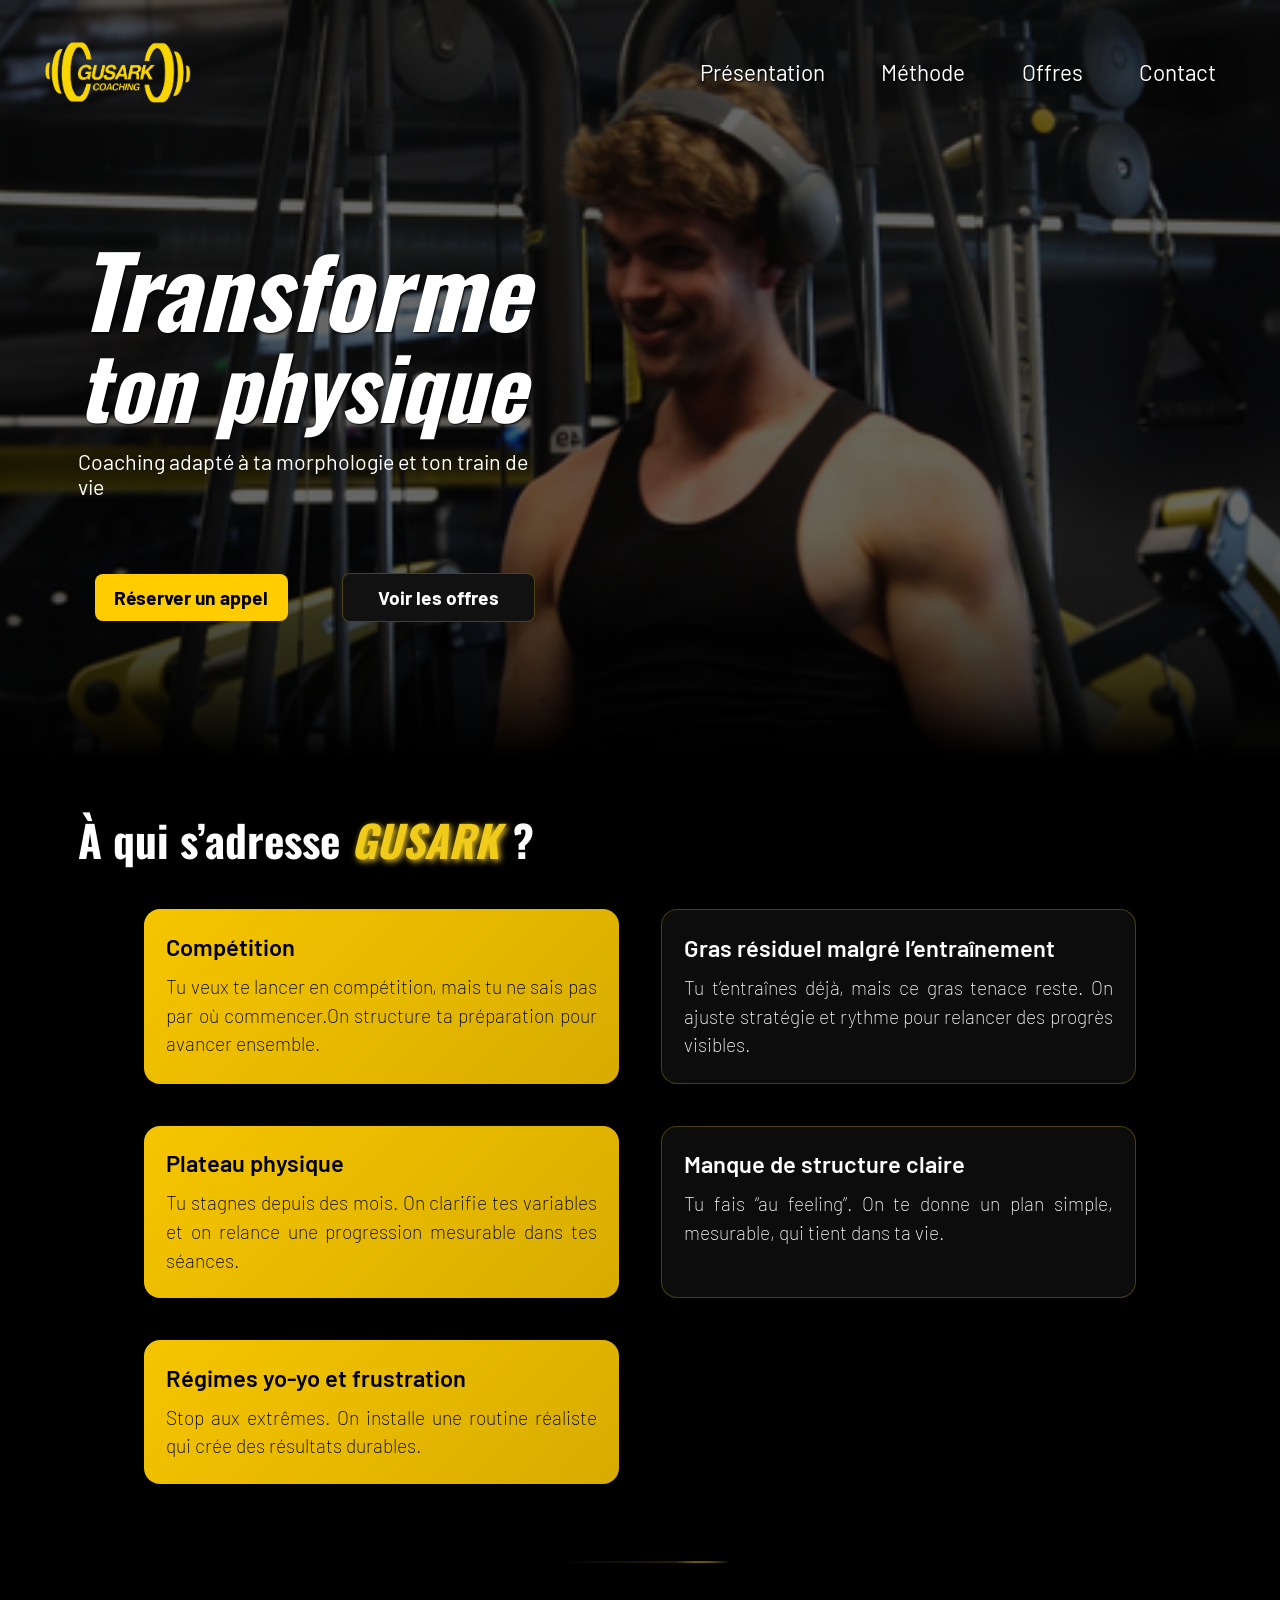
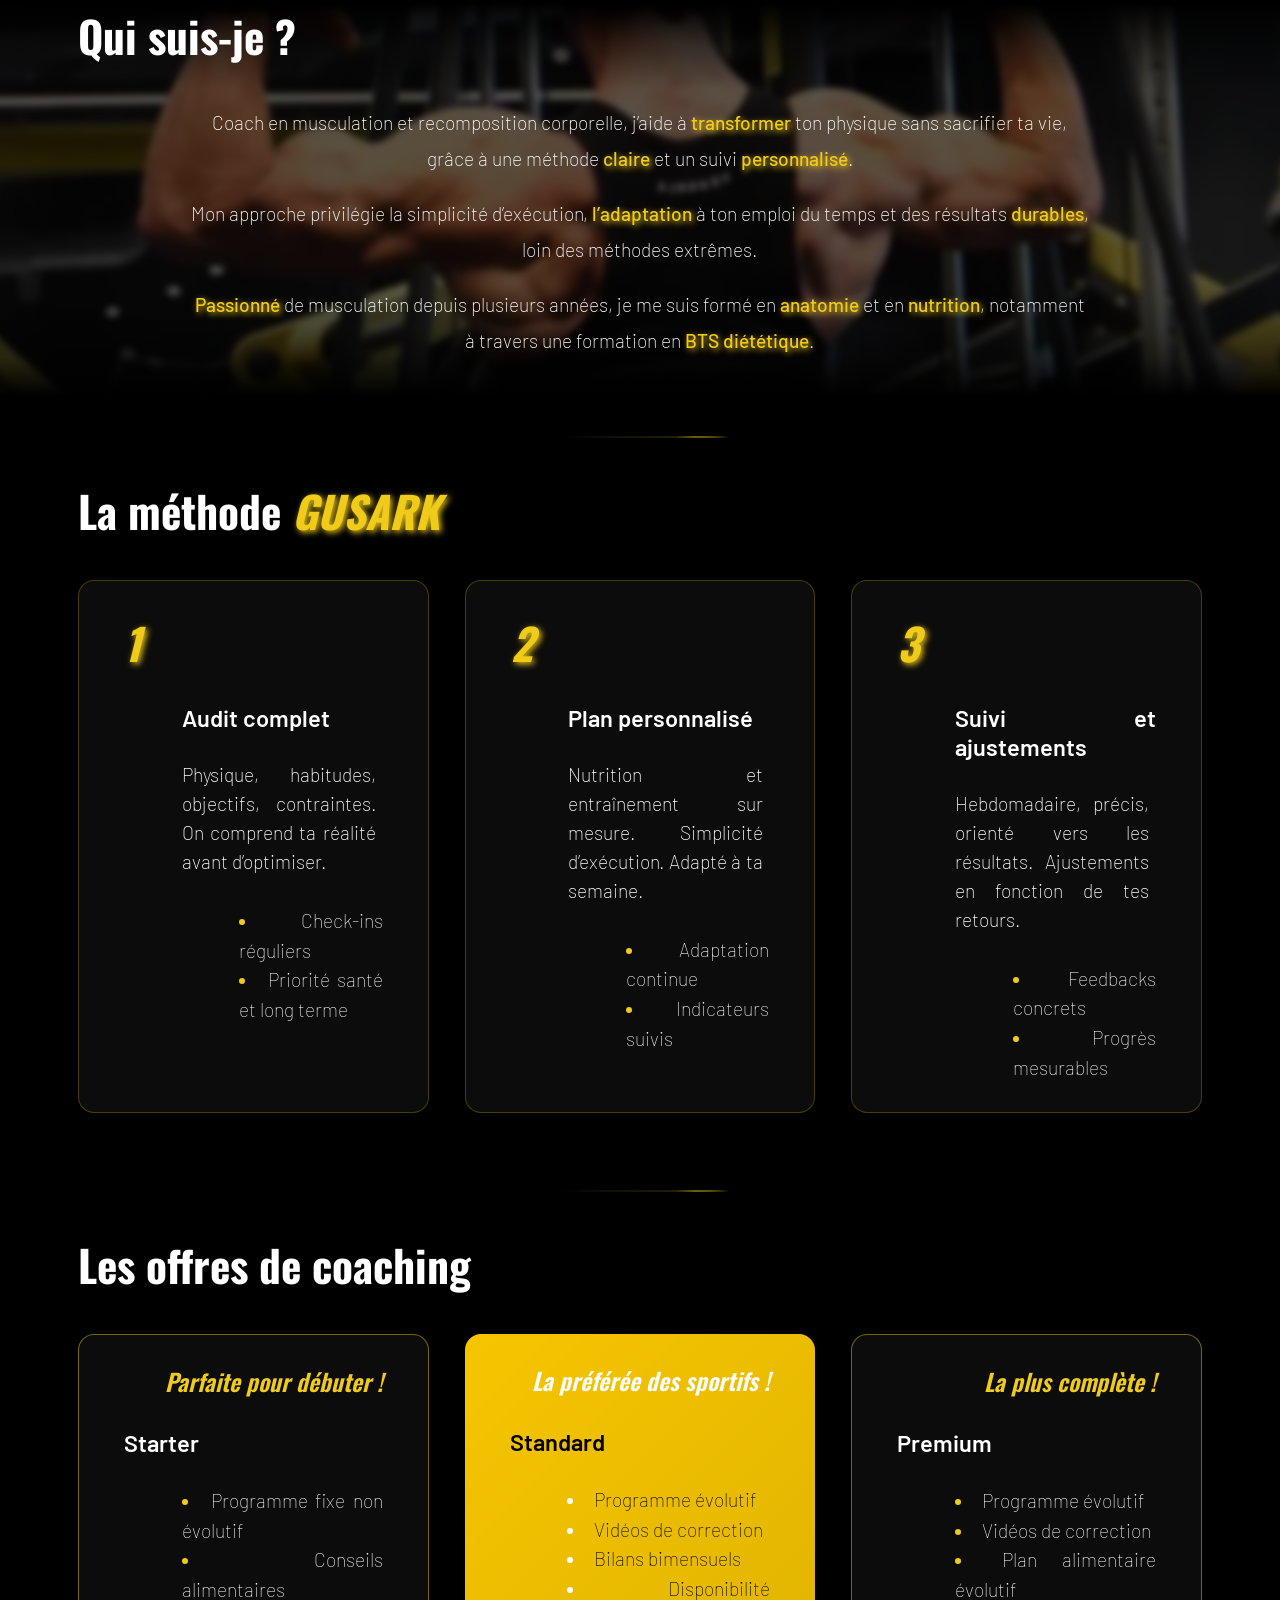
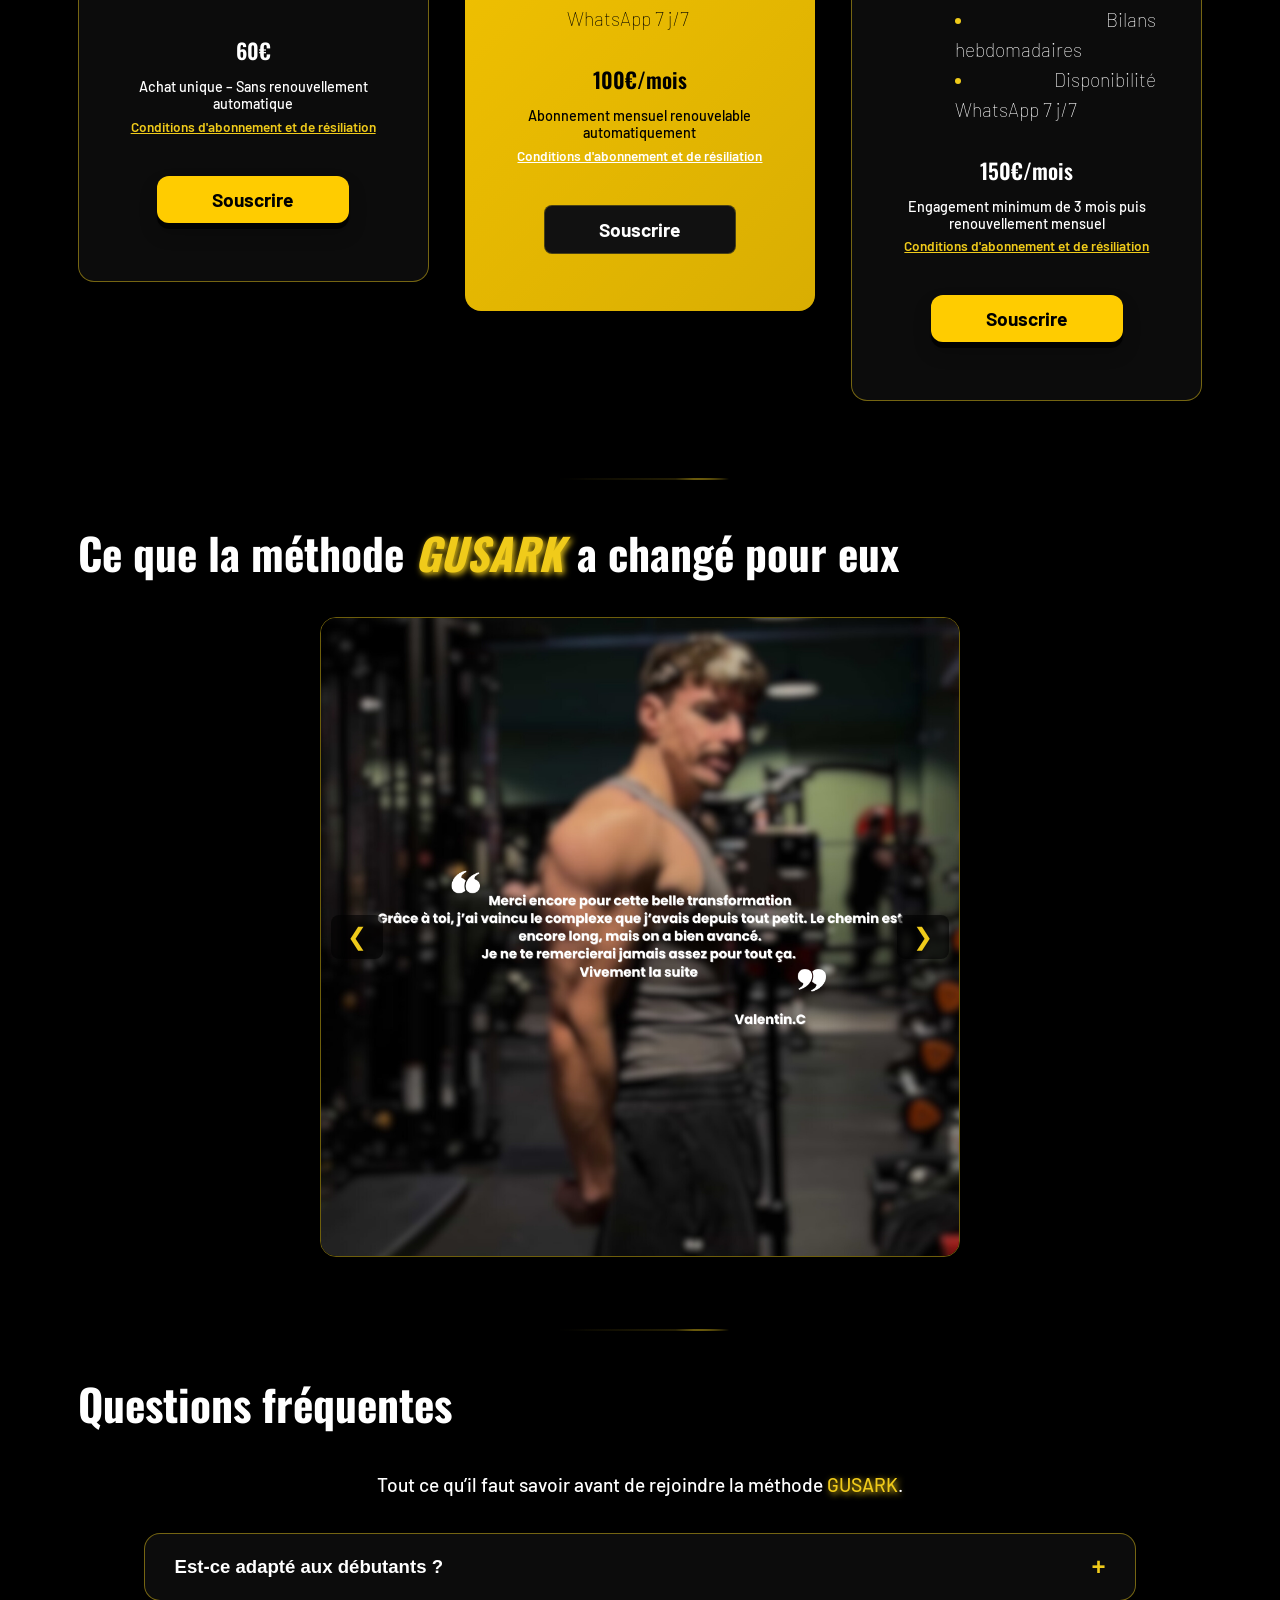
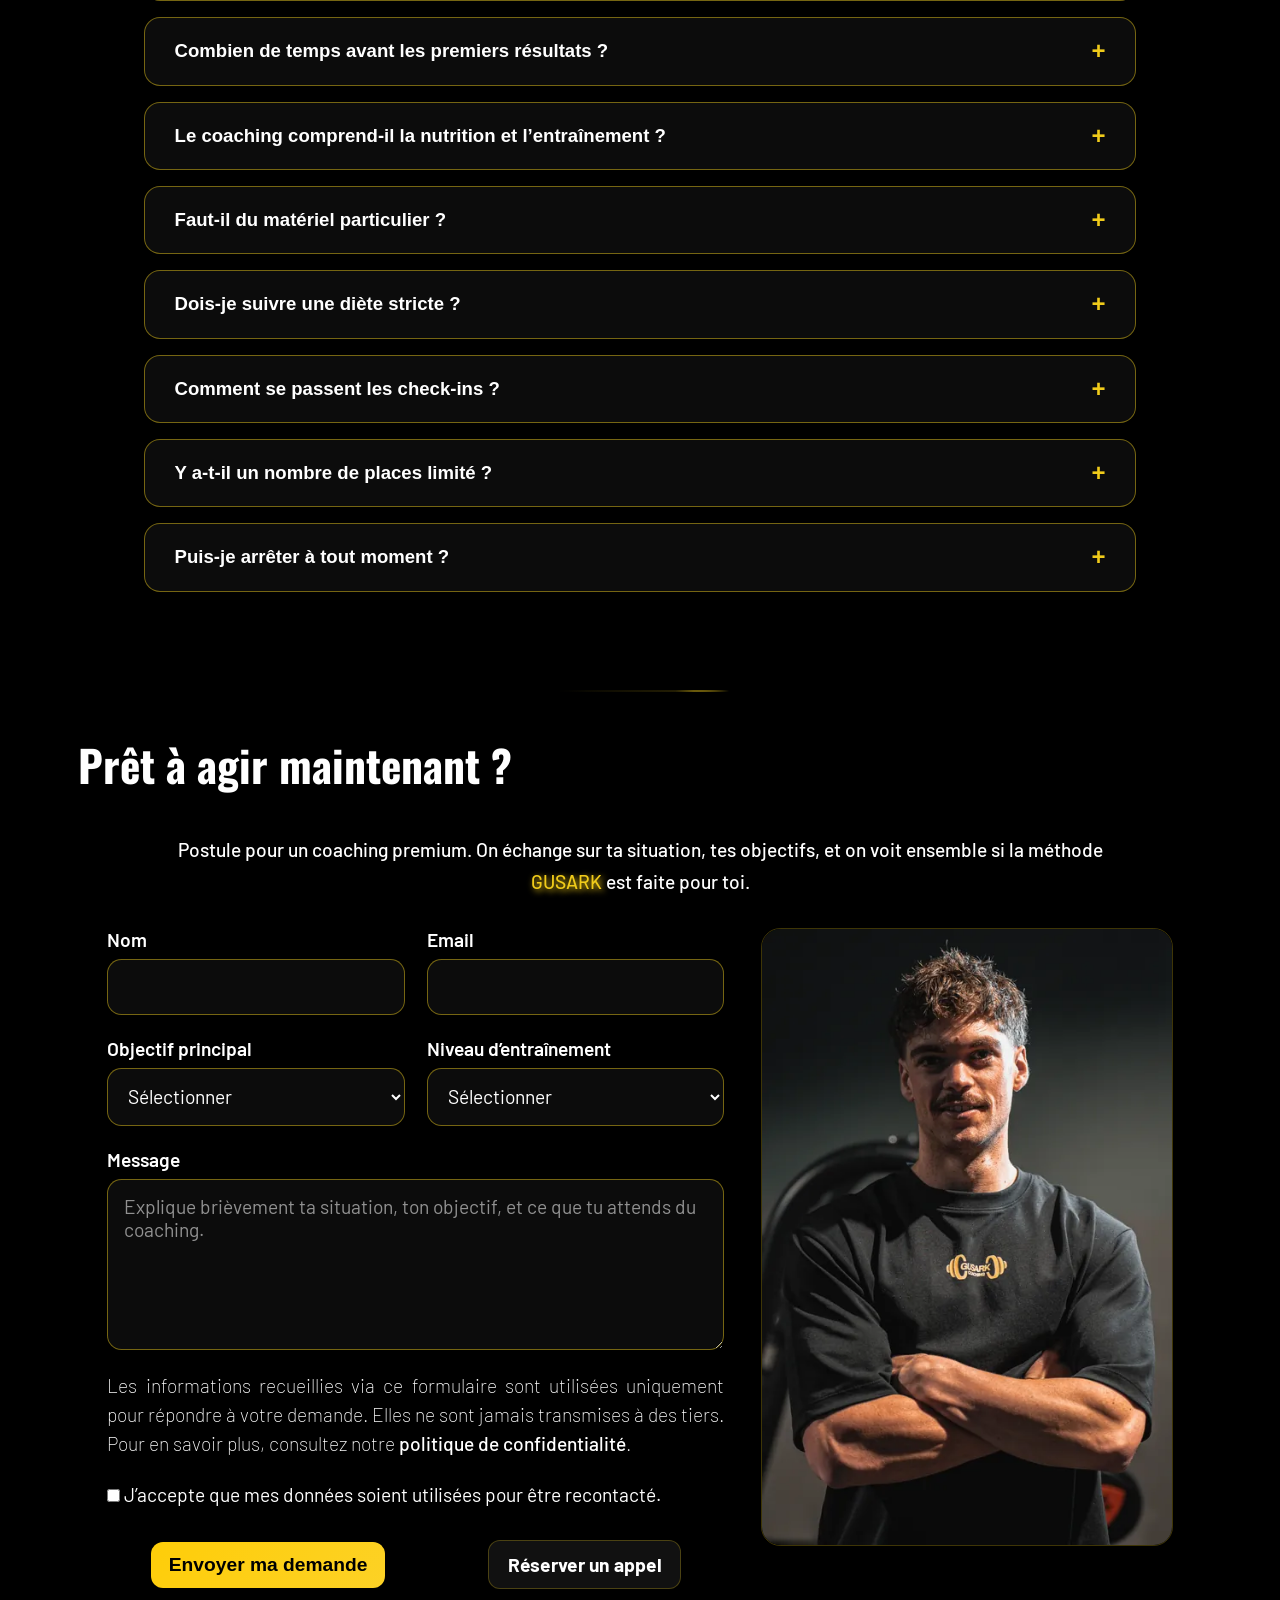
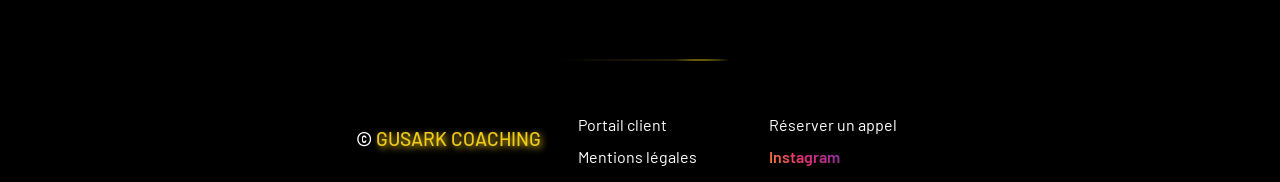
==== commit f3918be2: "Index & Images Ajout d'un témoignage et d'un item "compétitions"" ====
--- a/index.html
+++ b/index.html
@@ -53,19 +53,23 @@
     <section class="presentation">
       <h2 id="presentation">À qui s’adresse <span class="yellow">GUSARK</span> ?</h2>
       <div class="support-items-presentation">
-        <div class="item-presentation">
+        <div class="item-presentation item-presentation--yellow">
+          <h3>Compétition</h3>
+          <p>Tu veux te lancer en compétition, mais tu ne sais pas par où commencer.On structure ta préparation pour avancer ensemble.</p>
+        </div>
+        <div class="item-presentation item-presentation--dark">
           <h3>Gras résiduel malgré l’entraînement</h3>
           <p>Tu t’entraînes déjà, mais ce gras tenace reste. On ajuste stratégie et rythme pour relancer des progrès visibles.</p>
         </div>
-        <div class="item-presentation">
+        <div class="item-presentation item-presentation--yellow">
           <h3>Plateau physique</h3>
           <p>Tu stagnes depuis des mois. On clarifie tes variables et on relance une progression mesurable dans tes séances.</p>
         </div>
-        <div class="item-presentation">
+        <div class="item-presentation item-presentation--dark">
           <h3>Manque de structure claire</h3>
           <p>Tu fais “au feeling”. On te donne un plan simple, mesurable, qui tient dans ta vie.</p>
         </div>
-        <div class="item-presentation">
+        <div class="item-presentation item-presentation--yellow">
           <h3>Régimes yo-yo et frustration</h3>
           <p>Stop aux extrêmes. On installe une routine réaliste qui crée des résultats durables.</p>
         </div>
@@ -196,7 +200,7 @@
           <li>Bilans hebdomadaires</li>
           <li>Disponibilité WhatsApp 7 j/7</li>
 
-          <h4 class="prix">125€/mois</h4>
+          <h4 class="prix">150€/mois</h4>
 
           <p class="offre-condition">
             Engagement minimum de 3 mois puis renouvellement mensuel
@@ -225,6 +229,7 @@
           <img src="./images/témoignage-3.PNG" class="slide" alt="témoignage-3">
           <img src="./images/témoignage-4.JPG" class="slide" alt="témoignage-4">
           <img src="./images/témoignage-5.jpeg" class="slide" alt="témoignage-5">
+          <img src="./images/témoignage-6.png" class="slide" alt="témoignage-6">
         </div>
 
         <button class="prev">&#10094;</button>
--- a/styles/style.css
+++ b/styles/style.css
@@ -329,37 +329,28 @@
 body main .presentation .item-presentation p {
   line-height: 1.5;
 }
-body main .presentation {
-  /* ===== DESKTOP ===== */
-}
-body main .presentation .item-presentation:nth-child(1),
-body main .presentation .item-presentation:nth-child(4) {
+body main .presentation .item-presentation--dark {
   background: rgba(17, 17, 17, 0.7176470588);
   border: 1px solid rgba(240, 204, 26, 0.2588235294);
   backdrop-filter: blur(4px);
 }
-body main .presentation .item-presentation:nth-child(1):hover,
-body main .presentation .item-presentation:nth-child(4):hover {
+body main .presentation .item-presentation--dark:hover {
   border-color: rgba(255, 204, 0, 0.55);
   box-shadow: 0 0 12px rgba(255, 204, 0, 0.45), 0 0 24px rgba(255, 204, 0, 0.35), 0 8px 16px rgba(0, 0, 0, 0.25);
   transform: translateY(-2px);
 }
-body main .presentation .item-presentation:nth-child(2),
-body main .presentation .item-presentation:nth-child(3) {
+body main .presentation .item-presentation--yellow {
   background-image: linear-gradient(135deg, rgba(255, 204, 0, 0.9647058824) 0%, rgba(255, 204, 0, 0.8431372549) 100%);
   color: #000;
   border: none;
   box-shadow: 0 6px 0 rgba(0, 0, 0, 0.85), 0 10px 18px rgba(0, 0, 0, 0.22);
   backdrop-filter: blur(4px);
 }
-body main .presentation .item-presentation:nth-child(2) h3,
-body main .presentation .item-presentation:nth-child(2) p,
-body main .presentation .item-presentation:nth-child(3) h3,
-body main .presentation .item-presentation:nth-child(3) p {
+body main .presentation .item-presentation--yellow h3,
+body main .presentation .item-presentation--yellow p {
   color: #000;
 }
-body main .presentation .item-presentation:nth-child(2):hover,
-body main .presentation .item-presentation:nth-child(3):hover {
+body main .presentation .item-presentation--yellow:hover {
   transform: translateY(-1px);
   box-shadow: inset 0 3px 6px rgba(0, 0, 0, 0.6), inset 0 -1px 2px rgba(255, 255, 255, 0.4);
 }
@@ -383,32 +374,6 @@
   body main .presentation .support-items-presentation {
     grid-template-columns: 1fr;
     width: 100%;
-  }
-  body main .presentation {
-    /* ===== MOBILE ===== */
-  }
-  body main .presentation .item-presentation:nth-child(1),
-  body main .presentation .item-presentation:nth-child(3) {
-    background: #111111;
-    border: 1px solid rgba(240, 204, 26, 0.2588235294);
-  }
-  body main .presentation .item-presentation:nth-child(1) h3,
-  body main .presentation .item-presentation:nth-child(1) p,
-  body main .presentation .item-presentation:nth-child(3) h3,
-  body main .presentation .item-presentation:nth-child(3) p {
-    color: #ffffff;
-  }
-  body main .presentation .item-presentation:nth-child(2),
-  body main .presentation .item-presentation:nth-child(4) {
-    background-image: linear-gradient(135deg, #ffcc00 0%, #ffcc00 100%);
-    border: none;
-    box-shadow: 0 6px 0 rgba(0, 0, 0, 0.85), 0 10px 18px rgba(0, 0, 0, 0.22);
-  }
-  body main .presentation .item-presentation:nth-child(2) h3,
-  body main .presentation .item-presentation:nth-child(2) p,
-  body main .presentation .item-presentation:nth-child(4) h3,
-  body main .presentation .item-presentation:nth-child(4) p {
-    color: #000;
   }
 }
 body main .presentation-2 {
@@ -649,9 +614,11 @@
 body main .offres #preferee-yellow h3,
 body main .offres #preferee-yellow li,
 body main .offres #preferee-yellow h4,
-body main .offres #preferee-yellow .offre-condition,
+body main .offres #preferee-yellow .offre-condition {
+  color: #000;
+}
 body main .offres #preferee-yellow .offre-lien {
-  color: #000;
+  color: #ffffff;
 }
 body main .offres #preferee-yellow li::marker {
   color: #ffffff;
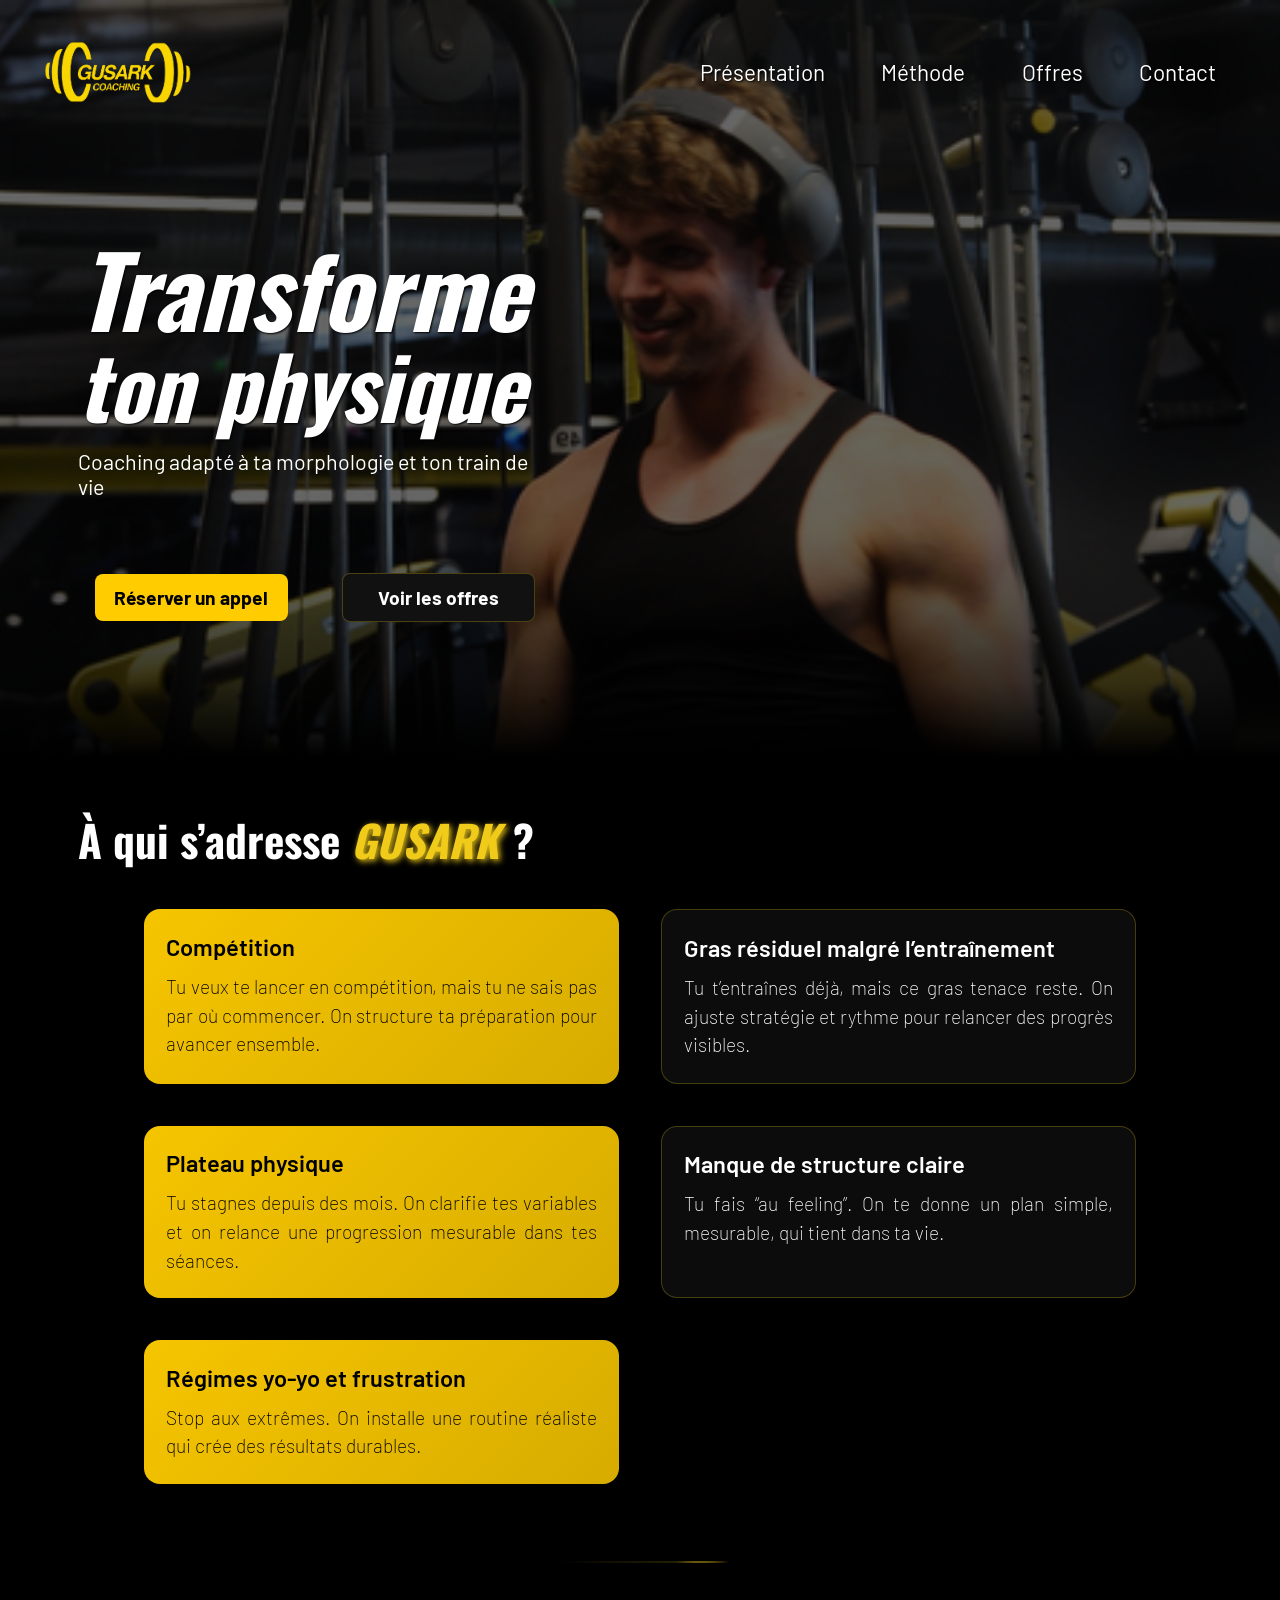
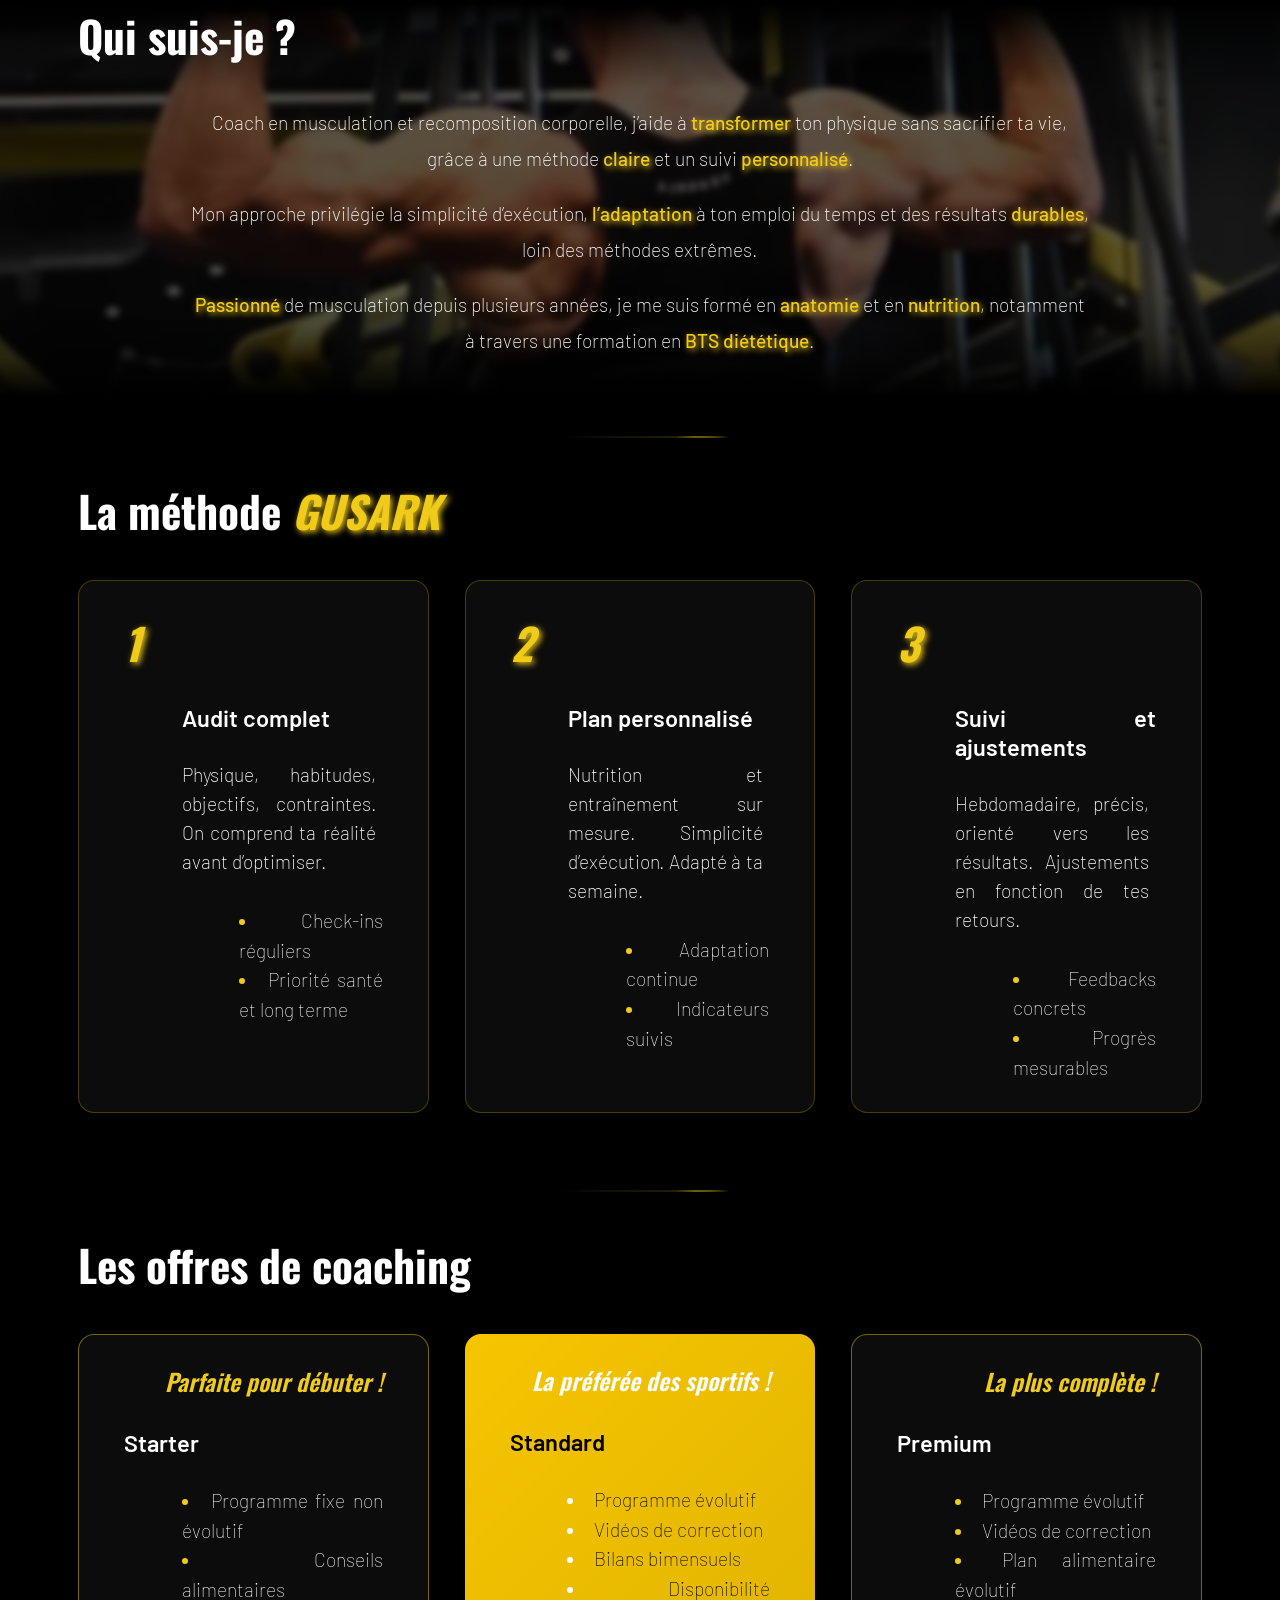
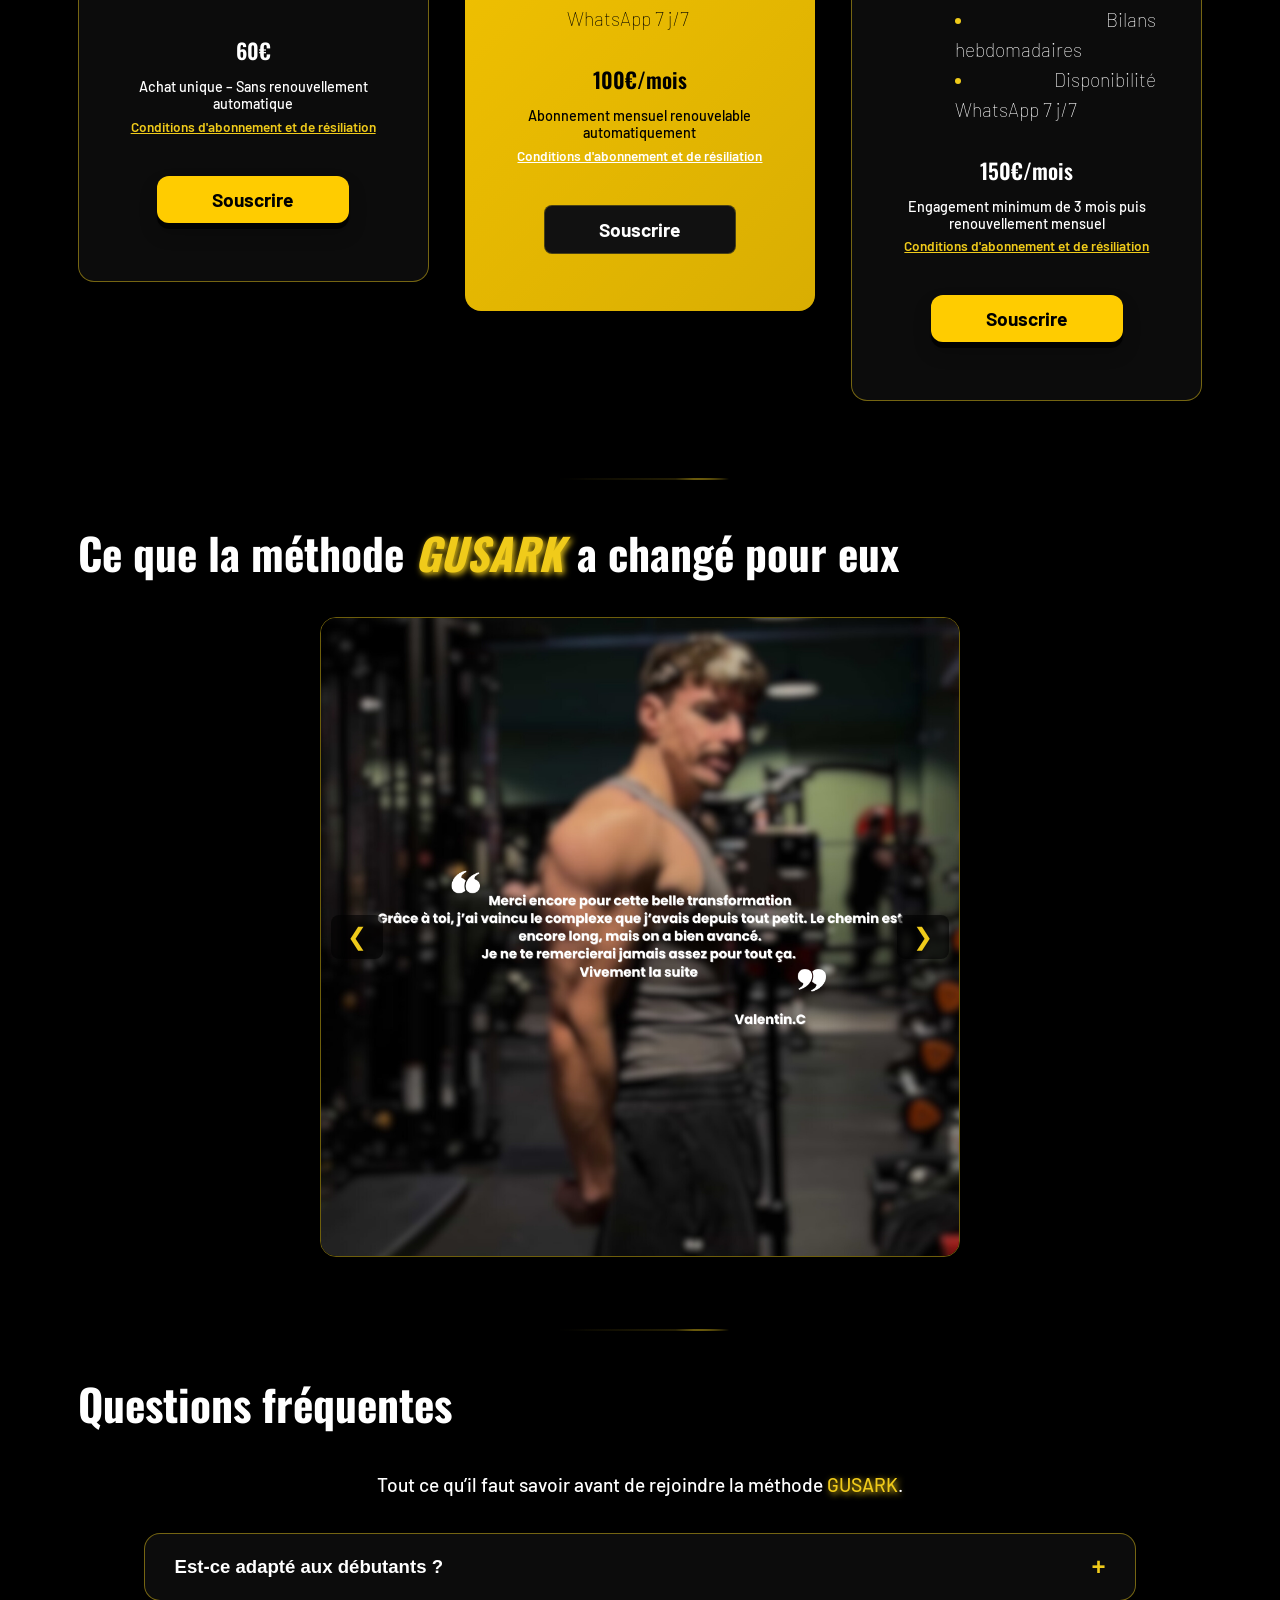
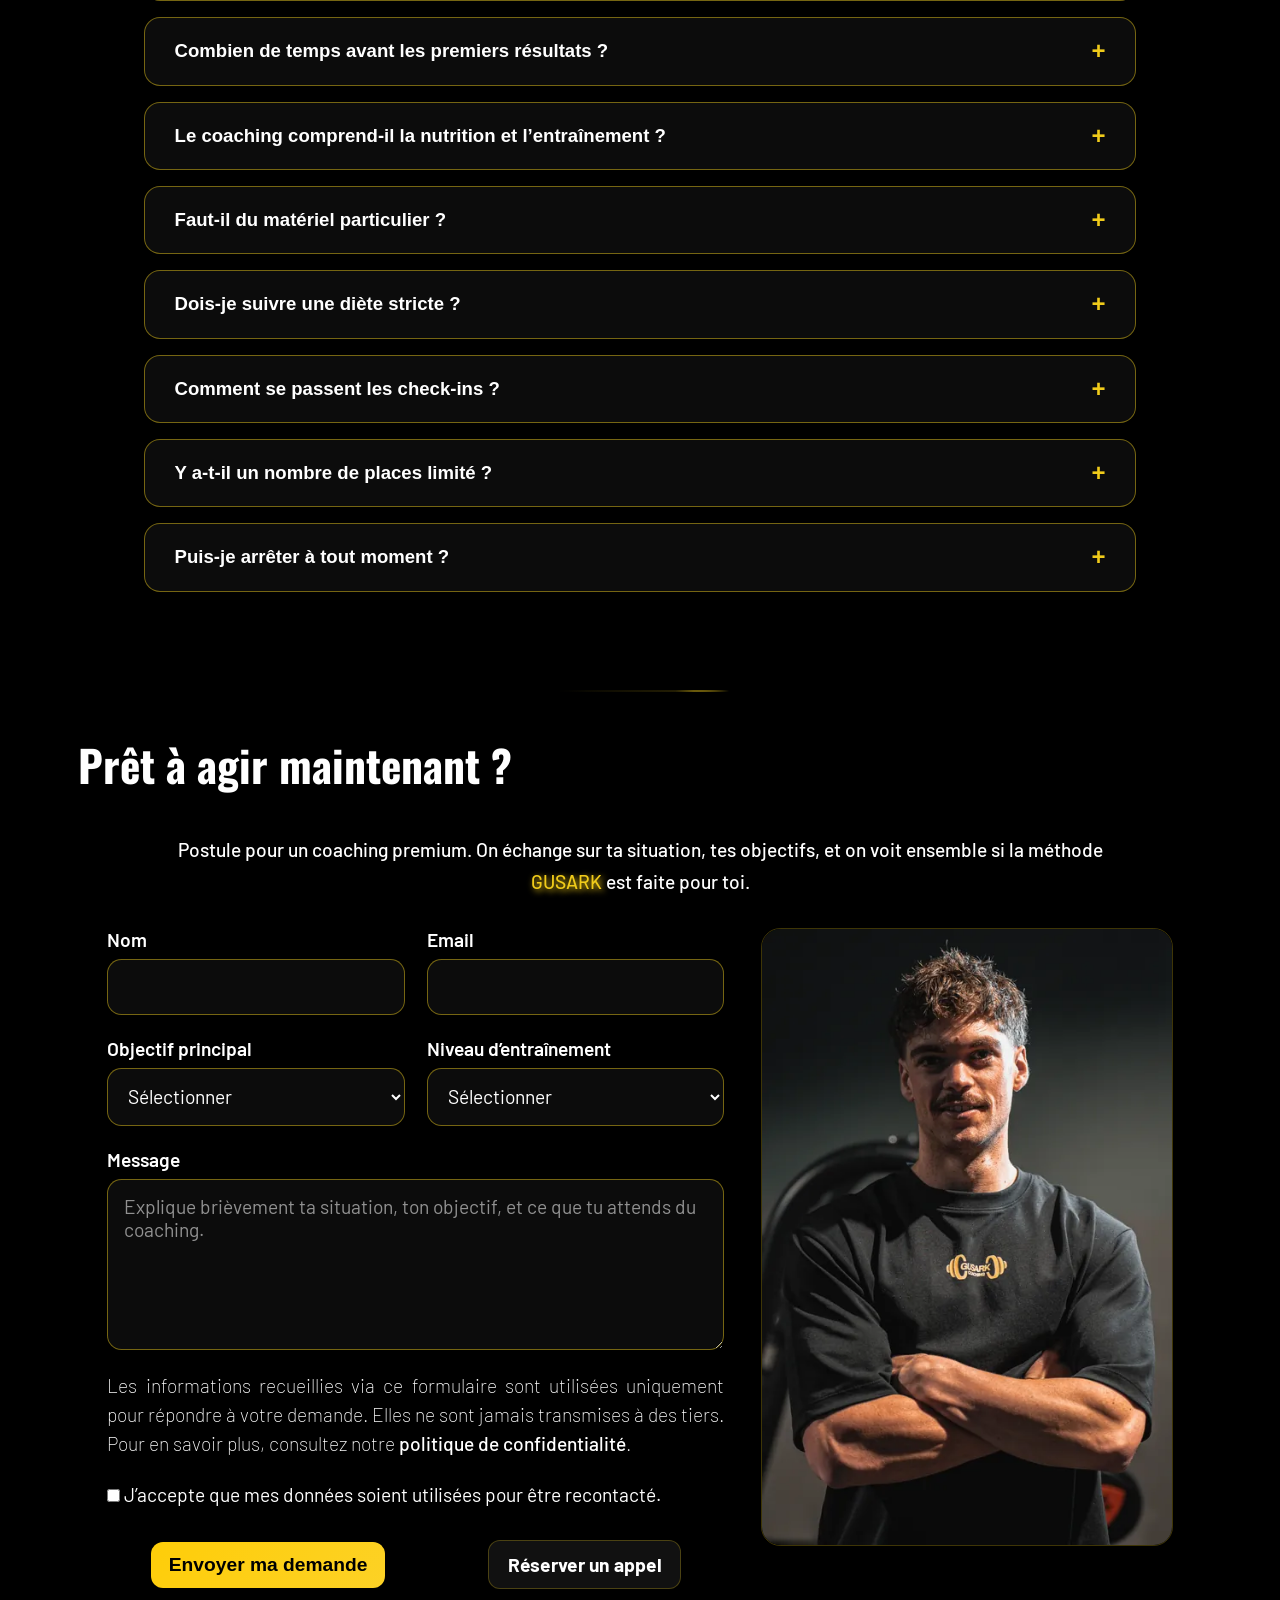
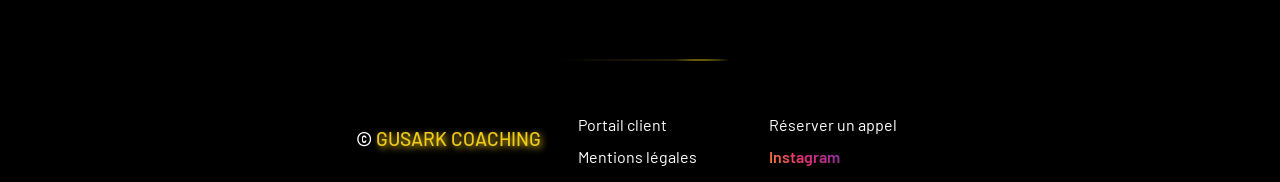
==== commit f2f0d3c4: "Index" ====
--- a/index.html
+++ b/index.html
@@ -55,7 +55,7 @@
       <div class="support-items-presentation">
         <div class="item-presentation item-presentation--yellow">
           <h3>Compétition</h3>
-          <p>Tu veux te lancer en compétition, mais tu ne sais pas par où commencer.On structure ta préparation pour avancer ensemble.</p>
+          <p>Tu veux te lancer en compétition, mais tu ne sais pas par où commencer. On structure ta préparation pour avancer ensemble.</p>
         </div>
         <div class="item-presentation item-presentation--dark">
           <h3>Gras résiduel malgré l’entraînement</h3>
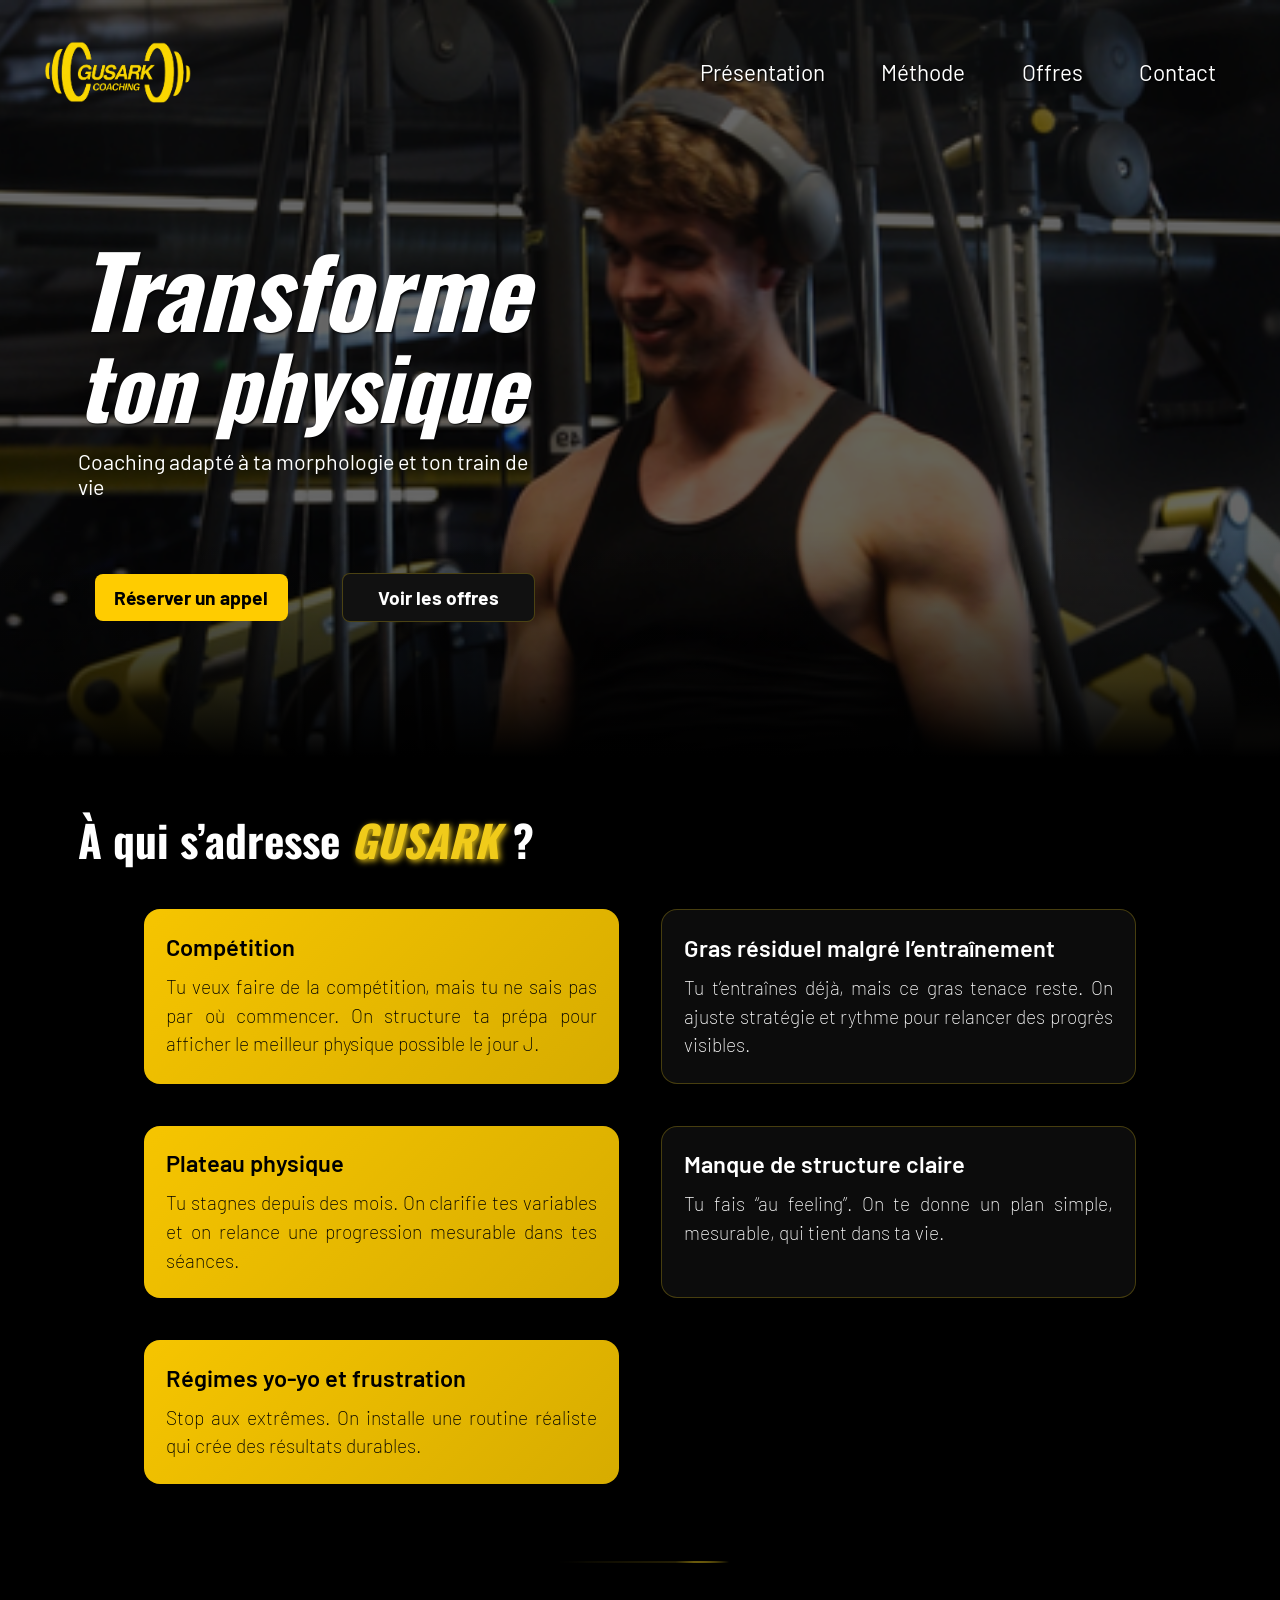
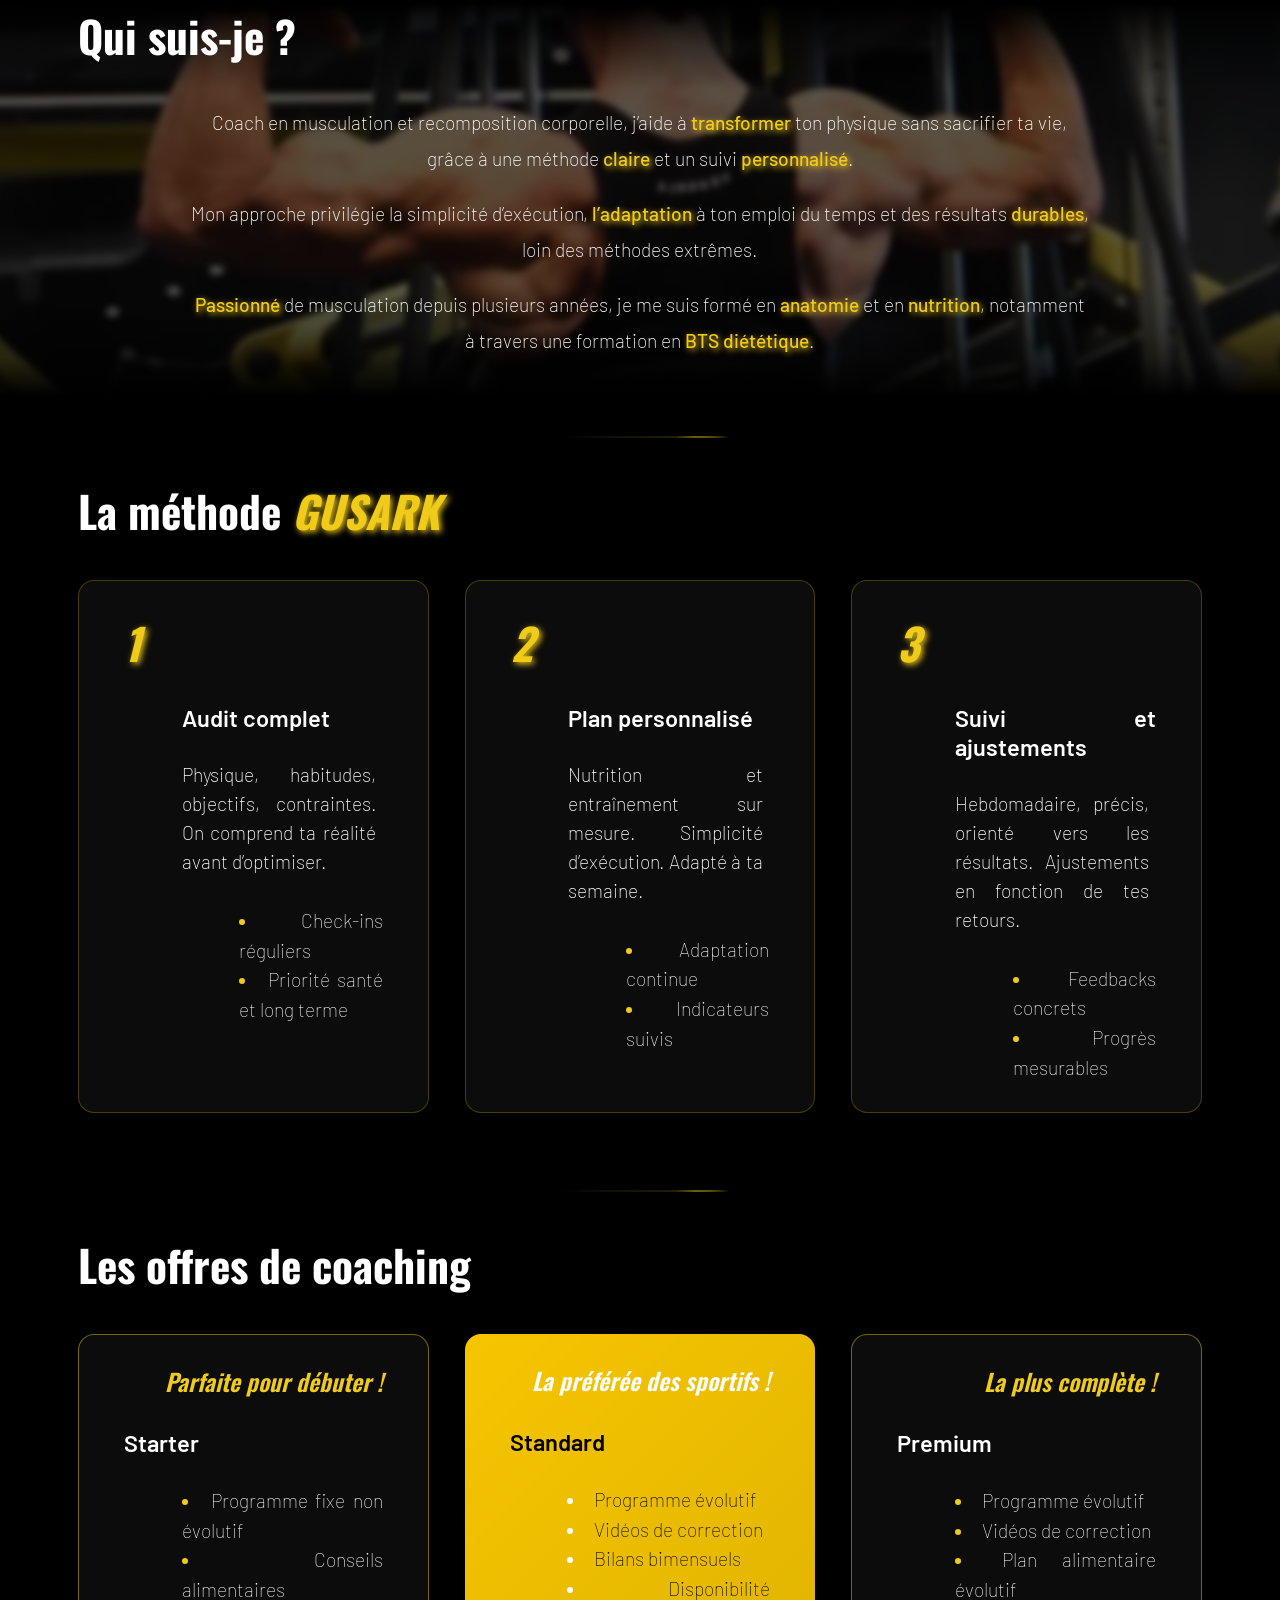
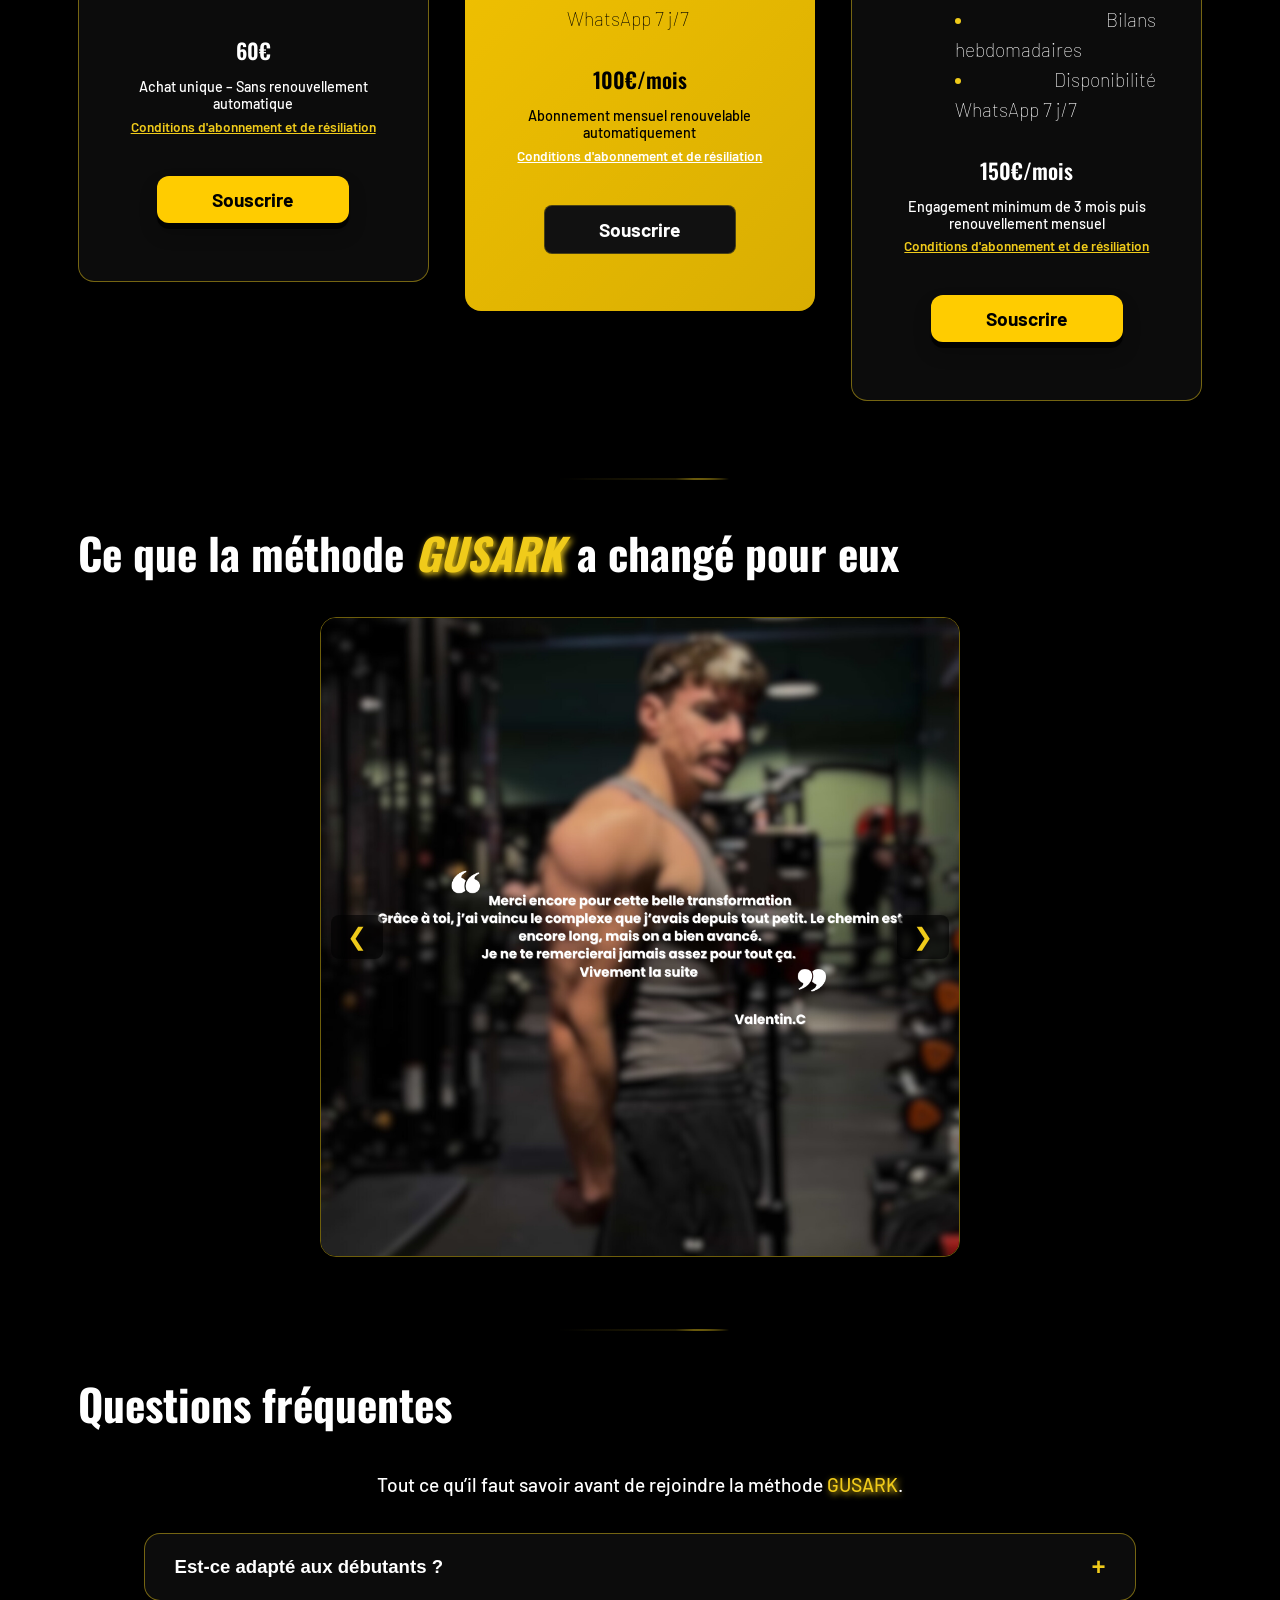
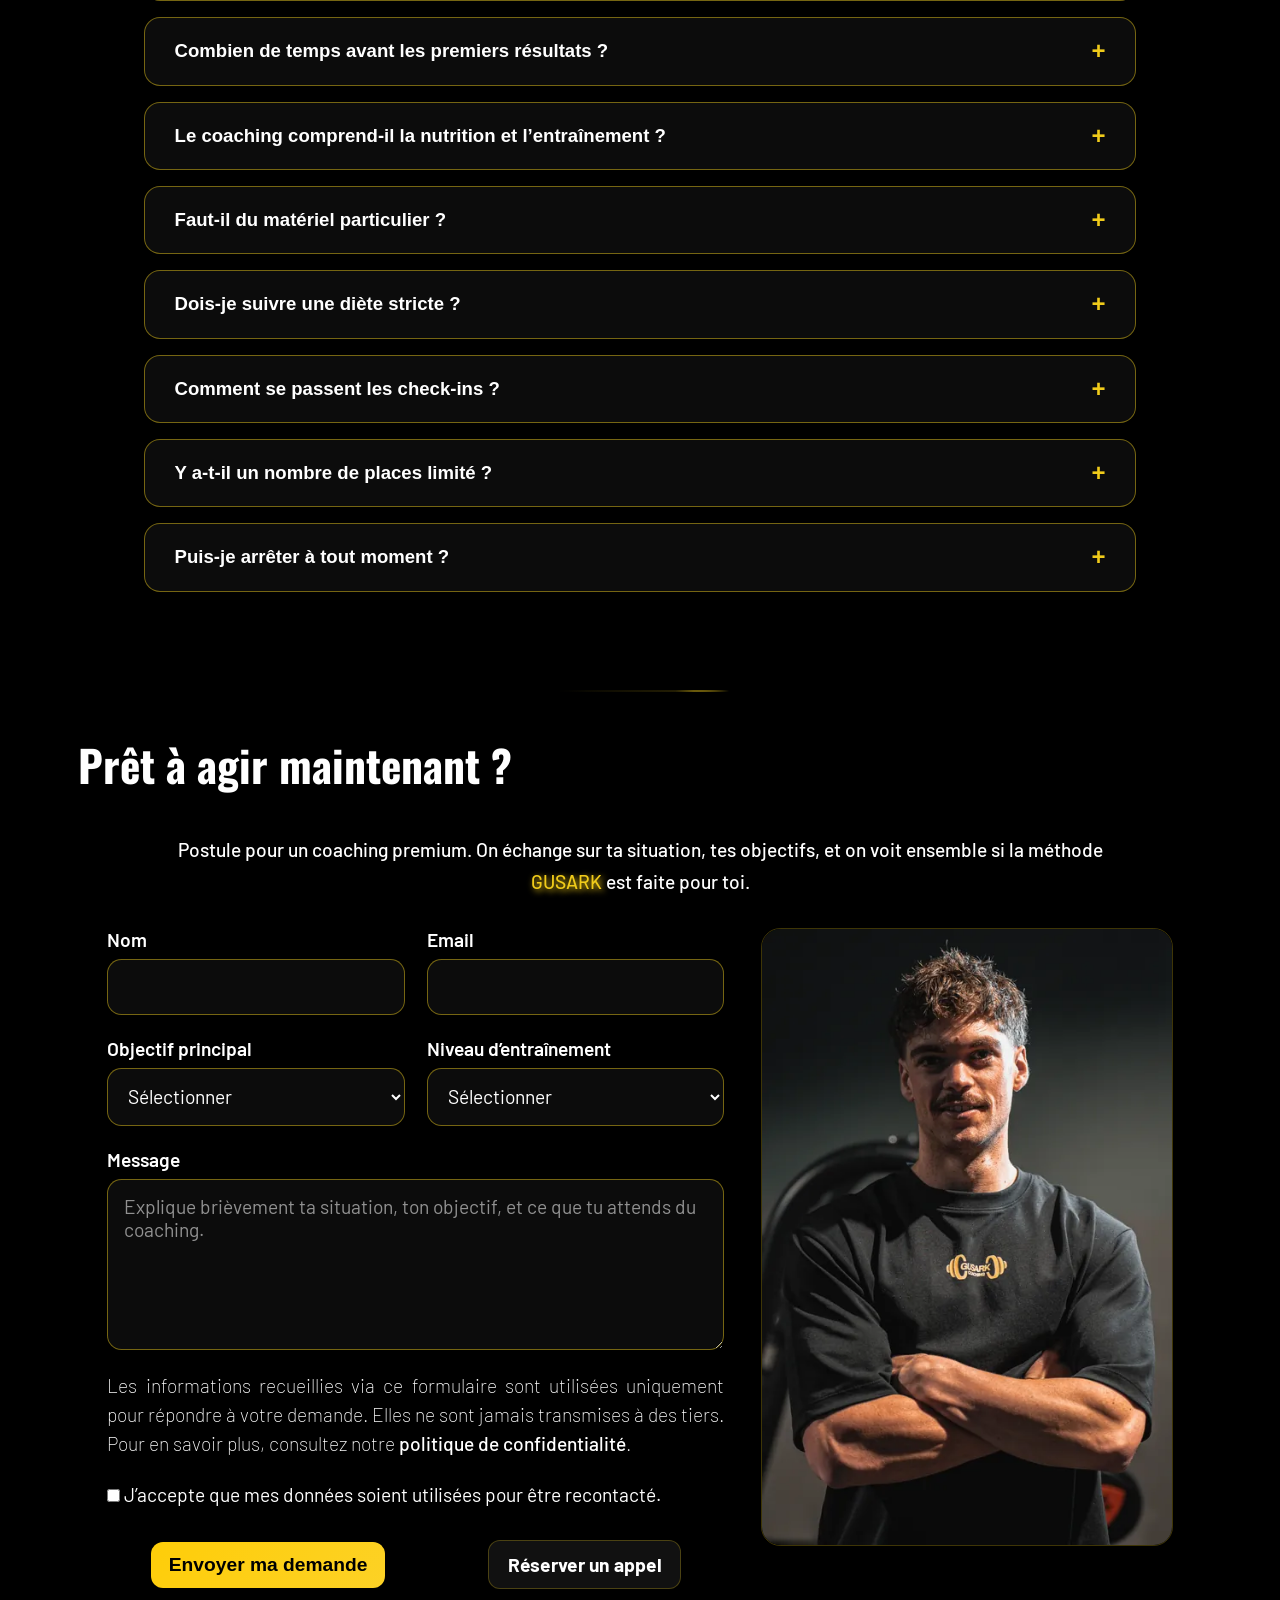
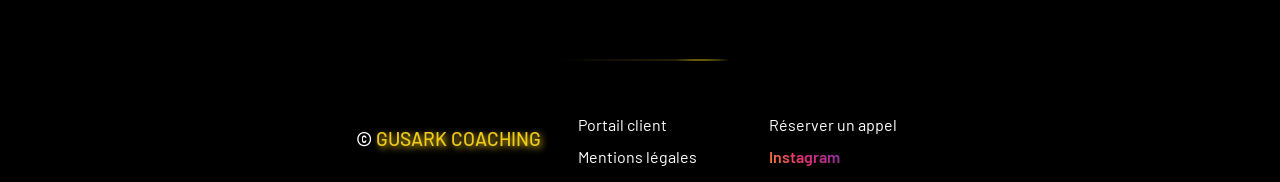
==== commit c0f7b871: "Index Modif item compétitions" ====
--- a/index.html
+++ b/index.html
@@ -55,7 +55,7 @@
       <div class="support-items-presentation">
         <div class="item-presentation item-presentation--yellow">
           <h3>Compétition</h3>
-          <p>Tu veux te lancer en compétition, mais tu ne sais pas par où commencer. On structure ta préparation pour avancer ensemble.</p>
+          <p>Tu veux faire de la compétition, mais tu ne sais pas par où commencer. On structure ta prépa pour afficher le meilleur physique possible le jour J.</p>
         </div>
         <div class="item-presentation item-presentation--dark">
           <h3>Gras résiduel malgré l’entraînement</h3>
